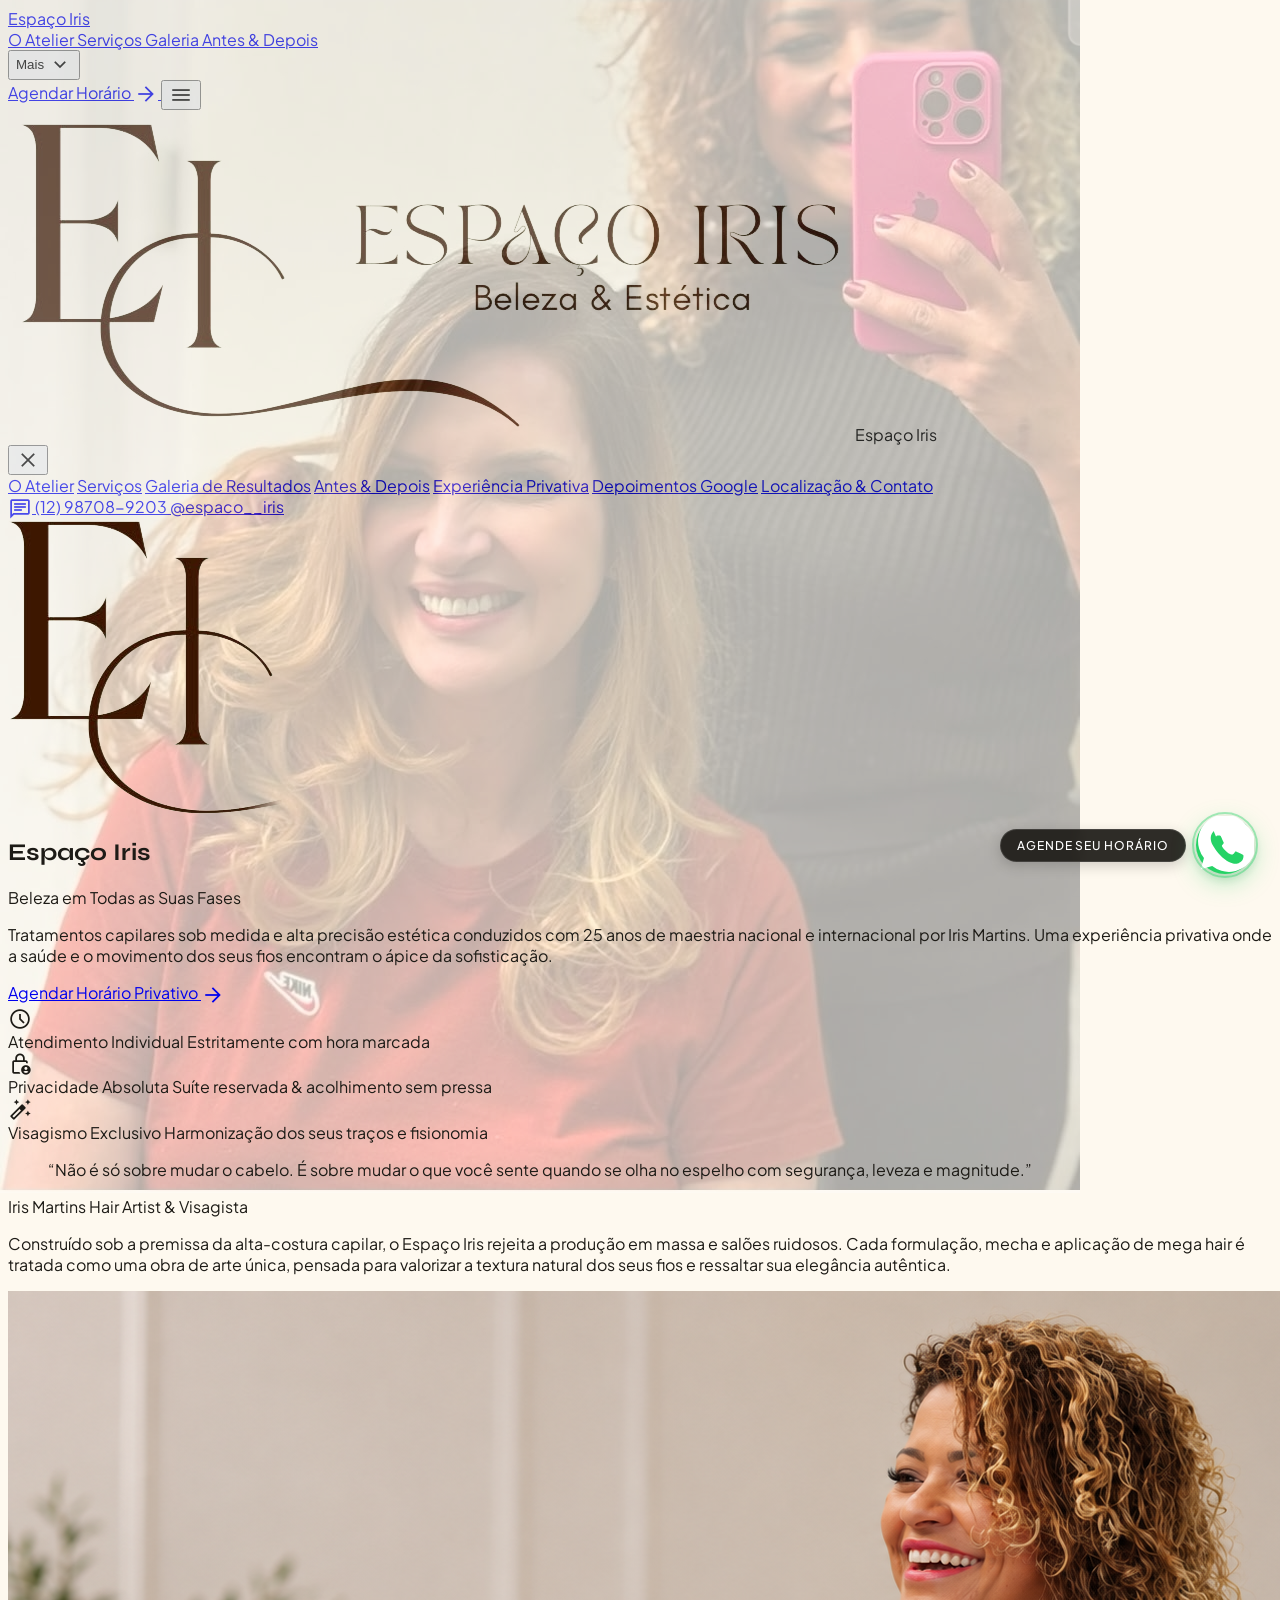
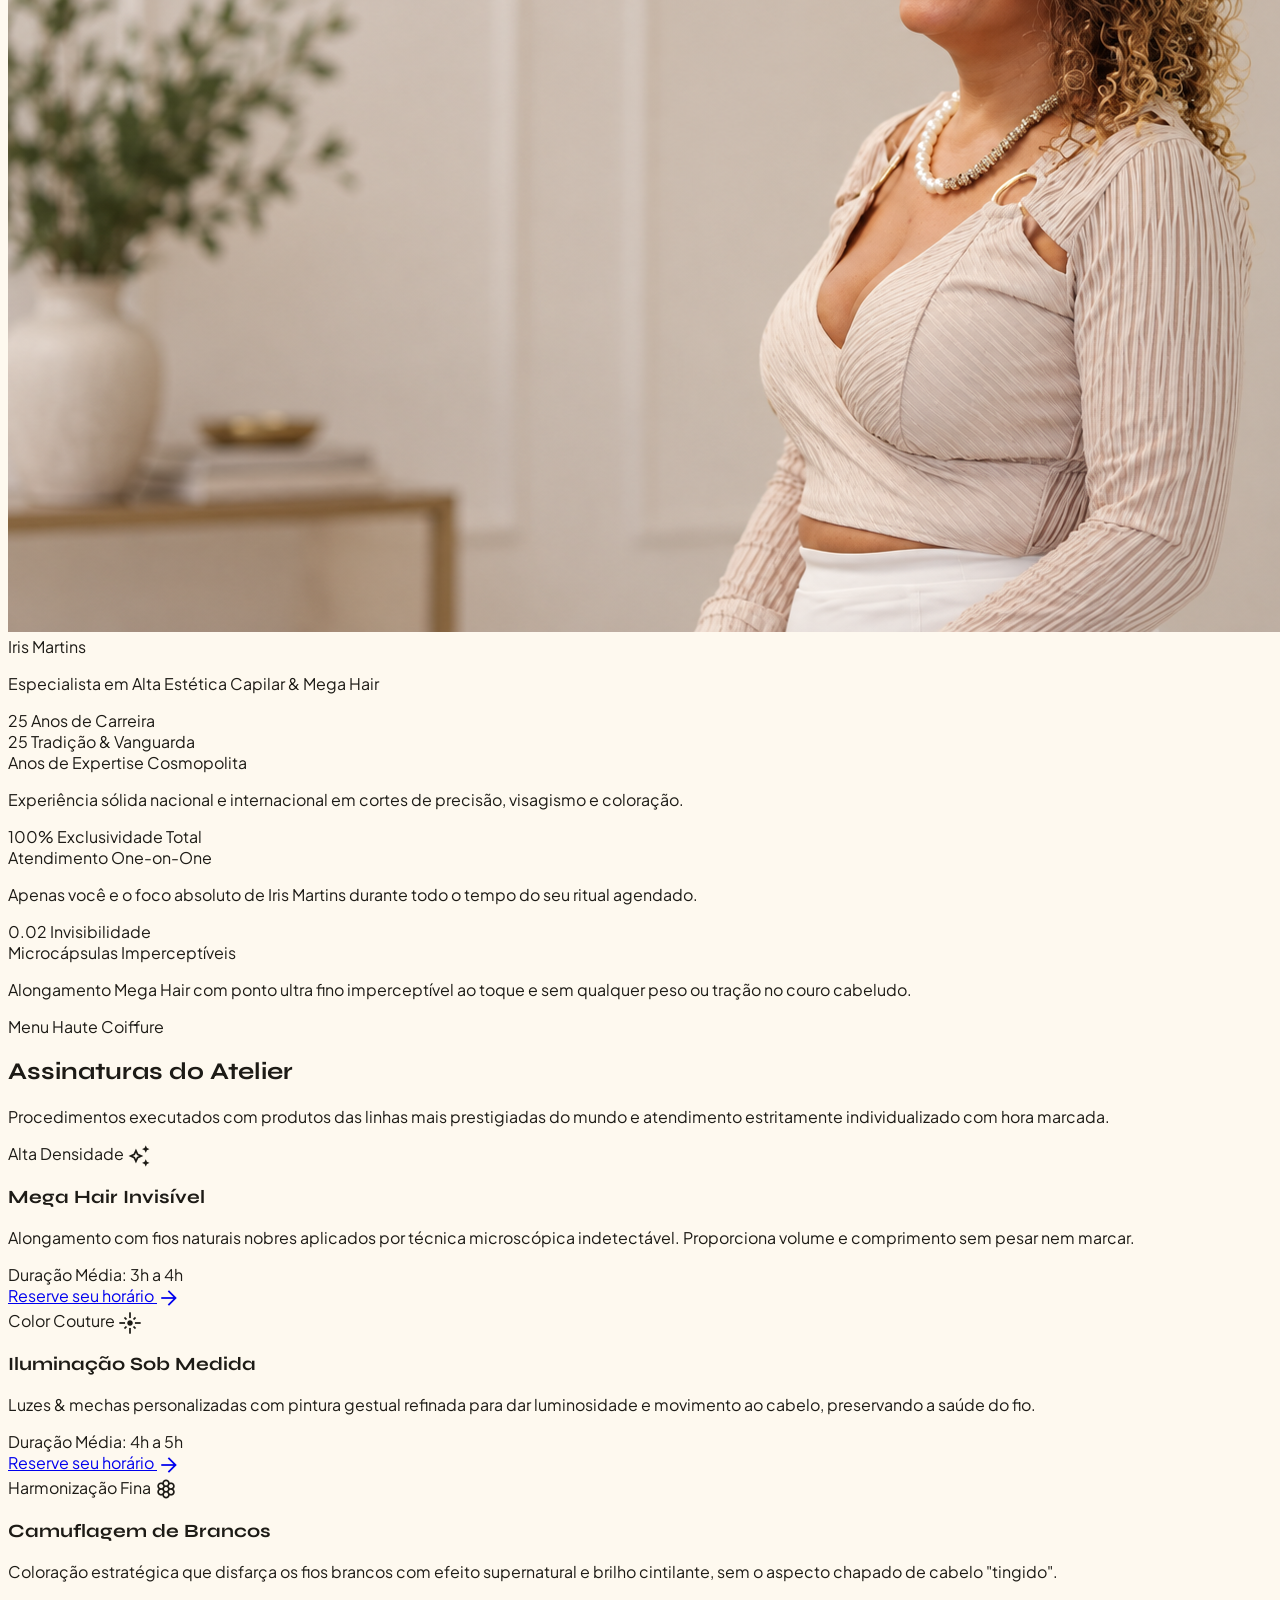
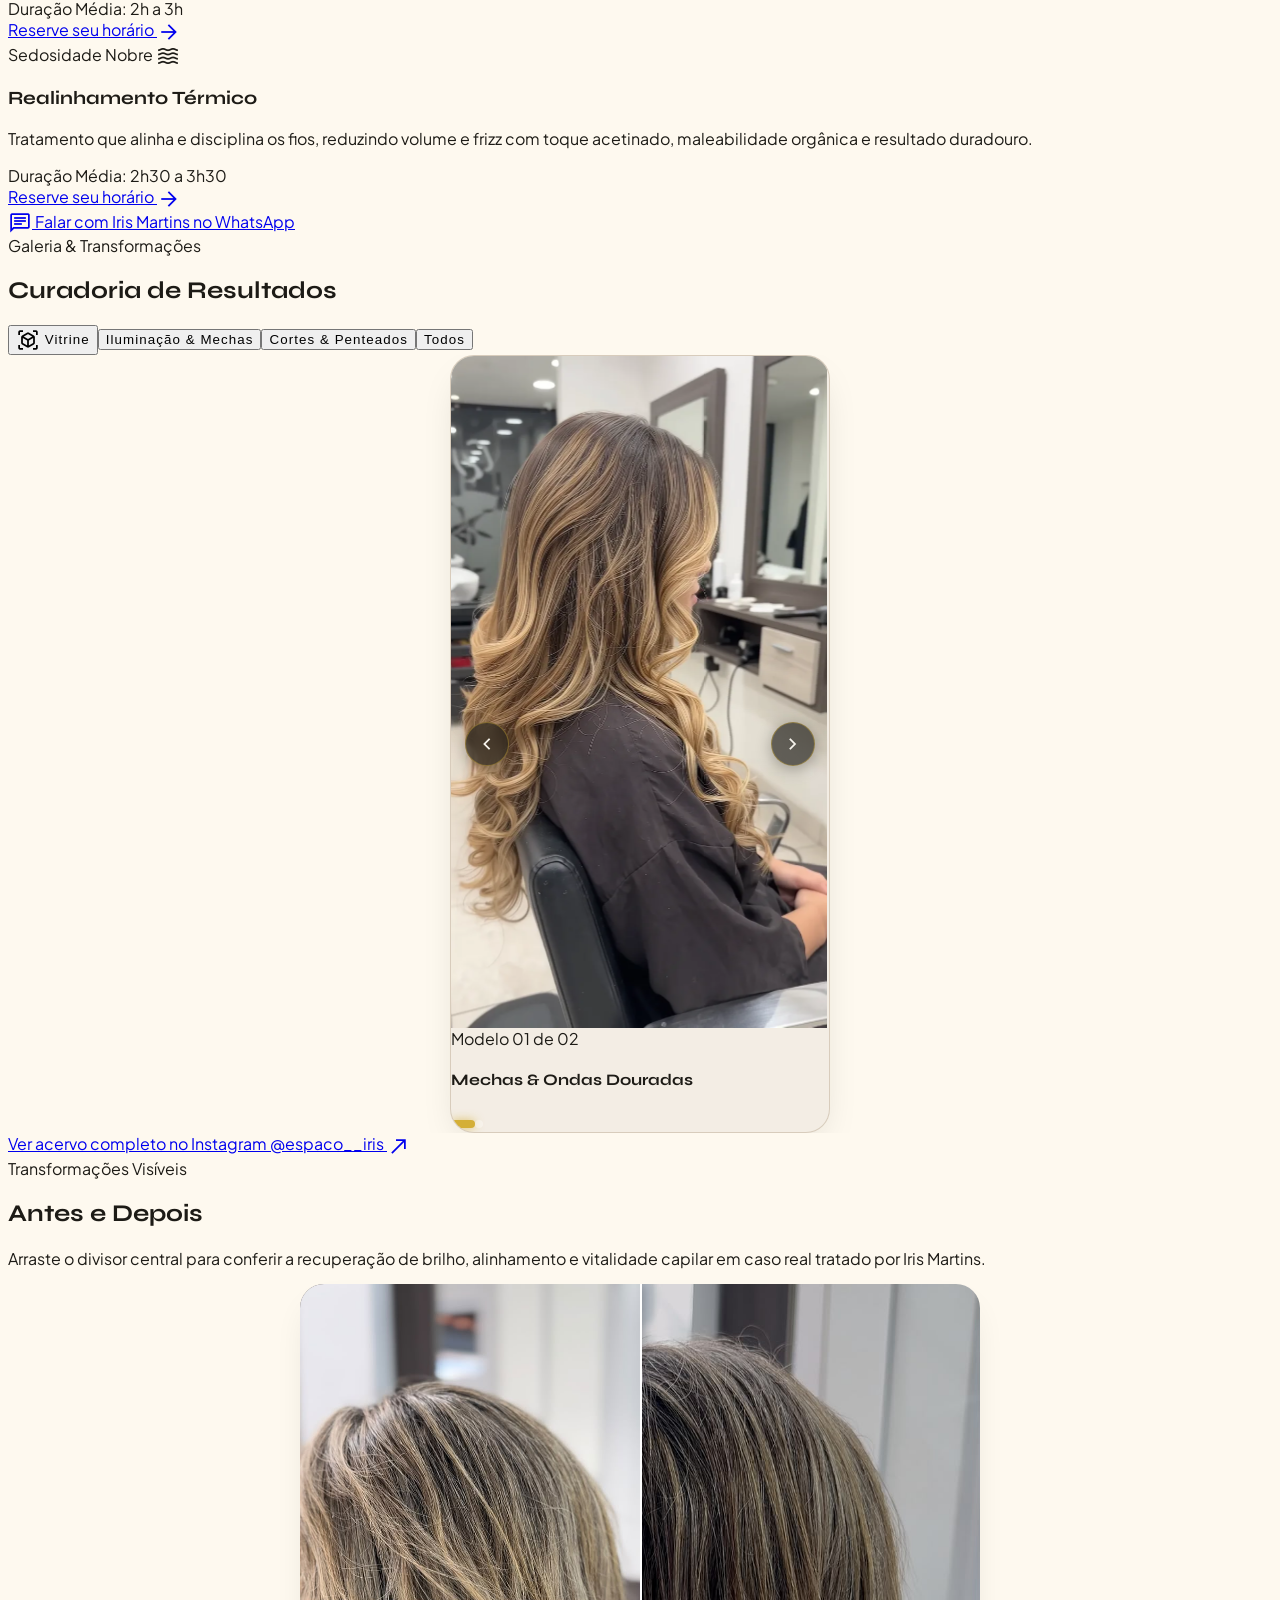
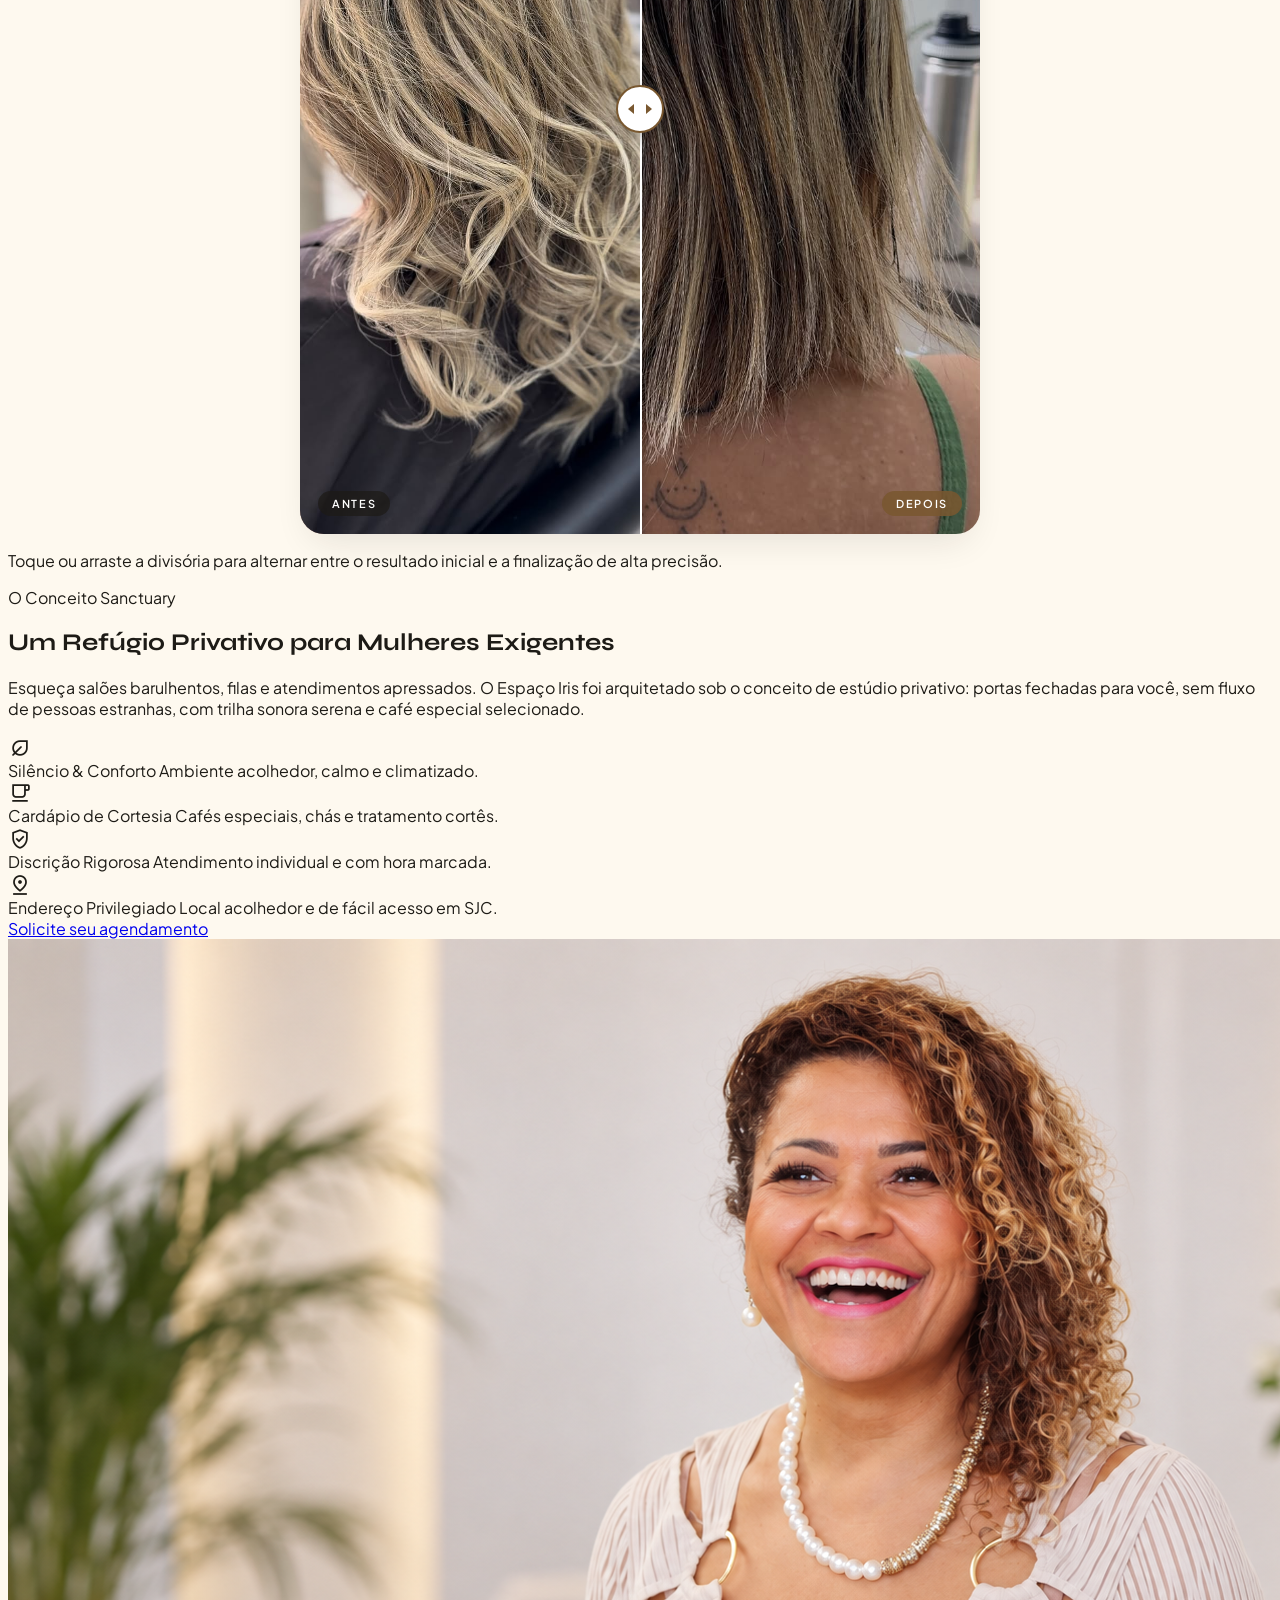
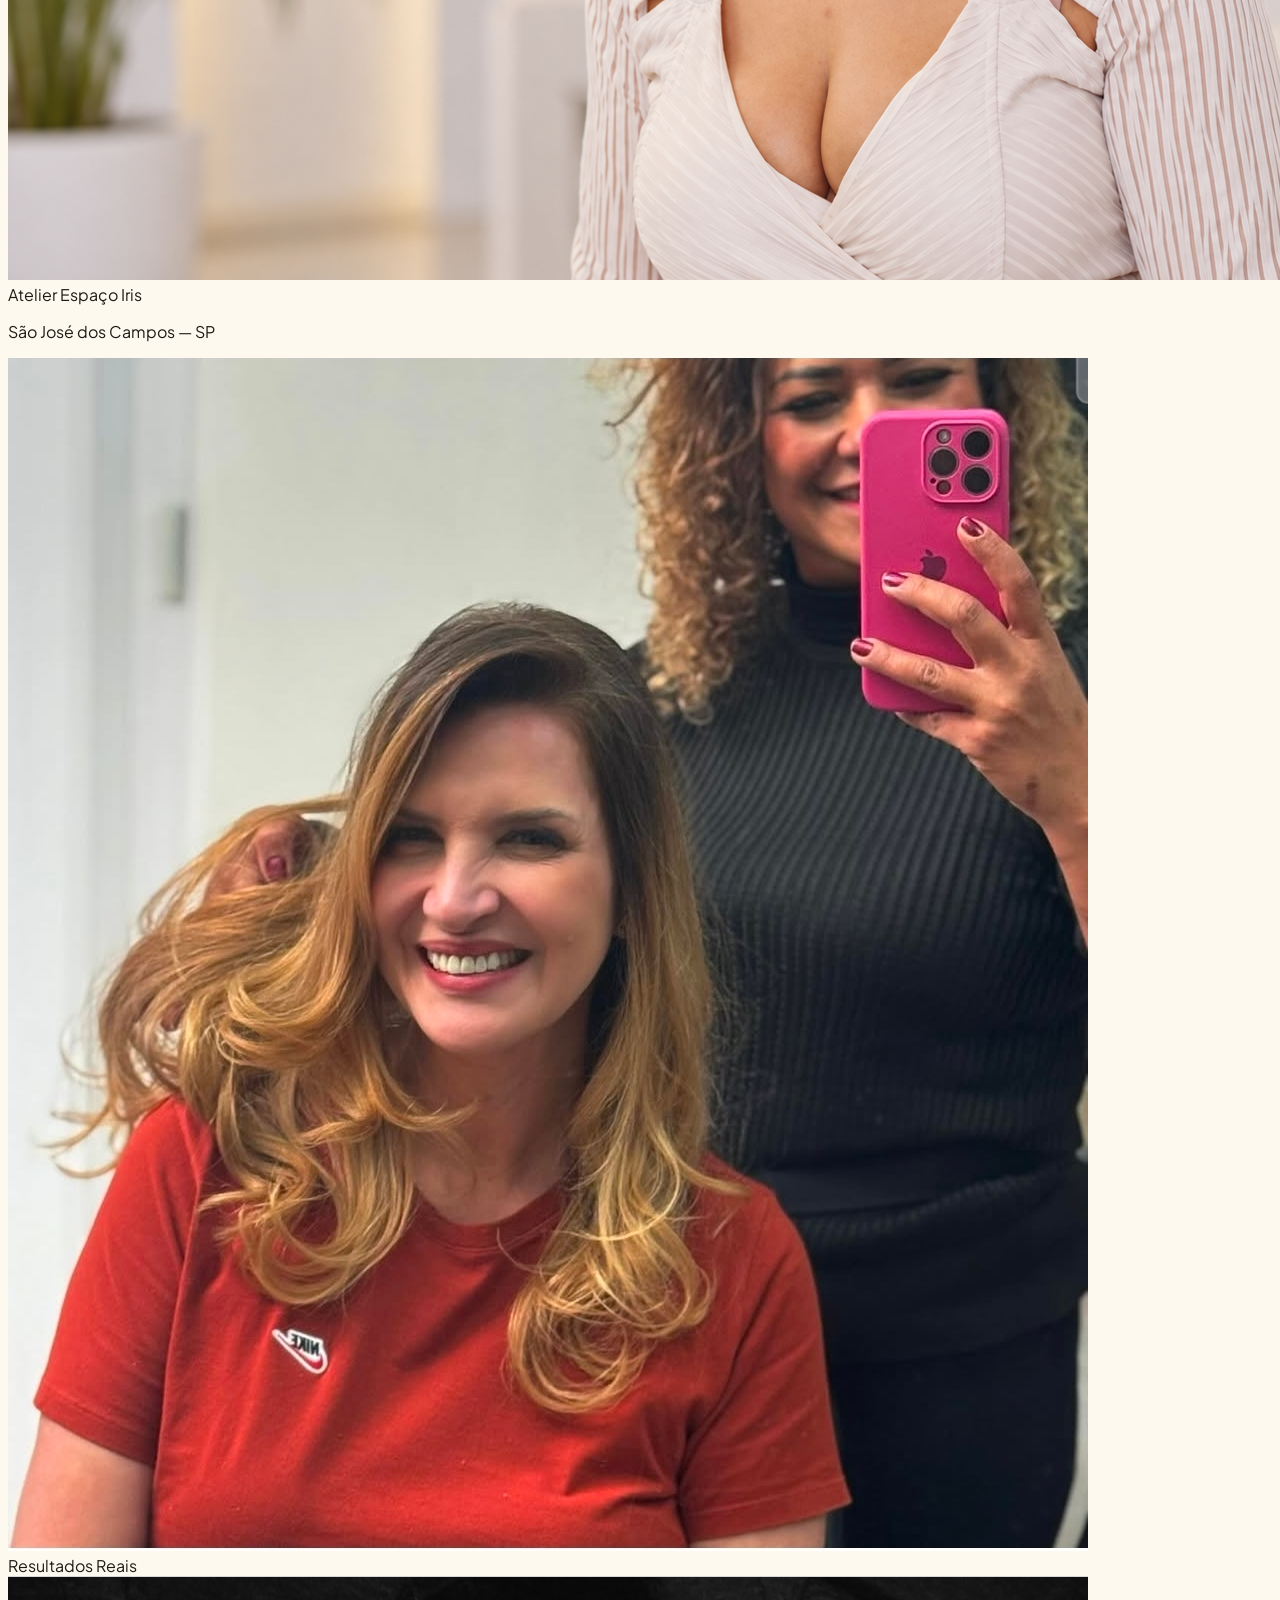
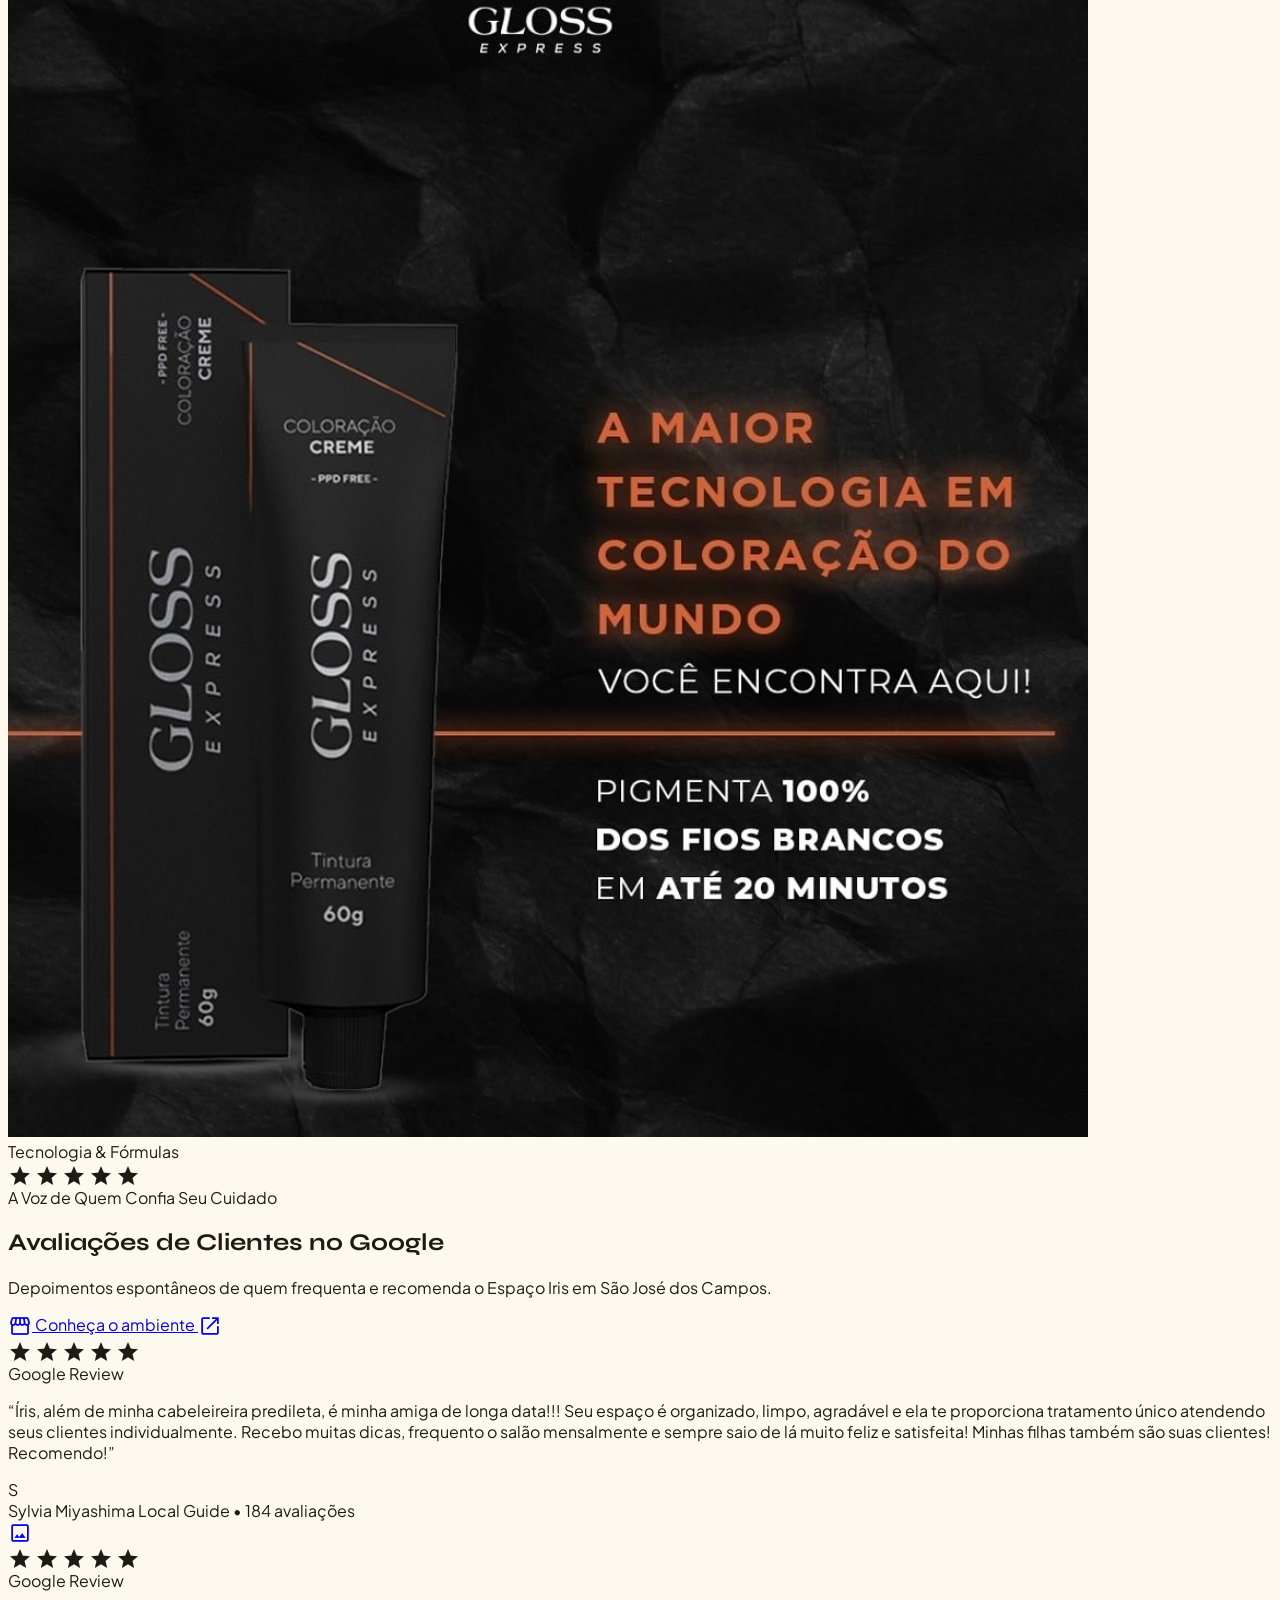
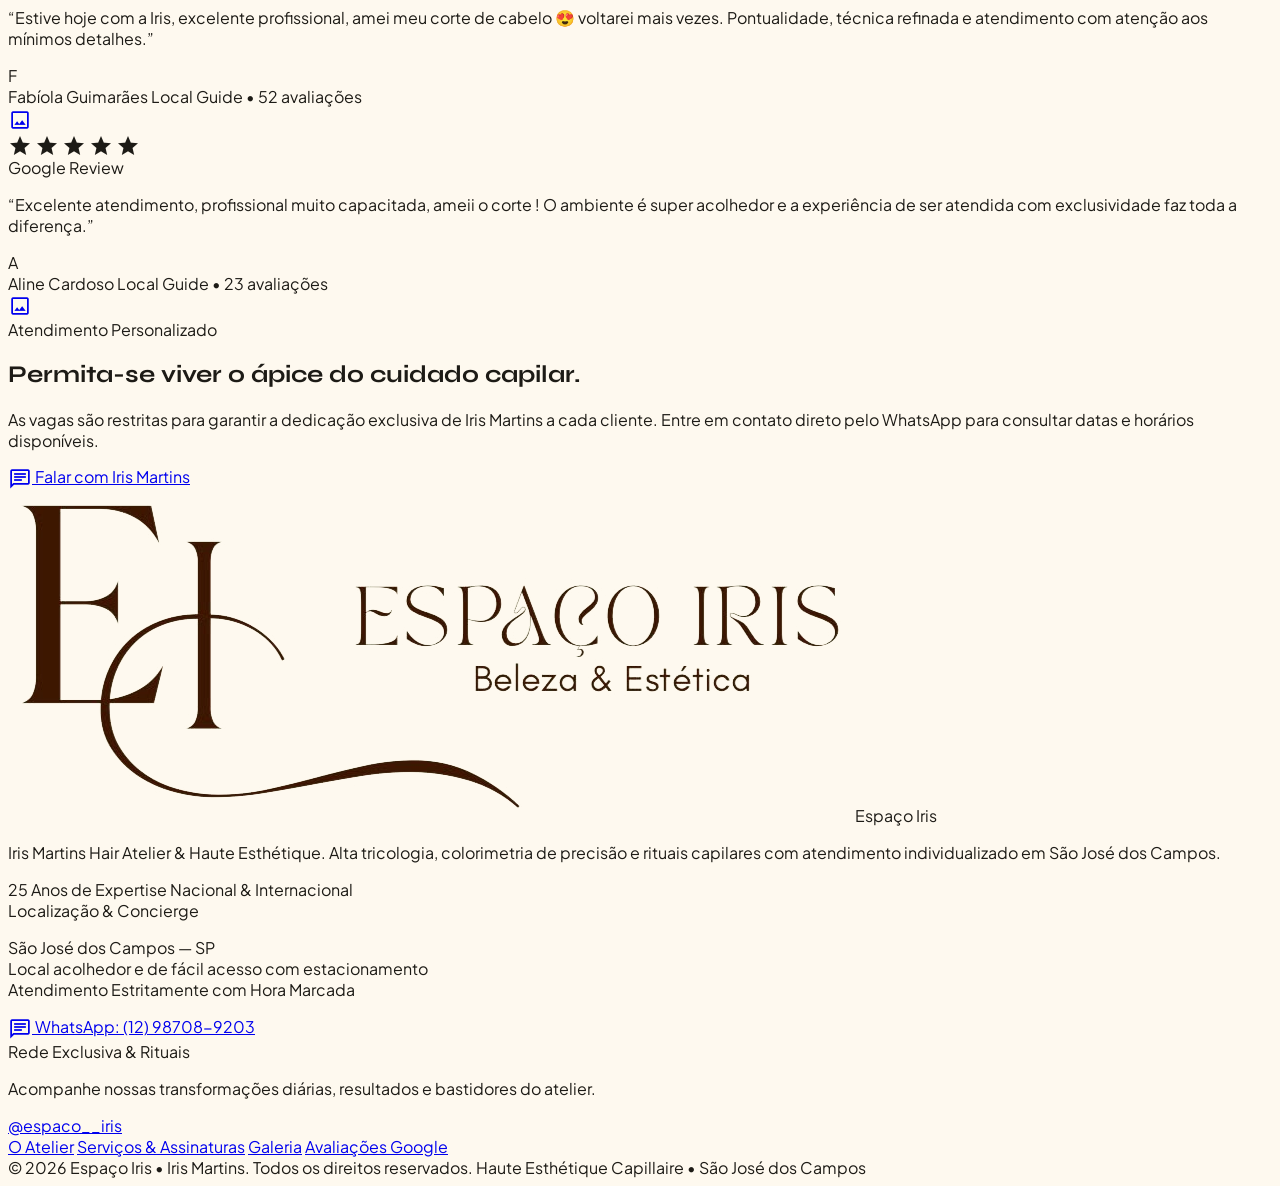
==== index.html @ 2d9bd8cb "fix: ajustar espacamento e padding das abas da galeria para acomodar todos perfeitamente" ====
<!DOCTYPE html>
<html lang="pt-BR" class="scroll-smooth">
<head>
  <meta charset="utf-8"/>
  <meta name="viewport" content="width=device-width, initial-scale=1.0"/>
  <title>Espaço Iris | Haute Coiffure & Atelier de Beleza • Iris Martins</title>
  <meta name="description" content="Espaço Iris por Iris Martins em São José dos Campos. Tratamentos de beleza profissionais, Mega Hair Invisível, Iluminação e Camuflagem com 25 anos de experiência nacional e internacional."/>
  <meta name="keywords" content="Espaço Iris, Iris Martins, cabeleireira em São José dos Campos, Mega Hair Invisível, Mechas, Luzes, Camuflagem de Cabelos Brancos, Realinhamento Térmico"/>
  <meta name="author" content="Iris Martins • Espaço Iris"/>
  <meta name="theme-color" content="#fef9ef"/>

  <!-- Open Graph / Redes Sociais -->
  <meta property="og:type" content="website"/>
  <meta property="og:title" content="Espaço Iris | Haute Coiffure & Atelier de Beleza • Iris Martins"/>
  <meta property="og:description" content="Tratamentos capilares sob medida, Mega Hair Invisível e colorimetria com atendimento privativo e individual em São José dos Campos."/>
  <meta property="og:image" content="img/hero-iris.png"/>

  <!-- Favicon -->
  <link rel="icon" type="image/png" href="img/logo.png"/>

  <!-- Google Fonts: Plus Jakarta Sans & Syne -->
  <link rel="preconnect" href="https://fonts.googleapis.com"/>
  <link rel="preconnect" href="https://fonts.gstatic.com" crossorigin=""/>
  <link href="https://fonts.googleapis.com/css2?family=Plus+Jakarta+Sans:wght@300;400;500;600;700&family=Syne:wght@400;500;600;700;800&display=swap" rel="stylesheet"/>
  
  <!-- Material Symbols Outlined -->
  <link href="https://fonts.googleapis.com/css2?family=Material+Symbols+Outlined:wght,FILL@100..700,0..1&display=swap" rel="stylesheet"/>

  <!-- Tailwind CSS via CDN -->
  <script src="https://cdn.tailwindcss.com"></script>
  <script>
    tailwind.config = {
      darkMode: "class",
      theme: {
        extend: {
          colors: {
            "background": "#fef9ef",
            "surface": "#fef9ef",
            "surface-container-lowest": "#ffffff",
            "surface-container-low": "#f8f3ea",
            "surface-container": "#f3ede4",
            "surface-container-high": "#ede7df",
            "surface-container-highest": "#e7e2d9",
            "primary": "#1d1b16",
            "on-primary": "#ffffff",
            "primary-container": "#2c2824",
            "secondary": "#795830",
            "secondary-container": "#fdcf9d",
            "on-secondary-container": "#78572f",
            "secondary-fixed": "#ffddb9",
            "on-secondary-fixed": "#2b1700",
            "on-surface": "#1d1b16",
            "on-surface-variant": "#444748",
            "gold-accent": "#C9A25E",
            "gold-dark": "#9E7B36",
            "outline": "#747878",
            "outline-variant": "#c4c7c7"
          },
          fontFamily: {
            "display-hero": ["Syne", "serif"],
            "headline-lg": ["Syne", "serif"],
            "headline-md": ["Syne", "serif"],
            "headline-sm": ["Syne", "serif"],
            "body-lg": ["Plus Jakarta Sans", "sans-serif"],
            "body-md": ["Plus Jakarta Sans", "sans-serif"],
            "body-sm": ["Plus Jakarta Sans", "sans-serif"],
            "label-caps": ["Plus Jakarta Sans", "sans-serif"],
            "label-pill": ["Plus Jakarta Sans", "sans-serif"]
          },
          spacing: {
            "margin": "1.5rem",
            "margin-md": "3rem",
            "margin-lg": "5rem",
            "gutter": "1.5rem",
            "gutter-lg": "2.5rem",
            "space-xs": "0.375rem",
            "space-sm": "0.75rem",
            "space-md": "1.25rem",
            "space-lg": "2rem",
            "space-xl": "3.5rem"
          }
        }
      }
    };
  </script>

  <!-- Custom Styles -->
  <link rel="stylesheet" href="css/style.css"/>
</head>
<body class="bg-background font-body-md text-on-surface antialiased selection:bg-secondary-fixed selection:text-on-secondary-fixed">

  <!-- ======================= 1. CABEÇALHO / HEADER ======================= -->
  <header class="fixed top-0 left-0 right-0 w-full z-50 bg-surface/90 backdrop-blur-xl border-b border-surface-container-high/60 transition-all duration-300">
    <div class="h-20 w-full max-w-7xl mx-auto px-6 sm:px-10 flex items-center justify-between gap-6">
      
      <!-- Logo: Espaço Iris (apenas texto minimalista de alto luxo) -->
      <a href="#inicio" class="flex items-center group flex-shrink-0">
        <span class="font-display-hero text-base sm:text-lg font-bold uppercase tracking-[0.22em] text-on-surface whitespace-nowrap leading-none">
          Espaço Iris
        </span>
      </a>

      <!-- Desktop Navigation Menu (Alinhamento harmonioso, espaçamentos iguais e sem quebras) -->
      <nav class="hidden lg:flex items-center gap-8">
        <a href="#sobre" data-section="sobre" class="font-label-caps text-xs uppercase tracking-[0.18em] text-on-surface-variant hover:text-on-surface transition-colors py-2 whitespace-nowrap">
          O Atelier
        </a>
        <a href="#servicos" data-section="servicos" class="font-label-caps text-xs uppercase tracking-[0.18em] text-on-surface-variant hover:text-on-surface transition-colors py-2 whitespace-nowrap">
          Serviços
        </a>
        <a href="#galeria" data-section="galeria" class="font-label-caps text-xs uppercase tracking-[0.18em] text-on-surface-variant hover:text-on-surface transition-colors py-2 whitespace-nowrap">
          Galeria
        </a>
        <a href="#antes-depois" data-section="antes-depois" class="font-label-caps text-xs uppercase tracking-[0.18em] text-on-surface-variant hover:text-on-surface transition-colors py-2 whitespace-nowrap">
          Antes &amp; Depois
        </a>

        <!-- Botão com Dropdown para Subpáginas / Mais Opções -->
        <div class="relative dropdown-menu-wrapper" id="nav-dropdown-wrapper">
          <button type="button" id="nav-dropdown-btn" class="flex items-center gap-1.5 font-label-caps text-xs uppercase tracking-[0.18em] text-on-surface-variant hover:text-on-surface transition-colors py-2 whitespace-nowrap focus:outline-none" aria-expanded="false" aria-haspopup="true">
            <span>Mais</span>
            <span class="material-symbols-outlined text-[18px] transition-transform duration-300 dropdown-chevron">expand_more</span>
          </button>
          
          <!-- Dropdown Luxury Panel -->
          <div class="dropdown-menu-panel" id="nav-dropdown-panel">
            <a href="#experiencia" class="dropdown-item flex items-center gap-3 px-3.5 py-2.5 rounded-xl hover:bg-surface-container transition-colors group/item">
              <div class="w-8 h-8 rounded-lg bg-surface-container flex items-center justify-center text-secondary group-hover/item:bg-secondary group-hover/item:text-on-primary transition-colors flex-shrink-0">
                <span class="material-symbols-outlined text-[18px]">nest_eco_leaf</span>
              </div>
              <div class="flex flex-col">
                <span class="font-label-caps text-[11px] uppercase tracking-[0.14em] text-on-surface font-semibold whitespace-nowrap">Experiência Privativa</span>
                <span class="font-body-sm text-[11px] text-on-surface-variant leading-tight">Atelier calmo e acolhedor</span>
              </div>
            </a>
            
            <a href="#avaliacoes" class="dropdown-item flex items-center gap-3 px-3.5 py-2.5 rounded-xl hover:bg-surface-container transition-colors group/item">
              <div class="w-8 h-8 rounded-lg bg-surface-container flex items-center justify-center text-secondary group-hover/item:bg-secondary group-hover/item:text-on-primary transition-colors flex-shrink-0">
                <span class="material-symbols-outlined text-[18px]">star</span>
              </div>
              <div class="flex flex-col">
                <span class="font-label-caps text-[11px] uppercase tracking-[0.14em] text-on-surface font-semibold whitespace-nowrap">Depoimentos</span>
                <span class="font-body-sm text-[11px] text-on-surface-variant leading-tight">Avaliações 5.0 no Google</span>
              </div>
            </a>

            <a href="#contato" class="dropdown-item flex items-center gap-3 px-3.5 py-2.5 rounded-xl hover:bg-surface-container transition-colors group/item">
              <div class="w-8 h-8 rounded-lg bg-surface-container flex items-center justify-center text-secondary group-hover/item:bg-secondary group-hover/item:text-on-primary transition-colors flex-shrink-0">
                <span class="material-symbols-outlined text-[18px]">pin_drop</span>
              </div>
              <div class="flex flex-col">
                <span class="font-label-caps text-[11px] uppercase tracking-[0.14em] text-on-surface font-semibold whitespace-nowrap">Localização &amp; Contato</span>
                <span class="font-body-sm text-[11px] text-on-surface-variant leading-tight">São José dos Campos — SP</span>
              </div>
            </a>
          </div>
        </div>
      </nav>

      <!-- CTA Button & Actions -->
      <div class="flex items-center gap-4 flex-shrink-0">
        <a href="https://wa.me/5512987089203?text=Ol%C3%A1%21%20Vim%20pelo%20site%20do%20Espa%C3%A7o%20Iris%20e%20gostaria%20de%20agendar%20um%20hor%C3%A1rio." 
           target="_blank" rel="noopener"
           class="hidden sm:inline-flex items-center justify-center bg-primary text-on-primary hover:bg-secondary px-6 py-2.5 rounded-full font-label-caps text-[11px] tracking-[0.2em] transition-all duration-300 uppercase shadow-sm hover:shadow-md whitespace-nowrap flex-shrink-0">
          <span>Agendar Horário</span>
          <span class="material-symbols-outlined ml-1.5 text-[16px]">arrow_forward</span>
        </a>

        <!-- Mobile Menu Hamburger Button -->
        <button id="mobile-menu-btn" class="lg:hidden p-2 rounded-lg text-on-surface hover:bg-surface-container transition-colors" aria-label="Abrir Menu">
          <span class="material-symbols-outlined text-[28px]">menu</span>
        </button>
      </div>

    </div>
  </header>

  <!-- Mobile Menu Drawer Backdrop -->
  <div id="mobile-menu-backdrop" class="fixed inset-0 z-50 bg-primary/40 backdrop-blur-sm opacity-0 pointer-events-none transition-opacity duration-300 lg:hidden"></div>

  <!-- Mobile Menu Drawer -->
  <div id="mobile-menu" class="fixed top-0 right-0 bottom-0 w-80 max-w-[85vw] z-50 bg-surface shadow-2xl p-6 flex flex-col justify-between transform translate-x-full transition-transform duration-300 ease-out lg:hidden">
    <div class="flex flex-col gap-6">
      <div class="flex items-center justify-between pb-4 border-b border-surface-container-high">
        <div class="flex items-center gap-3">
          <img src="img/logo.png" alt="Espaço Iris Logo" class="h-8 w-auto object-contain"/>
          <span class="font-display-hero text-sm font-bold uppercase tracking-[0.2em] whitespace-nowrap">Espaço Iris</span>
        </div>
        <button id="mobile-menu-close" class="p-1 rounded-full text-on-surface-variant hover:text-on-surface" aria-label="Fechar Menu">
          <span class="material-symbols-outlined text-[24px]">close</span>
        </button>
      </div>

      <nav class="flex flex-col gap-2.5">
        <a href="#sobre" class="mobile-nav-link font-label-caps text-xs uppercase tracking-[0.16em] text-on-surface py-2 hover:text-secondary transition-colors">O Atelier</a>
        <a href="#servicos" class="mobile-nav-link font-label-caps text-xs uppercase tracking-[0.16em] text-on-surface py-2 hover:text-secondary transition-colors">Serviços</a>
        <a href="#galeria" class="mobile-nav-link font-label-caps text-xs uppercase tracking-[0.16em] text-on-surface py-2 hover:text-secondary transition-colors">Galeria de Resultados</a>
        <a href="#antes-depois" class="mobile-nav-link font-label-caps text-xs uppercase tracking-[0.16em] text-on-surface py-2 hover:text-secondary transition-colors">Antes &amp; Depois</a>
        <a href="#experiencia" class="mobile-nav-link font-label-caps text-xs uppercase tracking-[0.16em] text-on-surface py-2 hover:text-secondary transition-colors">Experiência Privativa</a>
        <a href="#avaliacoes" class="mobile-nav-link font-label-caps text-xs uppercase tracking-[0.16em] text-on-surface py-2 hover:text-secondary transition-colors">Depoimentos Google</a>
        <a href="#contato" class="mobile-nav-link font-label-caps text-xs uppercase tracking-[0.16em] text-on-surface py-2 hover:text-secondary transition-colors">Localização &amp; Contato</a>
      </nav>
    </div>

    <div class="flex flex-col gap-3 pt-6 border-t border-surface-container-high">
      <a href="https://wa.me/5512987089203?text=Ol%C3%A1%21%20Vim%20pelo%20site%20do%20Espa%C3%A7o%20Iris%20e%20gostaria%20de%20agendar%20um%20hor%C3%A1rio." 
         target="_blank" rel="noopener"
         class="flex items-center justify-center gap-2 bg-primary text-on-primary py-3 rounded-full font-label-caps text-xs tracking-[0.18em] uppercase shadow-md">
        <span class="material-symbols-outlined text-[18px]">chat</span>
        <span>(12) 98708-9203</span>
      </a>
      <a href="https://www.instagram.com/espaco__iris/" target="_blank" rel="noopener"
         class="flex items-center justify-center gap-2 bg-surface-container text-on-surface py-3 rounded-full font-label-caps text-xs tracking-[0.18em] uppercase hover:bg-surface-container-highest transition-colors">
        <span>@espaco__iris</span>
      </a>
    </div>
  </div>

  <main class="w-full pt-20">

    <!-- ======================= 2. HERO SECTION ======================= -->
    <section id="inicio" class="relative w-full overflow-hidden bg-surface-container-low min-h-[92vh] flex flex-col justify-between -mt-20 pt-32 pb-14">
      
      <!-- Background Image Layer with Crossfade -->
      <div class="absolute inset-0 z-0 overflow-hidden pointer-events-none">
        <img src="img/hero-iris.png" alt="Iris Martins Atendimento" class="hero-bg-slide active object-cover object-[center_25%] w-full h-full"/>
        <img src="img/hero2-iris.png" alt="Resultado e Atendimento" class="hero-bg-slide object-cover object-[center_30%] w-full h-full"/>
        <img src="img/iris-cliente.png" alt="Cliente Feliz Espaço Iris" class="hero-bg-slide object-cover object-[center_20%] w-full h-full"/>
        
        <!-- Gradient atmospheric overlays -->
        <div class="absolute inset-0 bg-gradient-to-t from-background via-background/85 to-background/30"></div>
        <div class="absolute inset-0 bg-gradient-to-r from-background via-background/70 to-transparent"></div>
      </div>

      <!-- Main Content Container -->
      <div class="relative z-10 w-full max-w-7xl mx-auto px-6 sm:px-10 flex flex-col justify-center flex-grow py-12">
        <div class="max-w-4xl flex flex-col gap-6">
          
          <!-- Hero Titles com Logo Oficial ao lado -->
          <div class="flex flex-col gap-2.5">
            <div class="flex items-center gap-2 sm:gap-3.5 animate-dissolve animate-delay-1">
              <img src="img/logo-monograma.png" alt="Espaço Iris Logo" class="h-12 sm:h-16 md:h-20 w-auto object-contain flex-shrink-0 drop-shadow-sm"/>
              <h1 class="font-display-hero text-4xl sm:text-6xl md:text-7xl font-light uppercase tracking-[0.16em] text-on-surface leading-none text-balance">
                Espaço Iris
              </h1>
            </div>
            <p class="font-display-hero text-lg sm:text-2xl tracking-[0.28em] uppercase text-secondary font-normal animate-dissolve animate-delay-2">
              Beleza em Todas as Suas Fases
            </p>
          </div>

          <!-- Editorial Lead Copy -->
          <p class="font-body-lg text-base sm:text-lg text-on-surface-variant max-w-2xl leading-relaxed animate-dissolve animate-delay-3">
            Tratamentos capilares sob medida e alta precisão estética conduzidos com 25 anos de maestria nacional e internacional por Iris Martins. Uma experiência privativa onde a saúde e o movimento dos seus fios encontram o ápice da sofisticação.
          </p>

          <!-- CTAs -->
          <div class="flex flex-wrap items-center gap-4 pt-3 animate-dissolve animate-delay-4">
            <a href="https://wa.me/5512987089203?text=Ol%C3%A1%21%20Vim%20pelo%20site%20do%20Espa%C3%A7o%20Iris%20e%20gostaria%20de%20agendar%20um%20hor%C3%A1rio." 
               target="_blank" rel="noopener"
               class="inline-flex items-center justify-center bg-primary text-on-primary hover:bg-secondary px-8 py-4 rounded-full font-label-caps text-xs tracking-[0.22em] uppercase transition-all duration-300 shadow-md hover:shadow-xl hover:-translate-y-0.5">
              <span>Agendar Horário Privativo</span>
              <span class="material-symbols-outlined ml-2 text-[18px]">arrow_forward</span>
            </a>
          </div>

        </div>
      </div>

      <!-- Feature Bar (Atendimento Individual, Privacidade, Visagismo) -->
      <div class="relative z-10 w-full max-w-7xl mx-auto px-6 sm:px-10 mt-auto animate-dissolve animate-delay-5">
        <div class="grid grid-cols-1 md:grid-cols-3 gap-5 bg-surface/90 backdrop-blur-xl rounded-2xl p-6 border border-surface-container-high/80 shadow-sm">
          
          <div class="flex items-center gap-4">
            <div class="w-12 h-12 rounded-full bg-surface-container flex items-center justify-center flex-shrink-0 text-secondary">
              <span class="material-symbols-outlined text-[24px]">schedule</span>
            </div>
            <div class="flex flex-col">
              <span class="font-label-caps text-xs uppercase text-on-surface font-semibold tracking-[0.16em]">Atendimento Individual</span>
              <span class="font-body-sm text-xs text-on-surface-variant mt-0.5">Estritamente com hora marcada</span>
            </div>
          </div>

          <div class="flex items-center gap-4">
            <div class="w-12 h-12 rounded-full bg-surface-container flex items-center justify-center flex-shrink-0 text-secondary">
              <span class="material-symbols-outlined text-[24px]">lock_person</span>
            </div>
            <div class="flex flex-col">
              <span class="font-label-caps text-xs uppercase text-on-surface font-semibold tracking-[0.16em]">Privacidade Absoluta</span>
              <span class="font-body-sm text-xs text-on-surface-variant mt-0.5">Suíte reservada &amp; acolhimento sem pressa</span>
            </div>
          </div>

          <div class="flex items-center gap-4">
            <div class="w-12 h-12 rounded-full bg-surface-container flex items-center justify-center flex-shrink-0 text-secondary">
              <span class="material-symbols-outlined text-[24px]">auto_fix_high</span>
            </div>
            <div class="flex flex-col">
              <span class="font-label-caps text-xs uppercase text-on-surface font-semibold tracking-[0.16em]">Visagismo Exclusivo</span>
              <span class="font-body-sm text-xs text-on-surface-variant mt-0.5">Harmonização dos seus traços e fisionomia</span>
            </div>
          </div>

        </div>
      </div>

    </section>

    <!-- ======================= 3. MANIFESTO & SOBRE IRIS MARTINS ======================= -->
    <section id="sobre" class="w-full max-w-7xl mx-auto px-6 sm:px-10 py-24 bg-background flex flex-col gap-16">
      
      <div class="grid grid-cols-1 lg:grid-cols-12 gap-12 lg:gap-16 items-center">
        
        <!-- Left: Statement & Portrait -->
        <div class="lg:col-span-7 flex flex-col gap-6 reveal-on-scroll">
          <blockquote class="font-headline-lg text-2xl sm:text-3xl lg:text-4xl tracking-[0.03em] text-on-surface leading-snug font-normal">
            “Não é só sobre mudar o cabelo. É sobre mudar o que você sente quando se olha no espelho com segurança, leveza e magnitude.”
          </blockquote>

          <div class="flex items-center gap-3 pt-1">
            <div class="w-10 h-0.5 bg-secondary"></div>
            <span class="font-headline-sm text-sm uppercase tracking-[0.2em] font-semibold text-on-surface">Iris Martins</span>
            <span class="font-label-pill text-[10px] uppercase text-on-surface-variant tracking-[0.2em] bg-surface-container px-2.5 py-1 rounded-full">Hair Artist &amp; Visagista</span>
          </div>

          <p class="font-body-md text-sm sm:text-base text-on-surface-variant leading-relaxed">
            Construído sob a premissa da alta-costura capilar, o Espaço Iris rejeita a produção em massa e salões ruidosos. Cada formulação, mecha e aplicação de mega hair é tratada como uma obra de arte única, pensada para valorizar a textura natural dos seus fios e ressaltar sua elegância autêntica.
          </p>

          <!-- Iris Martins Photo Card -->
          <div class="relative rounded-2xl overflow-hidden aspect-[16/10] bg-surface-container shadow-md group mt-2">
            <img src="img/sobre-iris.png" alt="Iris Martins Hair Specialist" class="w-full h-full object-cover object-[center_28%] transition-transform duration-700 group-hover:scale-105"/>
            <div class="absolute inset-0 bg-gradient-to-t from-primary/80 via-transparent to-transparent"></div>
            <div class="absolute bottom-4 left-6 right-6 flex items-center justify-between text-on-primary">
              <div>
                <span class="font-display-hero text-sm uppercase tracking-[0.16em] font-semibold">Iris Martins</span>
                <p class="font-body-sm text-xs text-primary-fixed-dim">Especialista em Alta Estética Capilar &amp; Mega Hair</p>
              </div>
              <span class="font-label-caps text-[10px] uppercase tracking-[0.2em] bg-secondary/80 backdrop-blur-md px-3 py-1 rounded-full">25 Anos de Carreira</span>
            </div>
          </div>
        </div>

        <!-- Right: Metrics Grid -->
        <div class="lg:col-span-5 flex flex-col gap-6 reveal-on-scroll">
          <div class="bg-surface-container rounded-2xl p-8 sm:p-10 flex flex-col gap-8 shadow-sm border border-surface-container-high/80">
            
            <!-- Metric 1 -->
            <div class="flex flex-col gap-2 pb-6 border-b border-surface-container-highest">
              <div class="flex items-baseline justify-between">
                <span class="font-display-hero text-5xl sm:text-6xl text-on-surface font-light leading-none">25</span>
                <span class="font-label-pill text-[10px] uppercase text-secondary font-semibold tracking-[0.2em] bg-surface-container-high px-3 py-1 rounded-full">Tradição &amp; Vanguarda</span>
              </div>
              <span class="font-label-caps text-xs uppercase tracking-[0.16em] text-on-surface font-semibold mt-1">Anos de Expertise Cosmopolita</span>
              <p class="font-body-sm text-xs text-on-surface-variant leading-relaxed">Experiência sólida nacional e internacional em cortes de precisão, visagismo e coloração.</p>
            </div>

            <!-- Metric 2 -->
            <div class="flex flex-col gap-2 pb-6 border-b border-surface-container-highest">
              <div class="flex items-baseline justify-between">
                <span class="font-display-hero text-5xl sm:text-6xl text-on-surface font-light leading-none">100%</span>
                <span class="font-label-pill text-[10px] uppercase text-secondary font-semibold tracking-[0.2em] bg-surface-container-high px-3 py-1 rounded-full">Exclusividade Total</span>
              </div>
              <span class="font-label-caps text-xs uppercase tracking-[0.16em] text-on-surface font-semibold mt-1">Atendimento One-on-One</span>
              <p class="font-body-sm text-xs text-on-surface-variant leading-relaxed">Apenas você e o foco absoluto de Iris Martins durante todo o tempo do seu ritual agendado.</p>
            </div>

            <!-- Metric 3 -->
            <div class="flex flex-col gap-2">
              <div class="flex items-baseline justify-between">
                <span class="font-display-hero text-5xl sm:text-6xl text-on-surface font-light leading-none">0.02</span>
                <span class="font-label-pill text-[10px] uppercase text-secondary font-semibold tracking-[0.2em] bg-surface-container-high px-3 py-1 rounded-full">Invisibilidade</span>
              </div>
              <span class="font-label-caps text-xs uppercase tracking-[0.16em] text-on-surface font-semibold mt-1">Microcápsulas Imperceptíveis</span>
              <p class="font-body-sm text-xs text-on-surface-variant leading-relaxed">Alongamento Mega Hair com ponto ultra fino imperceptível ao toque e sem qualquer peso ou tração no couro cabeludo.</p>
            </div>

          </div>
        </div>

      </div>

    </section>

    <!-- ======================= 4. PROTOCOLOS DE ASSINATURA (SERVIÇOS) ======================= -->
    <section id="servicos" class="w-full py-24 bg-surface-container-low border-y border-surface-container-high/60">
      <div class="max-w-7xl mx-auto px-6 sm:px-10 flex flex-col gap-12">
        
        <div class="flex flex-col md:flex-row md:items-end justify-between gap-6 reveal-on-scroll">
          <div class="flex flex-col gap-2">
            <span class="font-label-caps text-xs uppercase text-secondary font-semibold tracking-[0.25em]">Menu Haute Coiffure</span>
            <h2 class="font-headline-lg text-3xl sm:text-4xl uppercase tracking-[0.12em] text-on-surface font-normal">Assinaturas do Atelier</h2>
          </div>
          <p class="font-body-md text-sm text-on-surface-variant max-w-md leading-relaxed">
            Procedimentos executados com produtos das linhas mais prestigiadas do mundo e atendimento estritamente individualizado com hora marcada.
          </p>
        </div>

        <!-- 4 Services Cards Grid -->
        <div class="grid grid-cols-1 md:grid-cols-2 lg:grid-cols-4 gap-6 reveal-on-scroll">
          
          <!-- Card 1: Mega Hair Invisível -->
          <article class="luxury-card bg-surface rounded-2xl p-7 flex flex-col justify-between shadow-sm border border-surface-container-high/80 group">
            <div class="flex flex-col gap-4">
              <div class="flex items-center justify-between">
                <span class="font-label-pill text-[10px] uppercase text-secondary font-semibold bg-surface-container px-3 py-1 rounded-full tracking-[0.15em]">Alta Densidade</span>
                <span class="material-symbols-outlined text-secondary text-[22px]">auto_awesome</span>
              </div>
              <h3 class="font-headline-md text-xl uppercase tracking-[0.08em] text-on-surface font-medium">Mega Hair Invisível</h3>
              <p class="font-body-sm text-xs text-on-surface-variant leading-relaxed">
                Alongamento com fios naturais nobres aplicados por técnica microscópica indetectável. Proporciona volume e comprimento sem pesar nem marcar.
              </p>
            </div>

            <div class="flex flex-col gap-3 pt-6 mt-6 border-t border-surface-container-high">
              <div class="flex justify-between items-center text-on-surface-variant font-label-caps text-[11px]">
                <span>Duração Média:</span>
                <span class="text-on-surface font-semibold">3h a 4h</span>
              </div>
              <a href="https://wa.me/5512987089203?text=Ol%C3%A1%21%20Gostaria%20de%20reservar%20uma%20avalia%C3%A7%C3%A3o%20para%20Mega%20Hair%20Invis%C3%ADvel%20no%20Espa%C3%A7o%20Iris." 
                 target="_blank" rel="noopener"
                 class="inline-flex items-center justify-between text-on-surface group-hover:text-secondary font-label-caps text-xs uppercase tracking-[0.18em] transition-colors pt-2 font-semibold">
                <span>Reserve seu horário</span>
                <span class="material-symbols-outlined text-[16px] transition-transform group-hover:translate-x-1">arrow_forward</span>
              </a>
            </div>
          </article>

          <!-- Card 2: Luzes & Iluminação Sob Medida -->
          <article class="luxury-card bg-surface rounded-2xl p-7 flex flex-col justify-between shadow-sm border border-surface-container-high/80 group">
            <div class="flex flex-col gap-4">
              <div class="flex items-center justify-between">
                <span class="font-label-pill text-[10px] uppercase text-secondary font-semibold bg-surface-container px-3 py-1 rounded-full tracking-[0.15em]">Color Couture</span>
                <span class="material-symbols-outlined text-secondary text-[22px]">flare</span>
              </div>
              <h3 class="font-headline-md text-xl uppercase tracking-[0.08em] text-on-surface font-medium">Iluminação Sob Medida</h3>
              <p class="font-body-sm text-xs text-on-surface-variant leading-relaxed">
                Luzes &amp; mechas personalizadas com pintura gestual refinada para dar luminosidade e movimento ao cabelo, preservando a saúde do fio.
              </p>
            </div>

            <div class="flex flex-col gap-3 pt-6 mt-6 border-t border-surface-container-high">
              <div class="flex justify-between items-center text-on-surface-variant font-label-caps text-[11px]">
                <span>Duração Média:</span>
                <span class="text-on-surface font-semibold">4h a 5h</span>
              </div>
              <a href="https://wa.me/5512987089203?text=Ol%C3%A1%21%20Gostaria%20de%20consultar%20agenda%20para%20Luzes%20%2F%20Ilumina%C3%A7%C3%A3o%20Sob%20Medida%20no%20Espa%C3%A7o%20Iris." 
                 target="_blank" rel="noopener"
                 class="inline-flex items-center justify-between text-on-surface group-hover:text-secondary font-label-caps text-xs uppercase tracking-[0.18em] transition-colors pt-2 font-semibold">
                <span>Reserve seu horário</span>
                <span class="material-symbols-outlined text-[16px] transition-transform group-hover:translate-x-1">arrow_forward</span>
              </a>
            </div>
          </article>

          <!-- Card 3: Camuflagem de Fios Brancos -->
          <article class="luxury-card bg-surface rounded-2xl p-7 flex flex-col justify-between shadow-sm border border-surface-container-high/80 group">
            <div class="flex flex-col gap-4">
              <div class="flex items-center justify-between">
                <span class="font-label-pill text-[10px] uppercase text-secondary font-semibold bg-surface-container px-3 py-1 rounded-full tracking-[0.15em]">Harmonização Fina</span>
                <span class="material-symbols-outlined text-secondary text-[22px]">filter_vintage</span>
              </div>
              <h3 class="font-headline-md text-xl uppercase tracking-[0.08em] text-on-surface font-medium">Camuflagem de Brancos</h3>
              <p class="font-body-sm text-xs text-on-surface-variant leading-relaxed">
                Coloração estratégica que disfarça os fios brancos com efeito supernatural e brilho cintilante, sem o aspecto chapado de cabelo "tingido".
              </p>
            </div>

            <div class="flex flex-col gap-3 pt-6 mt-6 border-t border-surface-container-high">
              <div class="flex justify-between items-center text-on-surface-variant font-label-caps text-[11px]">
                <span>Duração Média:</span>
                <span class="text-on-surface font-semibold">2h a 3h</span>
              </div>
              <a href="https://wa.me/5512987089203?text=Ol%C3%A1%21%20Tenho%20interesse%20no%20protocolo%20de%20Camuflagem%20Estrat%C3%A9gica%20de%20Fios%20Brancos%20no%20Espa%C3%A7o%20Iris." 
                 target="_blank" rel="noopener"
                 class="inline-flex items-center justify-between text-on-surface group-hover:text-secondary font-label-caps text-xs uppercase tracking-[0.18em] transition-colors pt-2 font-semibold">
                <span>Reserve seu horário</span>
                <span class="material-symbols-outlined text-[16px] transition-transform group-hover:translate-x-1">arrow_forward</span>
              </a>
            </div>
          </article>

          <!-- Card 4: Realinhamento Térmico -->
          <article class="luxury-card bg-surface rounded-2xl p-7 flex flex-col justify-between shadow-sm border border-surface-container-high/80 group">
            <div class="flex flex-col gap-4">
              <div class="flex items-center justify-between">
                <span class="font-label-pill text-[10px] uppercase text-secondary font-semibold bg-surface-container px-3 py-1 rounded-full tracking-[0.15em]">Sedosidade Nobre</span>
                <span class="material-symbols-outlined text-secondary text-[22px]">waves</span>
              </div>
              <h3 class="font-headline-md text-xl uppercase tracking-[0.08em] text-on-surface font-medium">Realinhamento Térmico</h3>
              <p class="font-body-sm text-xs text-on-surface-variant leading-relaxed">
                Tratamento que alinha e disciplina os fios, reduzindo volume e frizz com toque acetinado, maleabilidade orgânica e resultado duradouro.
              </p>
            </div>

            <div class="flex flex-col gap-3 pt-6 mt-6 border-t border-surface-container-high">
              <div class="flex justify-between items-center text-on-surface-variant font-label-caps text-[11px]">
                <span>Duração Média:</span>
                <span class="text-on-surface font-semibold">2h30 a 3h30</span>
              </div>
              <a href="https://wa.me/5512987089203?text=Ol%C3%A1%21%20Gostaria%20de%20agendar%20um%20Realinhamento%20T%C3%A9rmico%20de%20Luxo%20no%20Espa%C3%A7o%20Iris." 
                 target="_blank" rel="noopener"
                 class="inline-flex items-center justify-between text-on-surface group-hover:text-secondary font-label-caps text-xs uppercase tracking-[0.18em] transition-colors pt-2 font-semibold">
                <span>Reserve seu horário</span>
                <span class="material-symbols-outlined text-[16px] transition-transform group-hover:translate-x-1">arrow_forward</span>
              </a>
            </div>
          </article>

        </div>

        <div class="flex justify-center pt-4">
          <a href="https://wa.me/5512987089203?text=Ol%C3%A1%21%20Gostaria%20de%20saber%20mais%20sobre%20os%20servi%C3%A7os%20do%20Espa%C3%A7o%20Iris." 
             target="_blank" rel="noopener"
             class="inline-flex items-center justify-center bg-secondary text-on-primary hover:bg-gold-dark px-8 py-3.5 rounded-full font-label-caps text-xs tracking-[0.2em] uppercase transition-all duration-300 shadow-md">
            <span class="material-symbols-outlined mr-2 text-[18px]">chat</span>
            <span>Falar com Iris Martins no WhatsApp</span>
          </a>
        </div>

      </div>
    </section>

    <!-- ======================= 5. CURADORIA DE RESULTADOS (GALERIA) ======================= -->
    <section id="galeria" class="w-full max-w-7xl mx-auto px-6 sm:px-10 py-24 bg-background flex flex-col gap-12">
      
      <div class="flex flex-col md:flex-row md:items-end justify-between gap-6 reveal-on-scroll">
        <div class="flex flex-col gap-2">
          <span class="font-label-caps text-xs uppercase text-secondary font-semibold tracking-[0.25em]">Galeria &amp; Transformações</span>
          <h2 class="font-headline-lg text-3xl sm:text-4xl uppercase tracking-[0.12em] text-on-surface font-normal">Curadoria de Resultados</h2>
        </div>

        <!-- Filter Tabs (Alinhado estritamente em linha horizontal única sem quebras e com espaçamento refinado) -->
        <div class="gallery-tabs-bar flex flex-nowrap items-center gap-1 bg-surface-container p-1 sm:p-1.5 px-2 rounded-full border border-surface-container-high/80 overflow-x-auto no-scrollbar max-w-full">
          <!-- 1. Vitrine como primeiro -->
          <button data-filter="vitrine" class="whitespace-nowrap shrink-0 px-3 sm:px-3.5 py-1.5 rounded-full bg-primary text-on-primary font-label-pill text-[11px] uppercase tracking-[0.09em] transition-all flex items-center gap-1.5">
            <span class="material-symbols-outlined text-[15px]">view_in_ar</span>
            <span>Vitrine</span>
          </button>
          <!-- 2. Iluminação & Mechas -->
          <button data-filter="iluminacao" class="whitespace-nowrap shrink-0 px-3 sm:px-3.5 py-1.5 rounded-full text-on-surface-variant hover:text-on-surface font-label-pill text-[11px] uppercase tracking-[0.09em] transition-all">Iluminação &amp; Mechas</button>
          <!-- 3. Cortes & Penteados -->
          <button data-filter="cortes" class="whitespace-nowrap shrink-0 px-3 sm:px-3.5 py-1.5 rounded-full text-on-surface-variant hover:text-on-surface font-label-pill text-[11px] uppercase tracking-[0.09em] transition-all">Cortes &amp; Penteados</button>
          <!-- 4. Todos por último -->
          <button data-filter="all" class="whitespace-nowrap shrink-0 px-3 sm:px-3.5 py-1.5 rounded-full text-on-surface-variant hover:text-on-surface font-label-pill text-[11px] uppercase tracking-[0.09em] transition-all">Todos</button>
        </div>
      </div>

      <!-- Gallery Carousel Wrapper com Navegação Horizontal por Setas -->
      <div class="relative w-full group/gallery">
        <!-- Seta de Navegação: Fotos Anteriores -->
        <button id="gallery-carousel-prev" 
                class="gallery-arrow-btn gallery-arrow-left" 
                aria-label="Fotos anteriores da galeria" 
                title="Anterior">
          <span class="material-symbols-outlined text-[24px]">chevron_left</span>
        </button>

        <!-- Trilha Horizontal (Todas as fotos na horizontal sem quebra) -->
        <div id="gallery-grid" class="gallery-grid gallery-carousel-track flex flex-nowrap items-stretch gap-6 overflow-x-auto scroll-smooth no-scrollbar py-3 px-1 reveal-on-scroll">
        
        <!-- Item 0: Vitrine 3D VR (Showroom Interativo de Modelos 3D com Navegação por Setas) -->
        <div class="gallery-card vitrine-card flex flex-col group select-none" data-category="vitrine">
          <div class="relative overflow-hidden rounded-2xl aspect-[4/5] bg-surface-container shadow-xl border border-secondary/25 vitrine-vr-container" id="vitrine-vr-container">
            <!-- Canvas 3D que renderiza os quadros do modelo ativo -->
            <canvas id="vitrine-vr-canvas" class="w-full h-full object-cover block pointer-events-none" width="720" height="1280"></canvas>

            <!-- Seta de Navegação: Modelo Anterior -->
            <button id="vitrine-prev-btn" class="vitrine-nav-btn vitrine-nav-prev" aria-label="Modelo anterior" title="Modelo anterior">
              <span class="material-symbols-outlined text-[22px]">chevron_left</span>
            </button>

            <!-- Seta de Navegação: Próximo Modelo -->
            <button id="vitrine-next-btn" class="vitrine-nav-btn vitrine-nav-next" aria-label="Próximo modelo" title="Próximo modelo">
              <span class="material-symbols-outlined text-[22px]">chevron_right</span>
            </button>

            <!-- Barra Inferior de Identificação do Modelo e Dots Seletores -->
            <div class="vitrine-bottom-bar absolute bottom-0 inset-x-0 p-4 pt-10 bg-gradient-to-t from-primary/85 via-primary/40 to-transparent flex flex-col items-center gap-1.5 pointer-events-none">
              <div class="flex items-center gap-2 pointer-events-auto">
                <span id="vitrine-model-badge" class="font-label-pill text-[10px] uppercase tracking-[0.2em] text-secondary font-semibold bg-surface-container-high/90 px-3 py-0.5 rounded-full border border-secondary/30 backdrop-blur-sm shadow-sm">Modelo 01 de 02</span>
              </div>
              <h4 id="vitrine-model-title" class="font-headline-sm text-sm uppercase tracking-[0.14em] text-on-primary font-medium text-center drop-shadow-sm">Mechas &amp; Ondas Douradas</h4>
              
              <!-- Dots Seletores de Modelos -->
              <div id="vitrine-dots" class="flex items-center gap-2 pt-1 pointer-events-auto"></div>
            </div>
          </div>
        </div>
        
        <!-- Item 1: Trabalho 1 -->
        <div class="gallery-card flex flex-col gap-3 group" data-category="iluminacao">
          <a href="#" data-lightbox-src="img/galeria/trabalho-1.png" data-lightbox-caption="Mechas iluminadas com penteado semipreso elegante • Espaço Iris" class="relative overflow-hidden rounded-2xl aspect-[4/5] bg-surface-container block shadow-sm">
            <img src="img/galeria/trabalho-1.png" alt="Cabelo com mechas e penteado semipreso" class="w-full h-full object-cover transition-transform duration-700 group-hover:scale-105"/>
            <div class="absolute inset-0 bg-gradient-to-t from-primary/80 via-transparent to-transparent opacity-70 group-hover:opacity-90 transition-opacity"></div>
            <div class="absolute bottom-0 left-0 right-0 p-5 text-on-primary flex flex-col gap-1">
              <span class="font-label-pill text-[10px] uppercase tracking-[0.2em] text-secondary-fixed">Caso #01 • Mechas &amp; Penteado</span>
              <span class="font-headline-sm text-sm uppercase tracking-[0.1em] font-medium">Semipreso com Nuance Dourada</span>
              <span class="font-body-sm text-xs text-primary-fixed-dim">Saúde preservada com reposição lipídica e definição.</span>
            </div>
          </a>
        </div>

        <!-- Item 2: Trabalho 2 -->
        <div class="gallery-card flex flex-col gap-3 group" data-category="iluminacao">
          <a href="#" data-lightbox-src="img/galeria/trabalho-2.jpeg" data-lightbox-caption="Cabelo longo ondulado com morena iluminada • Espaço Iris" class="relative overflow-hidden rounded-2xl aspect-[4/5] bg-surface-container block shadow-sm">
            <img src="img/galeria/trabalho-2.jpeg" alt="Cabelo longo ondulado com iluminado" class="w-full h-full object-cover transition-transform duration-700 group-hover:scale-105"/>
            <div class="absolute inset-0 bg-gradient-to-t from-primary/80 via-transparent to-transparent opacity-70 group-hover:opacity-90 transition-opacity"></div>
            <div class="absolute bottom-0 left-0 right-0 p-5 text-on-primary flex flex-col gap-1">
              <span class="font-label-pill text-[10px] uppercase tracking-[0.2em] text-secondary-fixed">Caso #02 • Morena Iluminada</span>
              <span class="font-headline-sm text-sm uppercase tracking-[0.1em] font-medium">Ondas Longas em Tons Quentes</span>
              <span class="font-body-sm text-xs text-primary-fixed-dim">Transição suave sem marcação de raiz.</span>
            </div>
          </a>
        </div>

        <!-- Item 3: Trabalho 3 -->
        <div class="gallery-card flex flex-col gap-3 group" data-category="cortes">
          <a href="#" data-lightbox-src="img/galeria/trabalho-3.jpeg" data-lightbox-caption="Corte bob loiro moderno com leveza e movimento • Espaço Iris" class="relative overflow-hidden rounded-2xl aspect-[4/5] bg-surface-container block shadow-sm">
            <img src="img/galeria/trabalho-3.jpeg" alt="Corte bob loiro com movimento" class="w-full h-full object-cover transition-transform duration-700 group-hover:scale-105"/>
            <div class="absolute inset-0 bg-gradient-to-t from-primary/80 via-transparent to-transparent opacity-70 group-hover:opacity-90 transition-opacity"></div>
            <div class="absolute bottom-0 left-0 right-0 p-5 text-on-primary flex flex-col gap-1">
              <span class="font-label-pill text-[10px] uppercase tracking-[0.2em] text-secondary-fixed">Caso #03 • Visagismo &amp; Corte</span>
              <span class="font-headline-sm text-sm uppercase tracking-[0.1em] font-medium">Bob Loiro com Movimento</span>
              <span class="font-body-sm text-xs text-primary-fixed-dim">Harmonização dos traços com pontas afiladas.</span>
            </div>
          </a>
        </div>

        <!-- Item 4: Trabalho 4 -->
        <div class="gallery-card flex flex-col gap-3 group" data-category="iluminacao">
          <a href="#" data-lightbox-src="img/galeria/trabalho-4.jpg" data-lightbox-caption="Cabelo castanho com mechas mel e cachos esculpidos • Espaço Iris" class="relative overflow-hidden rounded-2xl aspect-[4/5] bg-surface-container block shadow-sm">
            <img src="img/galeria/trabalho-4.jpg" alt="Cabelo castanho com mechas e cachos" class="w-full h-full object-cover transition-transform duration-700 group-hover:scale-105"/>
            <div class="absolute inset-0 bg-gradient-to-t from-primary/80 via-transparent to-transparent opacity-70 group-hover:opacity-90 transition-opacity"></div>
            <div class="absolute bottom-0 left-0 right-0 p-5 text-on-primary flex flex-col gap-1">
              <span class="font-label-pill text-[10px] uppercase tracking-[0.2em] text-secondary-fixed">Caso #04 • Nuance Mel</span>
              <span class="font-headline-sm text-sm uppercase tracking-[0.1em] font-medium">Cachos Esculpidos &amp; Brilho</span>
              <span class="font-body-sm text-xs text-primary-fixed-dim">Alta definição e maciez prolongada.</span>
            </div>
          </a>
        </div>

        <!-- Item 5: Trabalho 5 -->
        <div class="gallery-card flex flex-col gap-3 group" data-category="iluminacao">
          <a href="#" data-lightbox-src="img/galeria/trabalho-5.jpg" data-lightbox-caption="Corte em camadas com luzes de contorno facial • Espaço Iris" class="relative overflow-hidden rounded-2xl aspect-[4/5] bg-surface-container block shadow-sm">
            <img src="img/galeria/trabalho-5.jpg" alt="Corte em camadas com luzes" class="w-full h-full object-cover transition-transform duration-700 group-hover:scale-105"/>
            <div class="absolute inset-0 bg-gradient-to-t from-primary/80 via-transparent to-transparent opacity-70 group-hover:opacity-90 transition-opacity"></div>
            <div class="absolute bottom-0 left-0 right-0 p-5 text-on-primary flex flex-col gap-1">
              <span class="font-label-pill text-[10px] uppercase tracking-[0.2em] text-secondary-fixed">Caso #05 • Balayage Contour</span>
              <span class="font-headline-sm text-sm uppercase tracking-[0.1em] font-medium">Camadas Fluidas com Luzes</span>
              <span class="font-body-sm text-xs text-primary-fixed-dim">Luminosidade estratégica para emoldurar o rosto.</span>
            </div>
          </a>
        </div>

        <!-- Item 6: Trabalho 6 -->
        <div class="gallery-card flex flex-col gap-3 group" data-category="cortes">
          <a href="#" data-lightbox-src="img/galeria/trabalho-6.jpg" data-lightbox-caption="Cabelo loiro com cachos luxuosos e pontos de luz • Espaço Iris" class="relative overflow-hidden rounded-2xl aspect-[4/5] bg-surface-container block shadow-sm">
            <img src="img/galeria/trabalho-6.jpg" alt="Cabelo loiro com cachos e luzes" class="w-full h-full object-cover transition-transform duration-700 group-hover:scale-105"/>
            <div class="absolute inset-0 bg-gradient-to-t from-primary/80 via-transparent to-transparent opacity-70 group-hover:opacity-90 transition-opacity"></div>
            <div class="absolute bottom-0 left-0 right-0 p-5 text-on-primary flex flex-col gap-1">
              <span class="font-label-pill text-[10px] uppercase tracking-[0.2em] text-secondary-fixed">Caso #06 • Cachos Couture</span>
              <span class="font-headline-sm text-sm uppercase tracking-[0.1em] font-medium">Loiro Perolado &amp; Ondulação</span>
              <span class="font-body-sm text-xs text-primary-fixed-dim">Tratamento reconstrutor intensivo pós-mecha.</span>
            </div>
          </a>
        </div>

        </div>

        <!-- Seta de Navegação: Próximas Fotos -->
        <button id="gallery-carousel-next" 
                class="gallery-arrow-btn gallery-arrow-right" 
                aria-label="Próximas fotos da galeria" 
                title="Próximo">
          <span class="material-symbols-outlined text-[24px]">chevron_right</span>
        </button>
      </div>

      <div class="flex justify-center mt-2">
        <a href="https://www.instagram.com/espaco__iris/" target="_blank" rel="noopener"
           class="inline-flex items-center gap-2 font-label-caps text-xs uppercase tracking-[0.2em] text-on-surface hover:text-secondary transition-colors group">
          <span>Ver acervo completo no Instagram @espaco__iris</span>
          <span class="material-symbols-outlined text-[18px] transition-transform group-hover:translate-x-1 group-hover:-translate-y-1">north_east</span>
        </a>
      </div>

    </section>

    <!-- ======================= 6. ANTES & DEPOIS (SLIDER INTERATIVO) ======================= -->
    <section id="antes-depois" class="w-full py-24 bg-surface-container-high/40 border-y border-surface-container-high/80">
      <div class="max-w-7xl mx-auto px-6 sm:px-10 flex flex-col gap-12">
        
        <div class="flex flex-col items-center text-center max-w-2xl mx-auto gap-2 reveal-on-scroll">
          <span class="font-label-caps text-xs uppercase text-secondary font-semibold tracking-[0.25em]">Transformações Visíveis</span>
          <h2 class="font-headline-lg text-3xl sm:text-4xl uppercase tracking-[0.12em] text-on-surface font-normal">Antes e Depois</h2>
          <p class="font-body-md text-sm text-on-surface-variant leading-relaxed">
            Arraste o divisor central para conferir a recuperação de brilho, alinhamento e vitalidade capilar em caso real tratado por Iris Martins.
          </p>
        </div>

        <!-- Interactive Comparison Slider Container -->
        <div class="ba-slider-container reveal-on-scroll">
          <!-- Before image (base) -->
          <img src="img/antes-depois/antes-1.jpeg" alt="Cabelo Antes do Atendimento" class="ba-slider-image"/>
          <span class="ba-badge ba-badge-before">Antes</span>

          <!-- After image (clipped overlay) -->
          <div class="ba-after-wrapper" style="width: 50%;">
            <img src="img/antes-depois/depois-1.jpeg" alt="Cabelo Depois do Atendimento" class="ba-slider-image"/>
          </div>
          <span class="ba-badge ba-badge-after">Depois</span>

          <!-- Draggable handle -->
          <div class="ba-handle" style="left: 50%;" aria-label="Arraste para comparar Antes e Depois"></div>
        </div>

        <div class="text-center">
          <p class="font-body-sm text-xs text-on-surface-variant">
            Toque ou arraste a divisória para alternar entre o resultado inicial e a finalização de alta precisão.
          </p>
        </div>

      </div>
    </section>

    <!-- ======================= 7. EXPERIÊNCIA PRIVATIVA (O ATELIER SANCTUARY) ======================= -->
    <section id="experiencia" class="w-full max-w-7xl mx-auto px-6 sm:px-10 py-24 bg-background">
      <div class="grid grid-cols-1 lg:grid-cols-12 gap-12 lg:gap-16 items-center">
        
        <div class="lg:col-span-6 flex flex-col gap-6 reveal-on-scroll">
          <span class="font-label-caps text-xs uppercase text-secondary font-semibold tracking-[0.25em]">O Conceito Sanctuary</span>
          <h2 class="font-headline-lg text-3xl sm:text-4xl uppercase tracking-[0.12em] text-on-surface font-normal leading-snug">
            Um Refúgio Privativo para Mulheres Exigentes
          </h2>
          <p class="font-body-lg text-sm sm:text-base text-on-surface-variant leading-relaxed">
            Esqueça salões barulhentos, filas e atendimentos apressados. O Espaço Iris foi arquitetado sob o conceito de estúdio privativo: portas fechadas para você, sem fluxo de pessoas estranhas, com trilha sonora serena e café especial selecionado.
          </p>

          <div class="grid grid-cols-1 sm:grid-cols-2 gap-6 pt-2">
            
            <div class="flex items-start gap-3">
              <span class="material-symbols-outlined text-secondary text-[24px] mt-0.5">nest_eco_leaf</span>
              <div class="flex flex-col">
                <span class="font-label-caps text-xs uppercase tracking-[0.14em] text-on-surface font-semibold">Silêncio &amp; Conforto</span>
                <span class="font-body-sm text-xs text-on-surface-variant mt-0.5">Ambiente acolhedor, calmo e climatizado.</span>
              </div>
            </div>

            <div class="flex items-start gap-3">
              <span class="material-symbols-outlined text-secondary text-[24px] mt-0.5">local_cafe</span>
              <div class="flex flex-col">
                <span class="font-label-caps text-xs uppercase tracking-[0.14em] text-on-surface font-semibold">Cardápio de Cortesia</span>
                <span class="font-body-sm text-xs text-on-surface-variant mt-0.5">Cafés especiais, chás e tratamento cortês.</span>
              </div>
            </div>

            <div class="flex items-start gap-3">
              <span class="material-symbols-outlined text-secondary text-[24px] mt-0.5">verified_user</span>
              <div class="flex flex-col">
                <span class="font-label-caps text-xs uppercase tracking-[0.14em] text-on-surface font-semibold">Discrição Rigorosa</span>
                <span class="font-body-sm text-xs text-on-surface-variant mt-0.5">Atendimento individual e com hora marcada.</span>
              </div>
            </div>

            <div class="flex items-start gap-3">
              <span class="material-symbols-outlined text-secondary text-[24px] mt-0.5">pin_drop</span>
              <div class="flex flex-col">
                <span class="font-label-caps text-xs uppercase tracking-[0.14em] text-on-surface font-semibold">Endereço Privilegiado</span>
                <span class="font-body-sm text-xs text-on-surface-variant mt-0.5">Local acolhedor e de fácil acesso em SJC.</span>
              </div>
            </div>

          </div>

          <div class="pt-2">
            <a href="https://wa.me/5512987089203?text=Ol%C3%A1%21%20Gostaria%20de%20solicitar%20meu%20agendamento%20no%20Espa%C3%A7o%20Iris." 
               target="_blank" rel="noopener"
               class="inline-flex items-center justify-center bg-primary text-on-primary hover:bg-secondary px-8 py-4 rounded-full font-label-caps text-xs tracking-[0.2em] uppercase transition-all duration-300 shadow-md hover:shadow-lg">
              <span>Solicite seu agendamento</span>
            </a>
          </div>
        </div>

        <!-- Right Side: Gallery Collage with Authentic Salon Photos -->
        <div class="lg:col-span-6 flex flex-col gap-5 reveal-on-scroll">
          <div class="relative rounded-2xl overflow-hidden aspect-[16/10] bg-surface-container shadow-md group">
            <img src="img/hero-iris.png" alt="Espaço Iris Atelier Ambiente" class="w-full h-full object-cover object-[center_24%] transition-transform duration-700 group-hover:scale-105"/>
            <div class="absolute inset-0 bg-gradient-to-t from-primary/70 via-transparent to-transparent"></div>
            <div class="absolute bottom-4 left-6 text-on-primary">
              <span class="font-display-hero text-sm uppercase tracking-[0.14em] font-semibold">Atelier Espaço Iris</span>
              <p class="font-body-sm text-xs text-primary-fixed-dim">São José dos Campos — SP</p>
            </div>
          </div>

          <div class="grid grid-cols-2 gap-5">
            <div class="relative rounded-2xl overflow-hidden aspect-[4/3] bg-surface-container shadow-sm group">
              <img src="img/iris-cliente.png" alt="Atendimento com Sorriso Espaço Iris" class="w-full h-full object-cover object-[center_15%] transition-transform duration-700 group-hover:scale-105"/>
              <div class="absolute inset-0 bg-gradient-to-t from-primary/70 via-transparent to-transparent"></div>
              <div class="absolute bottom-3 left-4 text-on-primary">
                <span class="font-label-caps text-[10px] uppercase tracking-[0.16em]">Resultados Reais</span>
              </div>
            </div>

            <div class="relative rounded-2xl overflow-hidden aspect-[4/3] bg-surface-container shadow-sm group">
              <img src="img/hero3-iris.jpg" alt="Produtos de Alta Tecnologia Capilar" class="w-full h-full object-cover transition-transform duration-700 group-hover:scale-105"/>
              <div class="absolute inset-0 bg-gradient-to-t from-primary/70 via-transparent to-transparent"></div>
              <div class="absolute bottom-3 left-4 text-on-primary">
                <span class="font-label-caps text-[10px] uppercase tracking-[0.16em]">Tecnologia &amp; Fórmulas</span>
              </div>
            </div>
          </div>
        </div>

      </div>
    </section>

    <!-- ======================= 8. AVALIAÇÕES DE CLIENTES (GOOGLE REVIEWS) ======================= -->
    <section id="avaliacoes" class="w-full py-24 bg-surface-container-low border-y border-surface-container-high/60">
      <div class="max-w-7xl mx-auto px-6 sm:px-10 flex flex-col gap-12">
        
        <div class="flex flex-col items-center text-center max-w-2xl mx-auto gap-2 reveal-on-scroll">
          <div class="inline-flex items-center gap-1 text-gold-accent">
            <span class="material-symbols-outlined text-[20px] fill-1">star</span>
            <span class="material-symbols-outlined text-[20px] fill-1">star</span>
            <span class="material-symbols-outlined text-[20px] fill-1">star</span>
            <span class="material-symbols-outlined text-[20px] fill-1">star</span>
            <span class="material-symbols-outlined text-[20px] fill-1">star</span>
          </div>
          <span class="font-label-caps text-xs uppercase text-secondary font-semibold tracking-[0.25em]">A Voz de Quem Confia Seu Cuidado</span>
          <h2 class="font-headline-lg text-3xl sm:text-4xl uppercase tracking-[0.12em] text-on-surface font-normal">
            Avaliações de Clientes no Google
          </h2>
          <p class="font-body-md text-sm text-on-surface-variant leading-relaxed">
            Depoimentos espontâneos de quem frequenta e recomenda o Espaço Iris em São José dos Campos.
          </p>
          <div class="pt-3">
            <a href="https://share.google/YxoVn04T85xMuBZd0" 
               target="_blank" rel="noopener"
               class="inline-flex items-center justify-center gap-2.5 bg-primary text-on-primary hover:bg-secondary px-7 py-3.5 rounded-full font-label-caps text-xs tracking-[0.18em] uppercase transition-all duration-300 shadow-md hover:shadow-xl hover:-translate-y-0.5">
              <span class="material-symbols-outlined text-[18px] text-secondary-fixed">storefront</span>
              <span>Conheça o ambiente</span>
              <span class="material-symbols-outlined text-[15px] opacity-75">open_in_new</span>
            </a>
          </div>
        </div>

        <!-- 3 Google Reviews Cards -->
        <div class="grid grid-cols-1 md:grid-cols-3 gap-7 reveal-on-scroll">
          
          <!-- Review 1: Sylvia Miyashima -->
          <div class="client-review-card bg-surface rounded-2xl p-7 flex flex-col justify-between shadow-sm border border-surface-container-high/80 transition-all duration-300">
            <div class="flex flex-col gap-4">
              <div class="flex items-center justify-between">
                <div class="flex items-center gap-1 text-gold-accent">
                  <span class="material-symbols-outlined text-[16px] fill-1">star</span>
                  <span class="material-symbols-outlined text-[16px] fill-1">star</span>
                  <span class="material-symbols-outlined text-[16px] fill-1">star</span>
                  <span class="material-symbols-outlined text-[16px] fill-1">star</span>
                  <span class="material-symbols-outlined text-[16px] fill-1">star</span>
                </div>
                <span class="font-label-pill text-[10px] uppercase text-secondary tracking-[0.15em] bg-surface-container px-2.5 py-0.5 rounded-full">Google Review</span>
              </div>
              <p class="font-body-md text-xs sm:text-sm text-on-surface italic leading-relaxed">
                “Íris, além de minha cabeleireira predileta, é minha amiga de longa data!!! Seu espaço é organizado, limpo, agradável e ela te proporciona tratamento único atendendo seus clientes individualmente. Recebo muitas dicas, frequento o salão mensalmente e sempre saio de lá muito feliz e satisfeita! Minhas filhas também são suas clientes! Recomendo!”
              </p>
            </div>

            <!-- Author & Screenshot Trigger -->
            <div class="flex items-center justify-between pt-5 mt-5 border-t border-surface-container-high">
              <div class="flex items-center gap-3">
                <div class="w-10 h-10 rounded-full bg-secondary text-on-primary flex items-center justify-center font-headline-sm text-sm font-semibold">
                  S
                </div>
                <div class="flex flex-col">
                  <span class="font-label-caps text-xs uppercase text-on-surface font-semibold tracking-[0.1em]">Sylvia Miyashima</span>
                  <span class="font-body-sm text-[11px] text-on-surface-variant">Local Guide • 184 avaliações</span>
                </div>
              </div>
              <a href="#" data-lightbox-src="img/avaliacoes/sylvia.png" data-lightbox-caption="Avaliação de Sylvia Miyashima no Google • Espaço Iris" class="text-secondary hover:text-primary transition-colors p-1" title="Ver print da avaliação">
                <span class="material-symbols-outlined text-[20px]">image</span>
              </a>
            </div>
          </div>

          <!-- Review 2: Fabíola Guimarães -->
          <div class="client-review-card bg-surface rounded-2xl p-7 flex flex-col justify-between shadow-sm border border-surface-container-high/80 transition-all duration-300">
            <div class="flex flex-col gap-4">
              <div class="flex items-center justify-between">
                <div class="flex items-center gap-1 text-gold-accent">
                  <span class="material-symbols-outlined text-[16px] fill-1">star</span>
                  <span class="material-symbols-outlined text-[16px] fill-1">star</span>
                  <span class="material-symbols-outlined text-[16px] fill-1">star</span>
                  <span class="material-symbols-outlined text-[16px] fill-1">star</span>
                  <span class="material-symbols-outlined text-[16px] fill-1">star</span>
                </div>
                <span class="font-label-pill text-[10px] uppercase text-secondary tracking-[0.15em] bg-surface-container px-2.5 py-0.5 rounded-full">Google Review</span>
              </div>
              <p class="font-body-md text-xs sm:text-sm text-on-surface italic leading-relaxed">
                “Estive hoje com a Iris, excelente profissional, amei meu corte de cabelo 😍 voltarei mais vezes. Pontualidade, técnica refinada e atendimento com atenção aos mínimos detalhes.”
              </p>
            </div>

            <!-- Author & Screenshot Trigger -->
            <div class="flex items-center justify-between pt-5 mt-5 border-t border-surface-container-high">
              <div class="flex items-center gap-3">
                <div class="w-10 h-10 rounded-full bg-secondary text-on-primary flex items-center justify-center font-headline-sm text-sm font-semibold">
                  F
                </div>
                <div class="flex flex-col">
                  <span class="font-label-caps text-xs uppercase text-on-surface font-semibold tracking-[0.1em]">Fabíola Guimarães</span>
                  <span class="font-body-sm text-[11px] text-on-surface-variant">Local Guide • 52 avaliações</span>
                </div>
              </div>
              <a href="#" data-lightbox-src="img/avaliacoes/fabiola.png" data-lightbox-caption="Avaliação de Fabíola no Google • Espaço Iris" class="text-secondary hover:text-primary transition-colors p-1" title="Ver print da avaliação">
                <span class="material-symbols-outlined text-[20px]">image</span>
              </a>
            </div>
          </div>

          <!-- Review 3: Aline Cardoso -->
          <div class="client-review-card bg-surface rounded-2xl p-7 flex flex-col justify-between shadow-sm border border-surface-container-high/80 transition-all duration-300">
            <div class="flex flex-col gap-4">
              <div class="flex items-center justify-between">
                <div class="flex items-center gap-1 text-gold-accent">
                  <span class="material-symbols-outlined text-[16px] fill-1">star</span>
                  <span class="material-symbols-outlined text-[16px] fill-1">star</span>
                  <span class="material-symbols-outlined text-[16px] fill-1">star</span>
                  <span class="material-symbols-outlined text-[16px] fill-1">star</span>
                  <span class="material-symbols-outlined text-[16px] fill-1">star</span>
                </div>
                <span class="font-label-pill text-[10px] uppercase text-secondary tracking-[0.15em] bg-surface-container px-2.5 py-0.5 rounded-full">Google Review</span>
              </div>
              <p class="font-body-md text-xs sm:text-sm text-on-surface italic leading-relaxed">
                “Excelente atendimento, profissional muito capacitada, ameii o corte ! O ambiente é super acolhedor e a experiência de ser atendida com exclusividade faz toda a diferença.”
              </p>
            </div>

            <!-- Author & Screenshot Trigger -->
            <div class="flex items-center justify-between pt-5 mt-5 border-t border-surface-container-high">
              <div class="flex items-center gap-3">
                <div class="w-10 h-10 rounded-full bg-secondary text-on-primary flex items-center justify-center font-headline-sm text-sm font-semibold">
                  A
                </div>
                <div class="flex flex-col">
                  <span class="font-label-caps text-xs uppercase text-on-surface font-semibold tracking-[0.1em]">Aline Cardoso</span>
                  <span class="font-body-sm text-[11px] text-on-surface-variant">Local Guide • 23 avaliações</span>
                </div>
              </div>
              <a href="#" data-lightbox-src="img/avaliacoes/aline.png" data-lightbox-caption="Avaliação de Aline Cardoso no Google • Espaço Iris" class="text-secondary hover:text-primary transition-colors p-1" title="Ver print da avaliação">
                <span class="material-symbols-outlined text-[20px]">image</span>
              </a>
            </div>
          </div>

        </div>

      </div>
    </section>

    <!-- ======================= 9. BANNER FINAL DE AGENDAMENTO (CONCIERGE CTA) ======================= -->
    <section class="w-full max-w-7xl mx-auto px-6 sm:px-10 py-20">
      <div class="relative w-full rounded-3xl bg-primary text-on-primary overflow-hidden p-8 sm:p-12 md:p-16 flex flex-col md:flex-row items-center justify-between gap-10 shadow-2xl">
        
        <!-- Glowing ambient accent -->
        <div class="absolute -right-20 -bottom-20 w-80 h-80 rounded-full bg-gold-accent/20 blur-3xl pointer-events-none"></div>
        <div class="absolute -left-20 -top-20 w-80 h-80 rounded-full bg-secondary/20 blur-3xl pointer-events-none"></div>

        <div class="relative z-10 flex flex-col gap-3 max-w-xl text-center md:text-left reveal-on-scroll">
          <span class="font-label-caps text-xs uppercase tracking-[0.25em] text-secondary-fixed font-semibold">Atendimento Personalizado</span>
          <h2 class="font-headline-lg text-2xl sm:text-4xl uppercase tracking-[0.12em] text-on-primary font-normal leading-snug">
            Permita-se viver o ápice do cuidado capilar.
          </h2>
          <p class="font-body-md text-sm text-surface-container-high leading-relaxed mt-1">
            As vagas são restritas para garantir a dedicação exclusiva de Iris Martins a cada cliente. Entre em contato direto pelo WhatsApp para consultar datas e horários disponíveis.
          </p>
        </div>

        <div class="relative z-10 flex flex-col sm:flex-row items-center gap-4 w-full md:w-auto">
          <a href="https://wa.me/5512987089203?text=Ol%C3%A1%21%20Vim%20pelo%20site%20do%20Espa%C3%A7o%20Iris%20e%20gostaria%20de%20agendar%20um%20hor%C3%A1rio%20com%20a%20Iris%20Martins." 
             target="_blank" rel="noopener"
             class="w-full sm:w-auto inline-flex items-center justify-center bg-on-primary text-primary hover:bg-secondary-fixed hover:text-on-secondary-fixed px-8 py-4 rounded-full font-label-caps text-xs tracking-[0.22em] uppercase transition-all duration-300 shadow-lg hover:-translate-y-0.5">
            <span class="material-symbols-outlined mr-2 text-[18px]">chat</span>
            <span>Falar com Iris Martins</span>
          </a>
        </div>

      </div>
    </section>

  </main>

  <!-- ======================= 10. RODAPÉ / FOOTER ======================= -->
  <footer id="contato" class="w-full bg-surface-container-low text-on-surface border-t border-surface-container-high">
    <div class="w-full max-w-7xl mx-auto px-6 sm:px-10 py-16 flex flex-col gap-12">
      
      <div class="grid grid-cols-1 md:grid-cols-12 gap-10">
        
        <!-- Brand & Description -->
        <div class="md:col-span-5 flex flex-col gap-4">
          <div class="flex items-center gap-3">
            <img src="img/logo.png" alt="Espaço Iris Logo" class="h-10 w-auto object-contain"/>
            <span class="font-display-hero text-lg font-bold tracking-[0.2em] uppercase text-on-surface">Espaço Iris</span>
          </div>
          <p class="font-body-md text-xs sm:text-sm text-on-surface-variant max-w-md leading-relaxed">
            Iris Martins Hair Atelier &amp; Haute Esthétique. Alta tricologia, colorimetria de precisão e rituais capilares com atendimento individualizado em São José dos Campos.
          </p>
          <div class="inline-flex items-center gap-2 mt-1">
            <span class="px-3 py-1 bg-surface-container rounded-full font-label-pill text-[10px] uppercase text-secondary font-semibold tracking-[0.16em]">25 Anos de Expertise</span>
            <span class="font-body-sm text-xs text-on-surface-variant">Nacional &amp; Internacional</span>
          </div>
        </div>

        <!-- Location & Contact -->
        <div class="md:col-span-4 flex flex-col gap-3">
          <span class="font-label-caps text-xs uppercase text-secondary font-semibold tracking-[0.2em]">Localização &amp; Concierge</span>
          <p class="font-body-sm text-xs text-on-surface-variant leading-relaxed">
            São José dos Campos — SP<br/>
            Local acolhedor e de fácil acesso com estacionamento<br/>
            Atendimento Estritamente com Hora Marcada
          </p>
          <a href="https://wa.me/5512987089203?text=Ol%C3%A1%21%20Vim%20pelo%20site%20do%20Espa%C3%A7o%20Iris." 
             target="_blank" rel="noopener"
             class="inline-flex items-center gap-2 text-on-surface hover:text-secondary transition-colors font-body-sm text-xs mt-1 font-semibold">
            <span class="material-symbols-outlined text-[18px] text-secondary">chat</span>
            <span>WhatsApp: (12) 98708-9203</span>
          </a>
        </div>

        <!-- Social Media & Links -->
        <div class="md:col-span-3 flex flex-col gap-3">
          <span class="font-label-caps text-xs uppercase text-secondary font-semibold tracking-[0.2em]">Rede Exclusiva &amp; Rituais</span>
          <p class="font-body-sm text-xs text-on-surface-variant">
            Acompanhe nossas transformações diárias, resultados e bastidores do atelier.
          </p>
          <div class="flex items-center gap-3 mt-1">
            <a href="https://www.instagram.com/espaco__iris/" target="_blank" rel="noopener"
               class="font-label-caps text-xs uppercase tracking-[0.15em] text-on-surface hover:text-secondary transition-colors font-semibold">
              @espaco__iris
            </a>
          </div>
          <div class="flex flex-col gap-1.5 mt-2">
            <a href="#sobre" class="text-xs text-on-surface-variant hover:text-on-surface transition-colors">O Atelier</a>
            <a href="#servicos" class="text-xs text-on-surface-variant hover:text-on-surface transition-colors">Serviços &amp; Assinaturas</a>
            <a href="#galeria" class="text-xs text-on-surface-variant hover:text-on-surface transition-colors">Galeria</a>
            <a href="#avaliacoes" class="text-xs text-on-surface-variant hover:text-on-surface transition-colors">Avaliações Google</a>
          </div>
        </div>

      </div>

      <!-- Copyright Bottom Bar -->
      <div class="flex flex-col sm:flex-row items-center justify-between gap-4 pt-6 border-t border-surface-container-high/80 text-on-surface-variant">
        <span class="font-body-sm text-xs">© 2026 Espaço Iris • Iris Martins. Todos os direitos reservados.</span>
        <span class="font-label-pill text-[10px] uppercase tracking-[0.2em]">Haute Esthétique Capillaire • São José dos Campos</span>
      </div>

    </div>
  </footer>

  <!-- ======================= 11. BOTÃO FLUTUANTE DE WHATSAPP ======================= -->
  <a href="https://wa.me/5512987089203?text=Ol%C3%A1%21%20Vim%20pelo%20site%20do%20Espa%C3%A7o%20Iris%20e%20gostaria%20de%20agendar%20um%20hor%C3%A1rio." 
     target="_blank" rel="noopener" 
     class="whatsapp-floating" 
     aria-label="Falar no WhatsApp com Iris Martins">
    <span class="whatsapp-tooltip">Agende seu Horário</span>
    <div class="whatsapp-floating-bubble">
      <svg class="w-7 h-7 fill-current" viewBox="0 0 24 24">
        <path d="M20.5 3.5A11 11 0 0 0 3.3 17.4L2 22l4.7-1.3A11 11 0 1 0 20.5 3.5Z" fill="#FFFFFF"/>
        <path d="M8.3 8.6c.2-.5.5-.5.8-.5h.6c.2 0 .5 0 .7.6.3.6.9 2 1 2.1.1.2.1.4 0 .6-.1.2-.2.3-.4.5-.2.2-.4.4-.2.7.2.4 1 1.5 2.1 2.4 1.4 1.1 1.9 1 2.3.9.3-.1.7-.7.9-1 .2-.3.4-.2.7-.1.3.1 1.9.9 2.2 1 .3.2.5.2.6.4.1.2.1 1-.3 1.9-.4.9-2 1.7-2.8 1.7-.7 0-2.4-.2-4.6-1.9-2.6-2-4.1-4.5-4.3-4.8-.2-.3-1.5-2-1.5-3.8 0-1.8 1-2.7 1.2-3.1Z" fill="#25D366"/>
      </svg>
    </div>
  </a>

  <!-- ======================= 12. LIGHTBOX MODAL ======================= -->
  <div id="lightbox-modal" class="lightbox-modal" role="dialog" aria-modal="true" aria-hidden="true">
    <div class="lightbox-content">
      <button id="lightbox-close" class="lightbox-close" aria-label="Fechar visualização">&times;</button>
      <img id="lightbox-img" src="" alt="Visualização de Imagem" class="lightbox-img"/>
      <p id="lightbox-caption" class="lightbox-caption"></p>
    </div>
  </div>

  <!-- Scripts -->
  <script src="js/script.js"></script>
</body>
</html>
---- css/style.css ----
/* ==========================================================================
   ESPAÇO IRIS — HAUTE COIFFURE & ATELIER DE BELEZA
   Estilo Luxury Editorial inspirado no design Stitch
   ========================================================================== */

@import url('https://fonts.googleapis.com/css2?family=Plus+Jakarta+Sans:ital,wght@0,300;0,400;0,500;0,600;0,700;1,400&family=Syne:wght@400;500;600;700;800&display=swap');
@import url('https://fonts.googleapis.com/css2?family=Material+Symbols+Outlined:opsz,wght,FILL,GRAD@20..48,100..700,0..1,-50..200');

:root {
  --bg: #fef9ef;
  --surface: #fef9ef;
  --surface-container: #f3ede4;
  --surface-container-high: #ede7df;
  --surface-container-highest: #e7e2d9;
  --surface-container-low: #f8f3ea;
  --surface-container-lowest: #ffffff;
  --secondary: #795830;
  --secondary-fixed: #ffddb9;
  --on-secondary-fixed: #2b1700;
  --gold: #C9A25E;
  --gold-dark: #9E7B36;
  --primary: #1d1b16;
  --on-surface: #1d1b16;
  --on-surface-variant: #444748;
  --border-subtle: rgba(29, 27, 22, 0.08);

  --font-display: 'Syne', serif;
  --font-body: 'Plus Jakarta Sans', sans-serif;
}

/* Base resets & smooth transitions */
html {
  scroll-behavior: smooth;
  font-family: var(--font-body);
}

body {
  background-color: var(--bg);
  color: var(--on-surface);
  -webkit-font-smoothing: antialiased;
  -moz-osx-font-smoothing: grayscale;
  overflow-x: hidden;
}

/* Headings font inheritance */
h1, h2, h3, h4, .font-syne {
  font-family: var(--font-display);
}

/* Material Symbols sizing helper */
.material-symbols-outlined {
  font-variation-settings: 'FILL' 0, 'wght' 350, 'GRAD' 0, 'opsz' 24;
  vertical-align: middle;
}
.material-symbols-outlined.fill-1 {
  font-variation-settings: 'FILL' 1, 'wght' 400, 'GRAD' 0, 'opsz' 24;
}

/* Custom scrollbar */
::-webkit-scrollbar {
  width: 7px;
}
::-webkit-scrollbar-track {
  background: var(--surface-container-low);
}
::-webkit-scrollbar-thumb {
  background: var(--secondary);
  border-radius: 9999px;
}
::-webkit-scrollbar-thumb:hover {
  background: var(--gold-dark);
}

/* Luxury card hover effects */
.luxury-card {
  transition: transform 0.35s cubic-bezier(0.16, 1, 0.3, 1), box-shadow 0.35s cubic-bezier(0.16, 1, 0.3, 1), border-color 0.35s ease;
}
.luxury-card:hover {
  transform: translateY(-4px);
  box-shadow: 0 20px 40px -15px rgba(29, 27, 22, 0.10);
  border-color: rgba(121, 88, 48, 0.3);
}

/* Hero background slides */
.hero-bg-slide {
  position: absolute;
  inset: 0;
  opacity: 0;
  transition: opacity 1.4s ease-in-out, transform 8s ease-out;
  transform: scale(1.04);
}
.hero-bg-slide.active {
  opacity: 0.32;
  transform: scale(1);
}

/* Before & After Interactive Slider */
.ba-slider-container {
  position: relative;
  width: 100%;
  max-width: 680px;
  margin: 0 auto;
  aspect-ratio: 4/5;
  border-radius: 1.5rem;
  overflow: hidden;
  box-shadow: 0 16px 36px -12px rgba(29, 27, 22, 0.12);
  user-select: none;
  touch-action: pan-y;
}
.ba-slider-image {
  position: absolute;
  inset: 0;
  width: 100%;
  height: 100%;
  object-fit: cover;
  pointer-events: none;
}
.ba-after-wrapper {
  position: absolute;
  top: 0;
  left: 0;
  bottom: 0;
  width: 50%;
  overflow: hidden;
  pointer-events: none;
  border-right: 2px solid #ffffff;
  box-shadow: 2px 0 12px rgba(0, 0, 0, 0.25);
}
.ba-after-wrapper .ba-slider-image {
  position: absolute;
  top: 0;
  left: 0;
  width: 100%;
  height: 100%;
  max-width: none;
}
.ba-handle {
  position: absolute;
  top: 50%;
  left: 50%;
  transform: translate(-50%, -50%);
  width: 44px;
  height: 44px;
  border-radius: 50%;
  background-color: #ffffff;
  box-shadow: 0 4px 16px rgba(0, 0, 0, 0.3);
  display: flex;
  align-items: center;
  justify-content: center;
  cursor: ew-resize;
  z-index: 20;
  border: 2px solid var(--secondary);
}
.ba-handle::before, .ba-handle::after {
  content: '';
  position: absolute;
  width: 0;
  height: 0;
  border-style: solid;
}
.ba-handle::before {
  left: 10px;
  border-width: 5px 6px 5px 0;
  border-color: transparent var(--secondary) transparent transparent;
}
.ba-handle::after {
  right: 10px;
  border-width: 5px 0 5px 6px;
  border-color: transparent transparent transparent var(--secondary);
}
.ba-badge {
  position: absolute;
  bottom: 18px;
  padding: 6px 14px;
  border-radius: 9999px;
  font-family: var(--font-body);
  font-size: 11px;
  font-weight: 600;
  letter-spacing: 0.15em;
  text-transform: uppercase;
  backdrop-blur: 10px;
  z-index: 10;
}
.ba-badge-before {
  left: 18px;
  background: rgba(29, 27, 22, 0.7);
  color: #ffffff;
}
.ba-badge-after {
  right: 18px;
  background: rgba(121, 88, 48, 0.85);
  color: #ffffff;
}

/* Lightbox Modal */
.lightbox-modal {
  position: fixed;
  inset: 0;
  z-index: 999;
  background: rgba(17, 15, 12, 0.92);
  backdrop-filter: blur(8px);
  display: none;
  align-items: center;
  justify-content: center;
  padding: 24px;
  opacity: 0;
  transition: opacity 0.3s ease;
}
.lightbox-modal.active {
  display: flex;
  opacity: 1;
}
.lightbox-content {
  max-width: 90vw;
  max-height: 88vh;
  position: relative;
  display: flex;
  flex-direction: column;
  align-items: center;
}
.lightbox-img {
  max-width: 100%;
  max-height: 76vh;
  border-radius: 12px;
  box-shadow: 0 10px 40px rgba(0,0,0,0.4);
  object-fit: contain;
}
.lightbox-caption {
  color: #ffffff;
  margin-top: 14px;
  font-size: 14px;
  letter-spacing: 0.08em;
  text-transform: uppercase;
  text-align: center;
}
.lightbox-close {
  position: absolute;
  top: -46px;
  right: 0;
  background: transparent;
  border: none;
  color: #ffffff;
  font-size: 32px;
  cursor: pointer;
  line-height: 1;
  transition: transform 0.2s ease, color 0.2s ease;
}
.lightbox-close:hover {
  transform: scale(1.15);
  color: var(--secondary-fixed);
}

/* Floating WhatsApp Button */
.whatsapp-floating {
  position: fixed;
  bottom: 26px;
  right: 26px;
  z-index: 100;
  display: flex;
  align-items: center;
  gap: 10px;
  text-decoration: none;
  group: 1;
}
.whatsapp-floating-bubble {
  width: 58px;
  height: 58px;
  border-radius: 50%;
  background: #25D366;
  color: #ffffff;
  display: flex;
  align-items: center;
  justify-content: center;
  box-shadow: 0 8px 24px rgba(37, 211, 102, 0.35), 0 4px 12px rgba(0, 0, 0, 0.15);
  position: relative;
  transition: transform 0.3s cubic-bezier(0.16, 1, 0.3, 1), box-shadow 0.3s ease;
}
.whatsapp-floating-bubble:hover {
  transform: scale(1.08) translateY(-2px);
  box-shadow: 0 12px 30px rgba(37, 211, 102, 0.45), 0 6px 16px rgba(0, 0, 0, 0.2);
}
.whatsapp-floating-bubble::before {
  content: '';
  position: absolute;
  inset: -4px;
  border-radius: 50%;
  border: 2px solid rgba(37, 211, 102, 0.4);
  animation: ping 2.4s cubic-bezier(0, 0, 0.2, 1) infinite;
}
.whatsapp-tooltip {
  background: rgba(29, 27, 22, 0.92);
  color: #ffffff;
  padding: 8px 16px;
  border-radius: 9999px;
  font-size: 12px;
  letter-spacing: 0.08em;
  text-transform: uppercase;
  font-weight: 500;
  box-shadow: 0 4px 14px rgba(0,0,0,0.18);
  white-space: nowrap;
  backdrop-filter: blur(6px);
  border: 1px solid rgba(255,255,255,0.12);
  transition: opacity 0.25s ease, transform 0.25s ease;
}
@media (max-width: 640px) {
  .whatsapp-tooltip {
    display: none;
  }
}

@keyframes ping {
  75%, 100% {
    transform: scale(1.4);
    opacity: 0;
  }
}

/* ==========================================================================
   ANIMAÇÕES DE DISSOLUÇÃO DE TEXTO (EDITORIAL LUXURY DISSOLVE)
   ========================================================================== */

@keyframes textDissolve {
  0% {
    opacity: 0;
    transform: translateY(22px);
    filter: blur(4px);
  }
  100% {
    opacity: 1;
    transform: translateY(0);
    filter: blur(0);
  }
}

@keyframes fadeIn {
  from { opacity: 0; transform: translateY(12px); }
  to { opacity: 1; transform: translateY(0); }
}

.animate-fade-in {
  animation: fadeIn 0.6s cubic-bezier(0.16, 1, 0.3, 1) forwards;
}

/* Animação de dissolução executada na abertura da página */
.animate-dissolve {
  opacity: 0;
  animation: textDissolve 1.2s cubic-bezier(0.16, 1, 0.3, 1) forwards;
  will-change: opacity, transform, filter;
}

/* Delays escalonados para entrada harmoniosa dos textos */
.animate-delay-1 {
  animation-delay: 0.15s;
}
.animate-delay-2 {
  animation-delay: 0.38s;
}
.animate-delay-3 {
  animation-delay: 0.6s;
}
.animate-delay-4 {
  animation-delay: 0.82s;
}
.animate-delay-5 {
  animation-delay: 1.05s;
}

/* Dissolução fluida ao rolar a página (Scroll Reveal) */
.reveal-on-scroll {
  opacity: 0;
  transform: translateY(24px);
  filter: blur(3px);
  transition: opacity 1s cubic-bezier(0.16, 1, 0.3, 1),
              transform 1s cubic-bezier(0.16, 1, 0.3, 1),
              filter 1s cubic-bezier(0.16, 1, 0.3, 1);
  will-change: opacity, transform, filter;
}

.reveal-on-scroll.is-revealed {
  opacity: 1;
  transform: translateY(0);
  filter: blur(0);
}

@media (prefers-reduced-motion: reduce) {
  .animate-dissolve,
  .reveal-on-scroll {
    animation: none !important;
    transition: none !important;
    opacity: 1 !important;
    transform: none !important;
    filter: none !important;
  }
}

/* Touch & focus styles */
a:focus-visible, button:focus-visible {
  outline: 2px solid var(--secondary);
  outline-offset: 3px;
}

/* Luxury Dropdown Menu for Subpages */
.dropdown-menu-wrapper {
  position: relative;
}
.dropdown-menu-panel {
  position: absolute;
  top: 100%;
  left: 50%;
  transform: translateX(-50%) translateY(8px);
  min-width: 260px;
  background: rgba(254, 249, 239, 0.98);
  backdrop-filter: blur(16px);
  border: 1px solid rgba(231, 226, 217, 0.95);
  border-radius: 1.25rem;
  box-shadow: 0 18px 40px -10px rgba(29, 27, 22, 0.14), 0 4px 12px rgba(29, 27, 22, 0.04);
  padding: 8px;
  opacity: 0;
  visibility: hidden;
  pointer-events: none;
  transition: opacity 0.25s cubic-bezier(0.16, 1, 0.3, 1), transform 0.25s cubic-bezier(0.16, 1, 0.3, 1), visibility 0.25s;
  z-index: 60;
}
.dropdown-menu-wrapper:hover .dropdown-menu-panel,
.dropdown-menu-wrapper.open .dropdown-menu-panel {
  opacity: 1;
  visibility: visible;
  pointer-events: auto;
  transform: translateX(-50%) translateY(0);
}
.dropdown-menu-wrapper:hover .dropdown-chevron,
.dropdown-menu-wrapper.open .dropdown-chevron {
  transform: rotate(180deg);
}

/* ==========================================================================
   VITRINE 3D VR (CANVAS INTERATIVO COM SCROLL DO MOUSE)
   ========================================================================== */
.vitrine-vr-container {
  overflow: hidden;
  position: relative;
  border-radius: 1.5rem;
  box-shadow: 0 16px 40px -15px rgba(29, 27, 22, 0.18);
  border: 1px solid rgba(121, 88, 48, 0.22);
  user-select: none;
  background-color: var(--surface-container);
  touch-action: pan-y;
  cursor: grab;
}

.vitrine-vr-container:active {
  cursor: grabbing;
}

#vitrine-vr-canvas {
  width: 100%;
  height: 100%;
  object-fit: cover;
  display: block;
  will-change: transform;
  transform-origin: center center;
  transition: opacity 0.3s ease;
}

/* Setas de navegação circulares elegantes (Glassmorphism de Luxo) */
.vitrine-nav-btn {
  position: absolute;
  top: 50%;
  transform: translateY(-50%);
  width: 44px;
  height: 44px;
  border-radius: 9999px;
  background: rgba(29, 27, 22, 0.65);
  backdrop-filter: blur(8px);
  -webkit-backdrop-filter: blur(8px);
  border: 1px solid rgba(212, 175, 55, 0.4);
  color: #F8F5EE;
  display: flex;
  align-items: center;
  justify-content: center;
  cursor: pointer;
  z-index: 25;
  transition: all 0.3s cubic-bezier(0.16, 1, 0.3, 1);
  box-shadow: 0 4px 16px rgba(0, 0, 0, 0.3);
}

.vitrine-nav-btn:hover {
  background: #795830;
  border-color: #D4AF37;
  color: #FFFFFF;
  transform: translateY(-50%) scale(1.10);
  box-shadow: 0 6px 20px rgba(121, 88, 48, 0.5);
}

.vitrine-nav-btn:active {
  transform: translateY(-50%) scale(0.92);
}

.vitrine-nav-prev {
  left: 14px;
}

.vitrine-nav-next {
  right: 14px;
}

/* Dots indicadores de modelo */
.vitrine-dot {
  width: 8px;
  height: 8px;
  border-radius: 9999px;
  background: rgba(255, 255, 255, 0.35);
  border: none;
  padding: 0;
  cursor: pointer;
  transition: all 0.3s cubic-bezier(0.16, 1, 0.3, 1);
}

.vitrine-dot:hover {
  background: rgba(212, 175, 55, 0.85);
}

.vitrine-dot.is-active {
  width: 24px;
  background: #D4AF37;
  box-shadow: 0 0 10px rgba(212, 175, 55, 0.7);
}

/* Centralização harmoniosa quando a aba Vitrine estiver filtrada */
.gallery-grid.is-vitrine-active {
  display: flex !important;
  justify-content: center !important;
}

.gallery-grid.is-vitrine-active .vitrine-card {
  max-width: 480px;
  width: 100%;
  flex: 0 0 480px !important;
}

/* ==========================================================================
   CARROSSEL HORIZONTAL DA GALERIA (TODAS AS FOTOS EM LINHA COM SETAS)
   ========================================================================== */
.gallery-carousel-track {
  display: flex !important;
  flex-direction: row !important;
  flex-wrap: nowrap !important;
  overflow-x: auto !important;
  scroll-behavior: smooth !important;
  scroll-snap-type: x mandatory;
  -webkit-overflow-scrolling: touch;
  gap: 1.5rem !important;
}

.gallery-carousel-track .gallery-card {
  flex: 0 0 350px !important;
  width: 350px !important;
  max-width: 380px !important;
  scroll-snap-align: start;
}

@media (max-width: 768px) {
  .gallery-carousel-track .gallery-card {
    flex: 0 0 85vw !important;
    width: 85vw !important;
    max-width: 320px !important;
  }
}

/* Setas externas de navegação do carrossel da galeria */
.gallery-arrow-btn {
  position: absolute;
  top: 50%;
  transform: translateY(-50%);
  width: 48px;
  height: 48px;
  border-radius: 9999px;
  background: rgba(29, 27, 22, 0.78);
  backdrop-filter: blur(10px);
  -webkit-backdrop-filter: blur(10px);
  border: 1px solid rgba(212, 175, 55, 0.45);
  color: #F8F5EE;
  display: flex;
  align-items: center;
  justify-content: center;
  cursor: pointer;
  z-index: 35;
  transition: all 0.3s cubic-bezier(0.16, 1, 0.3, 1);
  box-shadow: 0 6px 20px rgba(0, 0, 0, 0.35);
}

.gallery-arrow-btn:hover {
  background: #795830;
  border-color: #D4AF37;
  color: #FFFFFF;
  transform: translateY(-50%) scale(1.12);
  box-shadow: 0 8px 24px rgba(121, 88, 48, 0.55);
}

.gallery-arrow-btn:active {
  transform: translateY(-50%) scale(0.94);
}

.gallery-arrow-left {
  left: -22px;
}

.gallery-arrow-right {
  right: -22px;
}

@media (max-width: 1024px) {
  .gallery-arrow-left {
    left: 4px;
  }
  .gallery-arrow-right {
    right: 4px;
  }
}

/* Barra de Abas da Galeria: estritamente em linha horizontal única */
.gallery-tabs-bar {
  display: inline-flex !important;
  flex-direction: row !important;
  flex-wrap: nowrap !important;
  align-items: center !important;
  white-space: nowrap !important;
  width: fit-content !important;
  max-width: 100% !important;
  -webkit-overflow-scrolling: touch;
}

.gallery-tabs-bar button {
  flex-shrink: 0 !important;
  white-space: nowrap !important;
  letter-spacing: 0.08em !important;
}

/* Ocultar barra de rolagem nativa em overflows horizontais */
.no-scrollbar::-webkit-scrollbar {
  display: none;
}
.no-scrollbar {
  -ms-overflow-style: none;
  scrollbar-width: none;
}
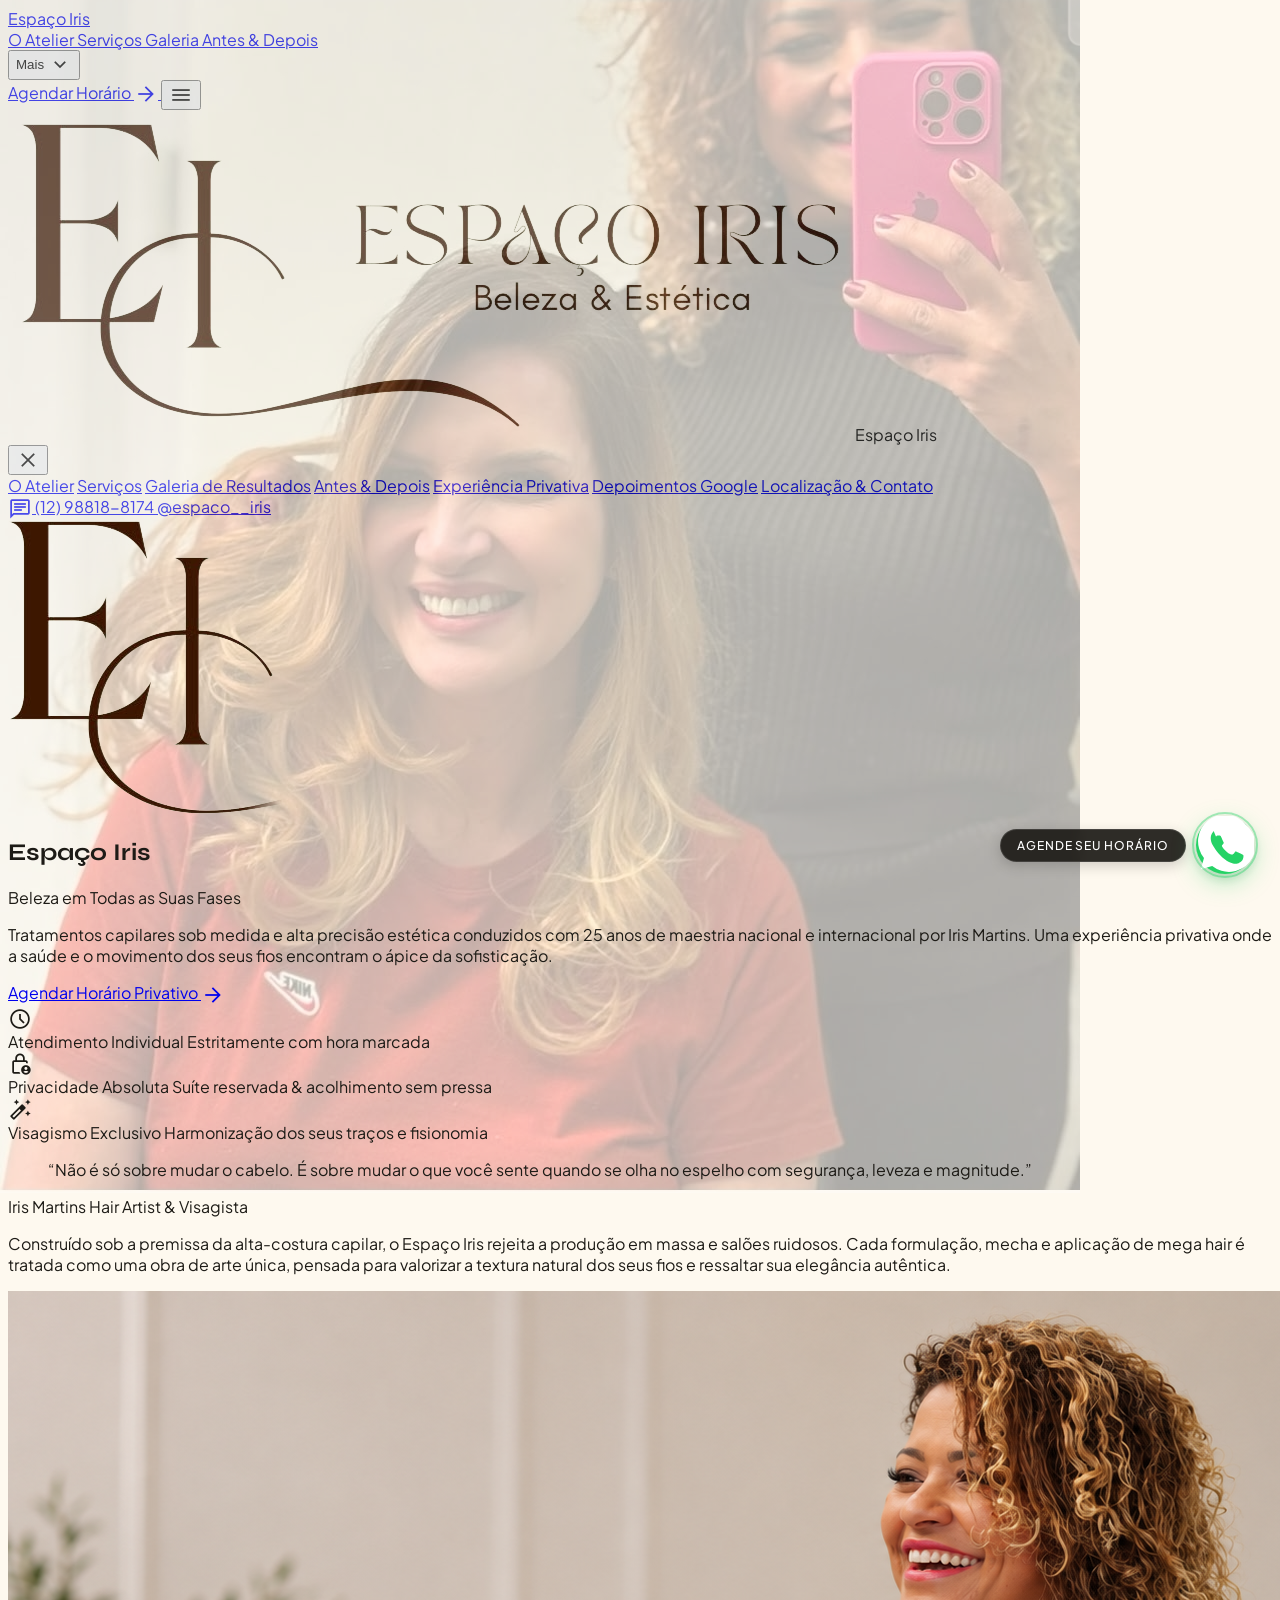
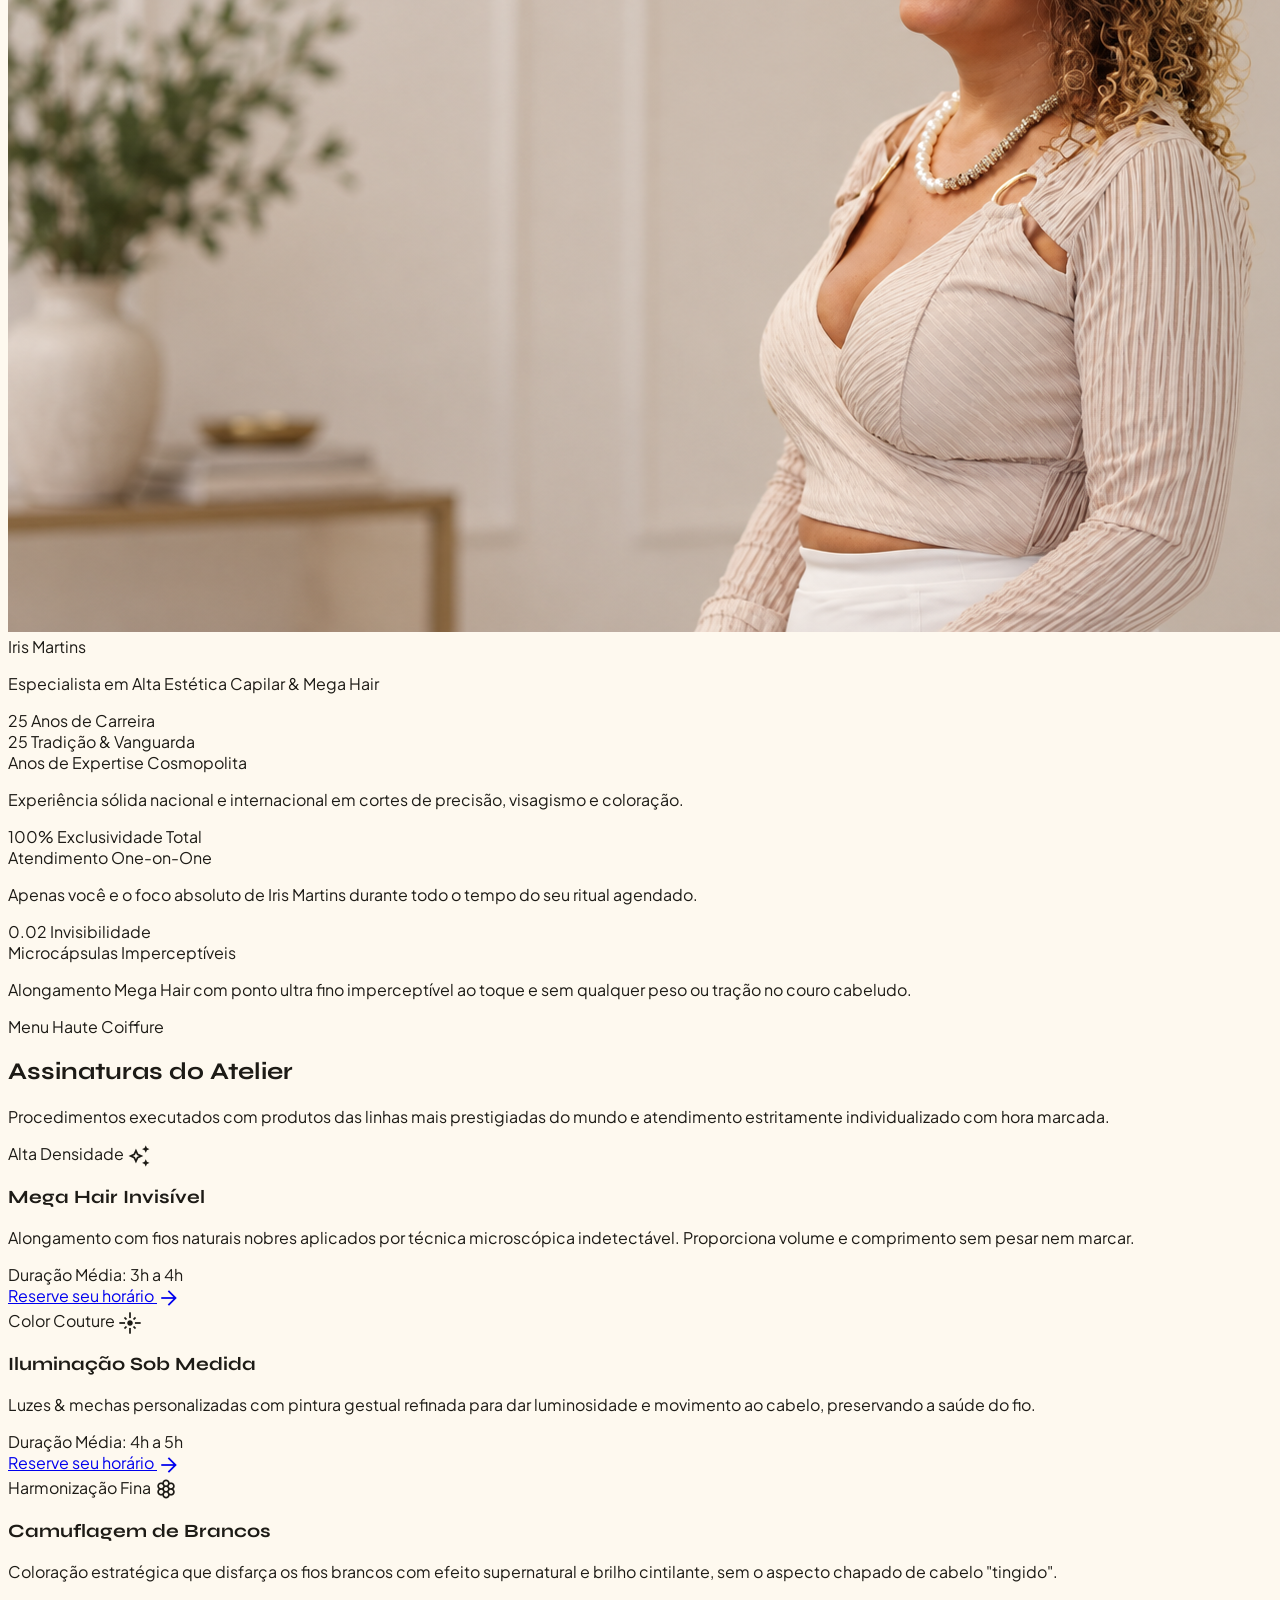
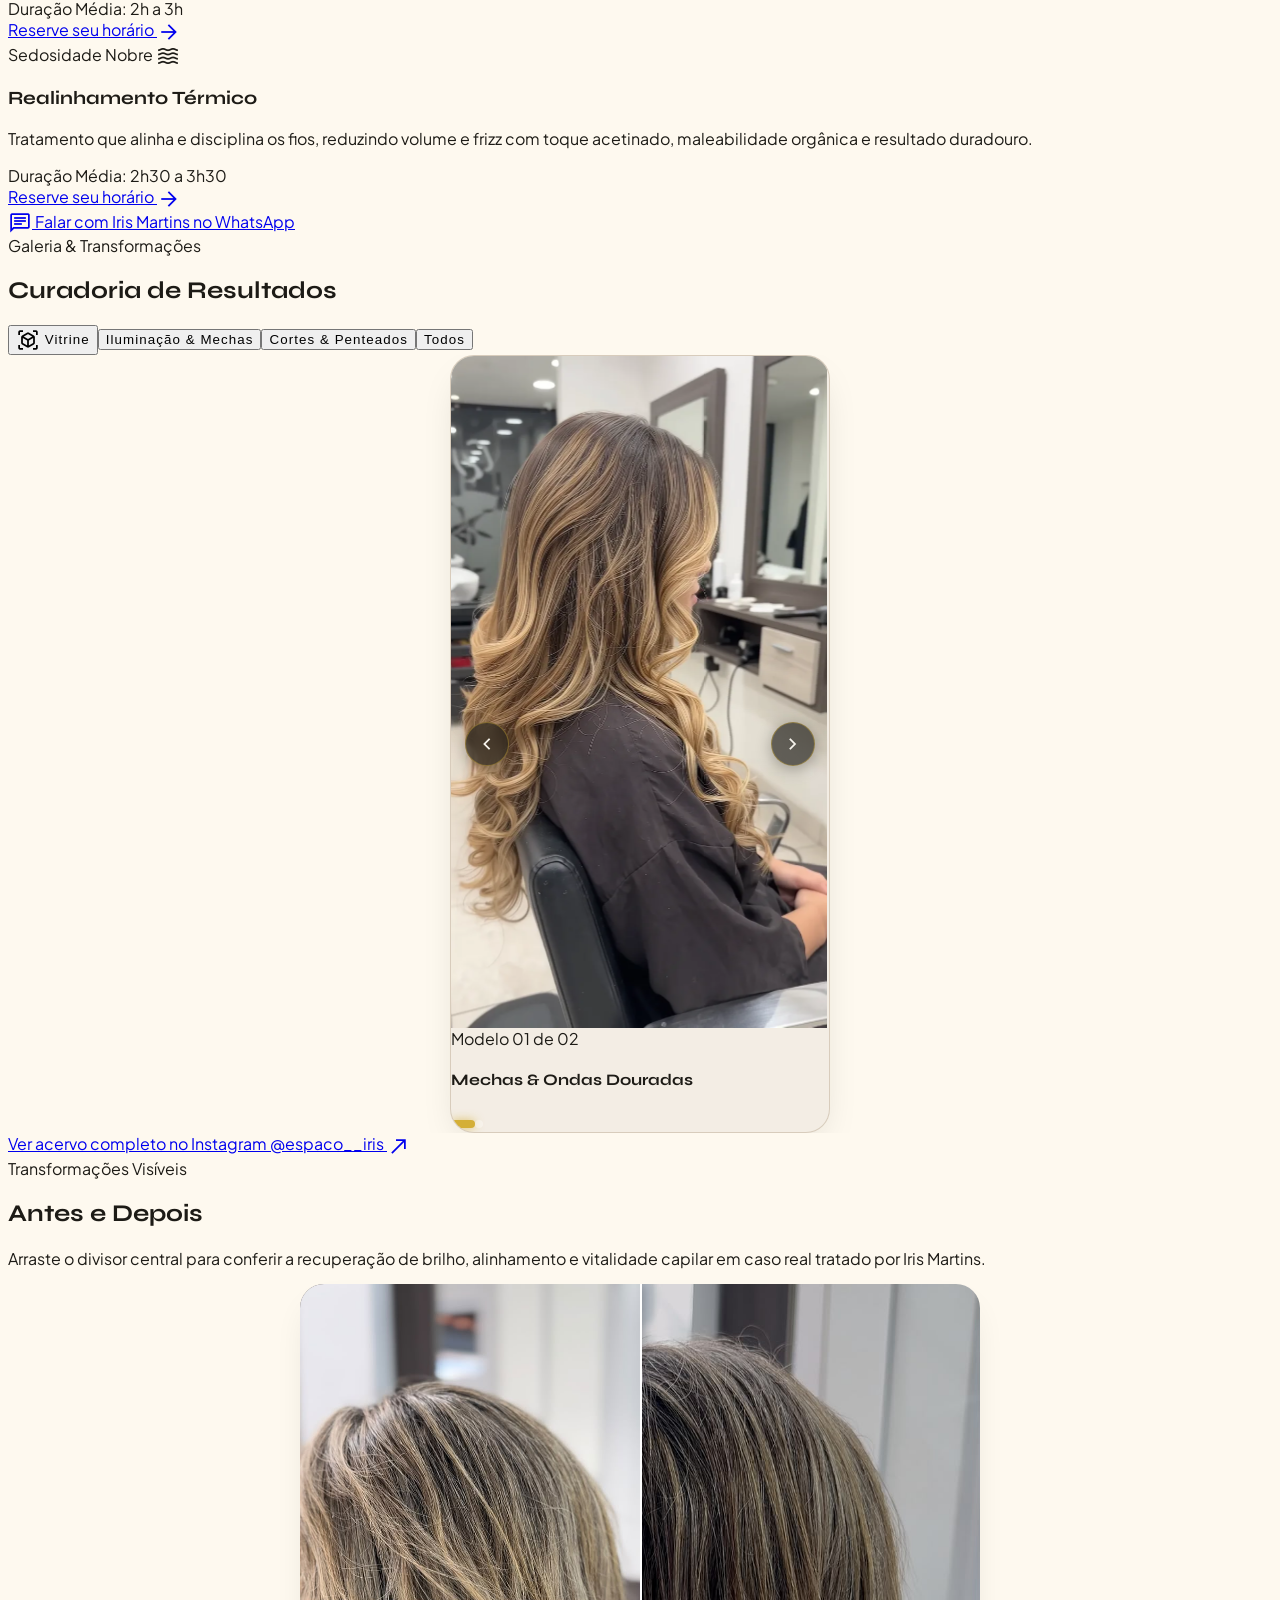
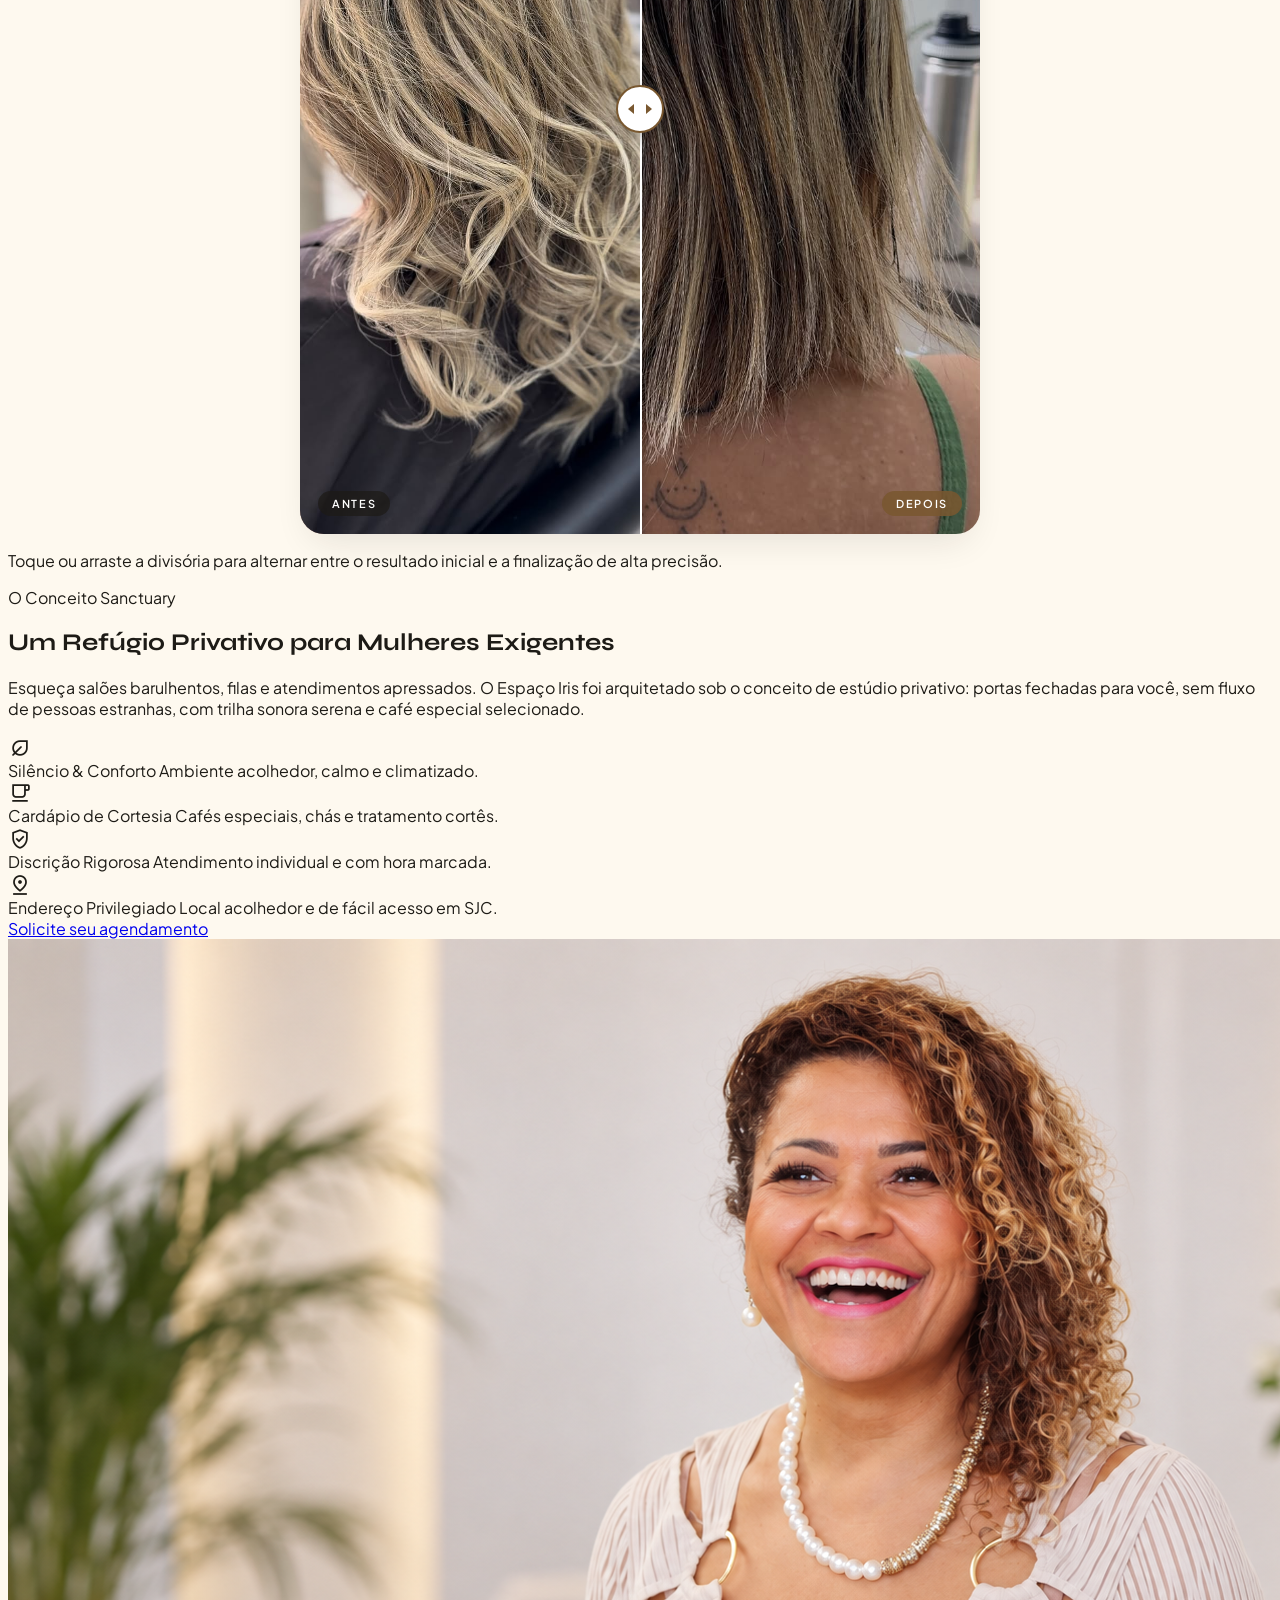
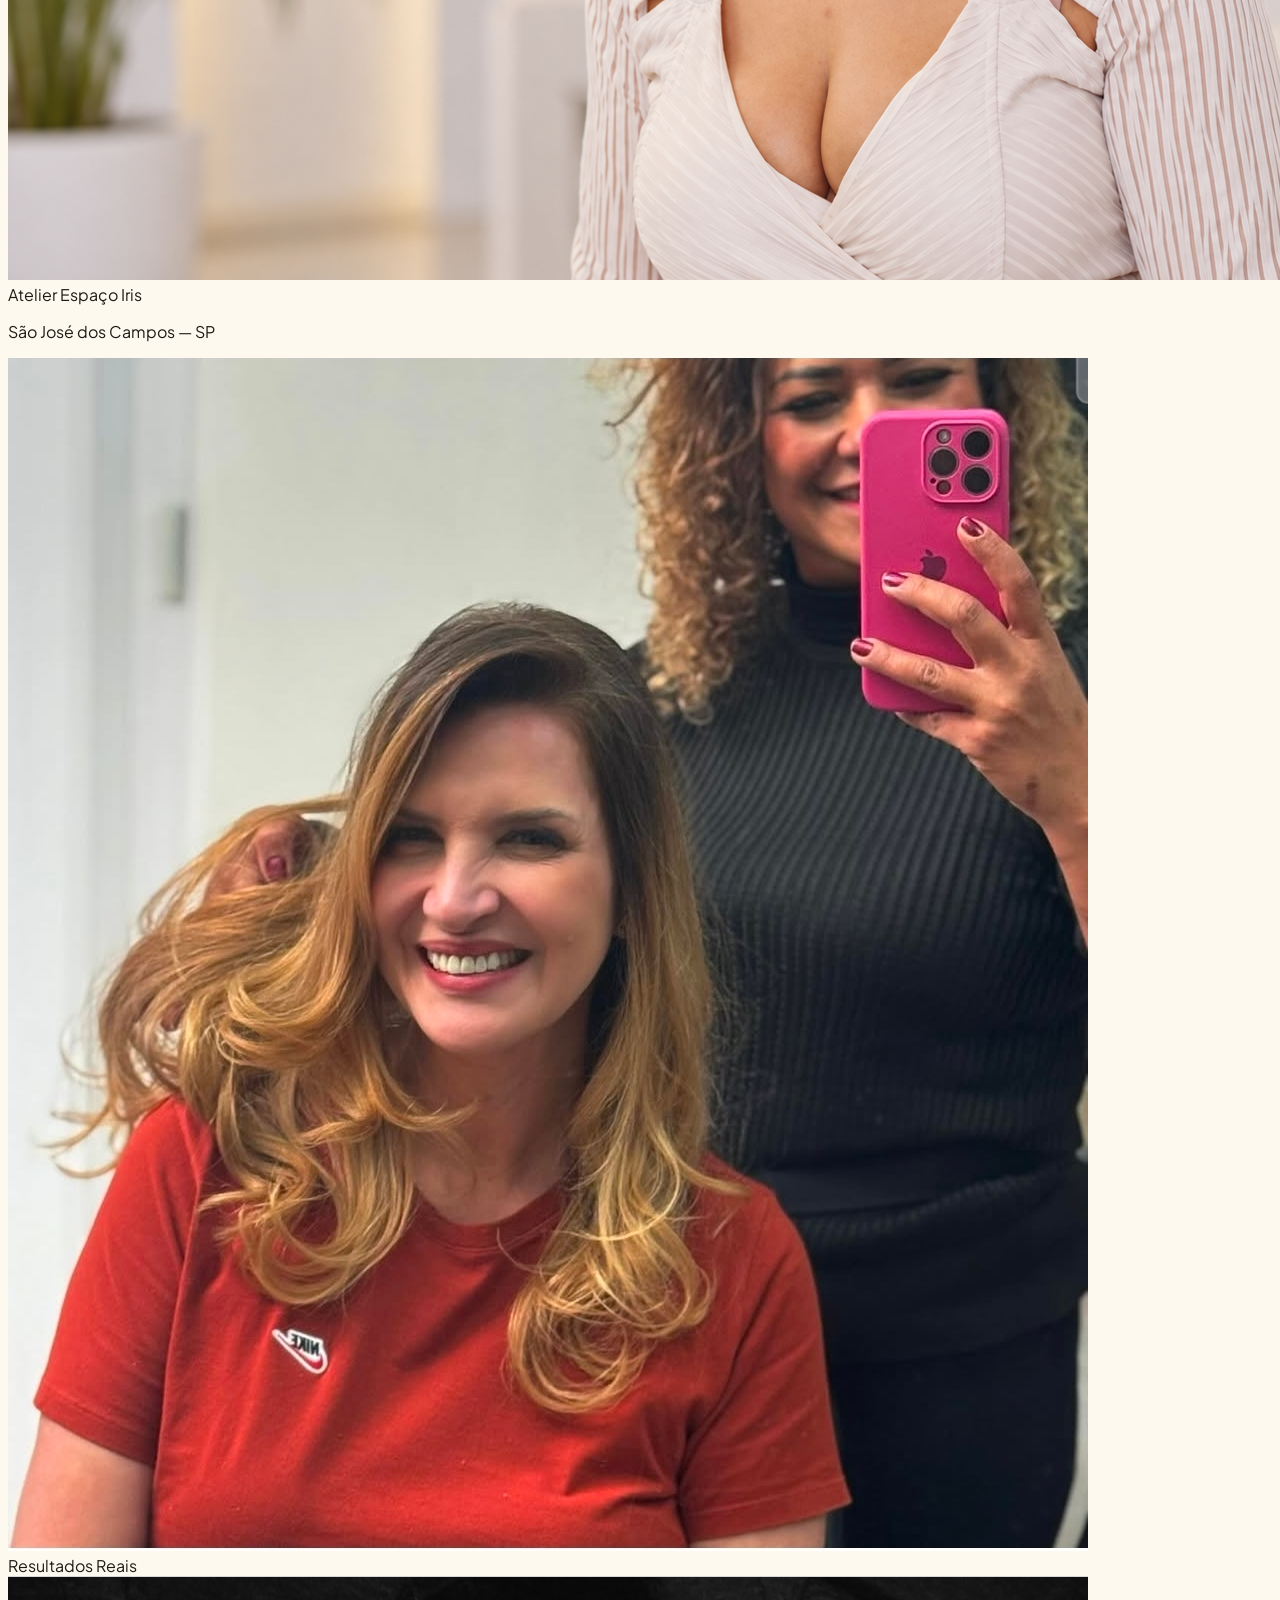
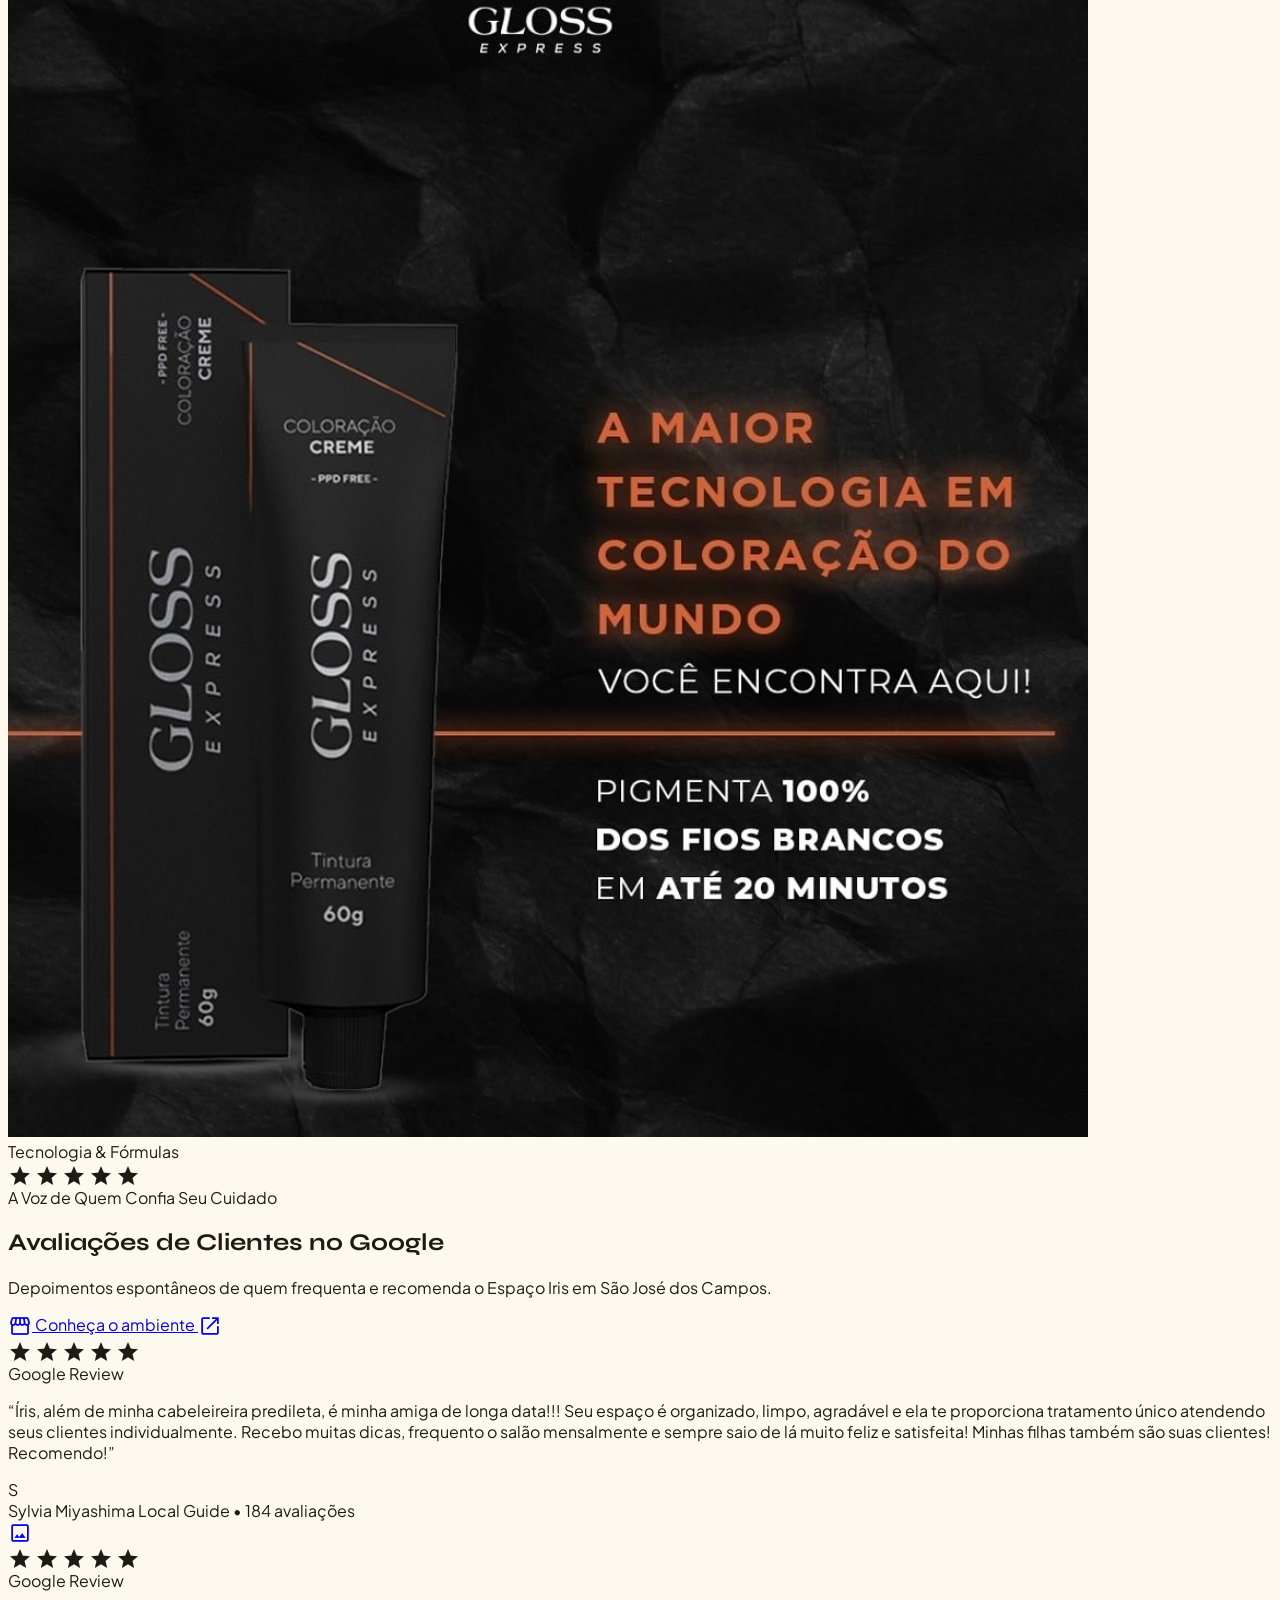
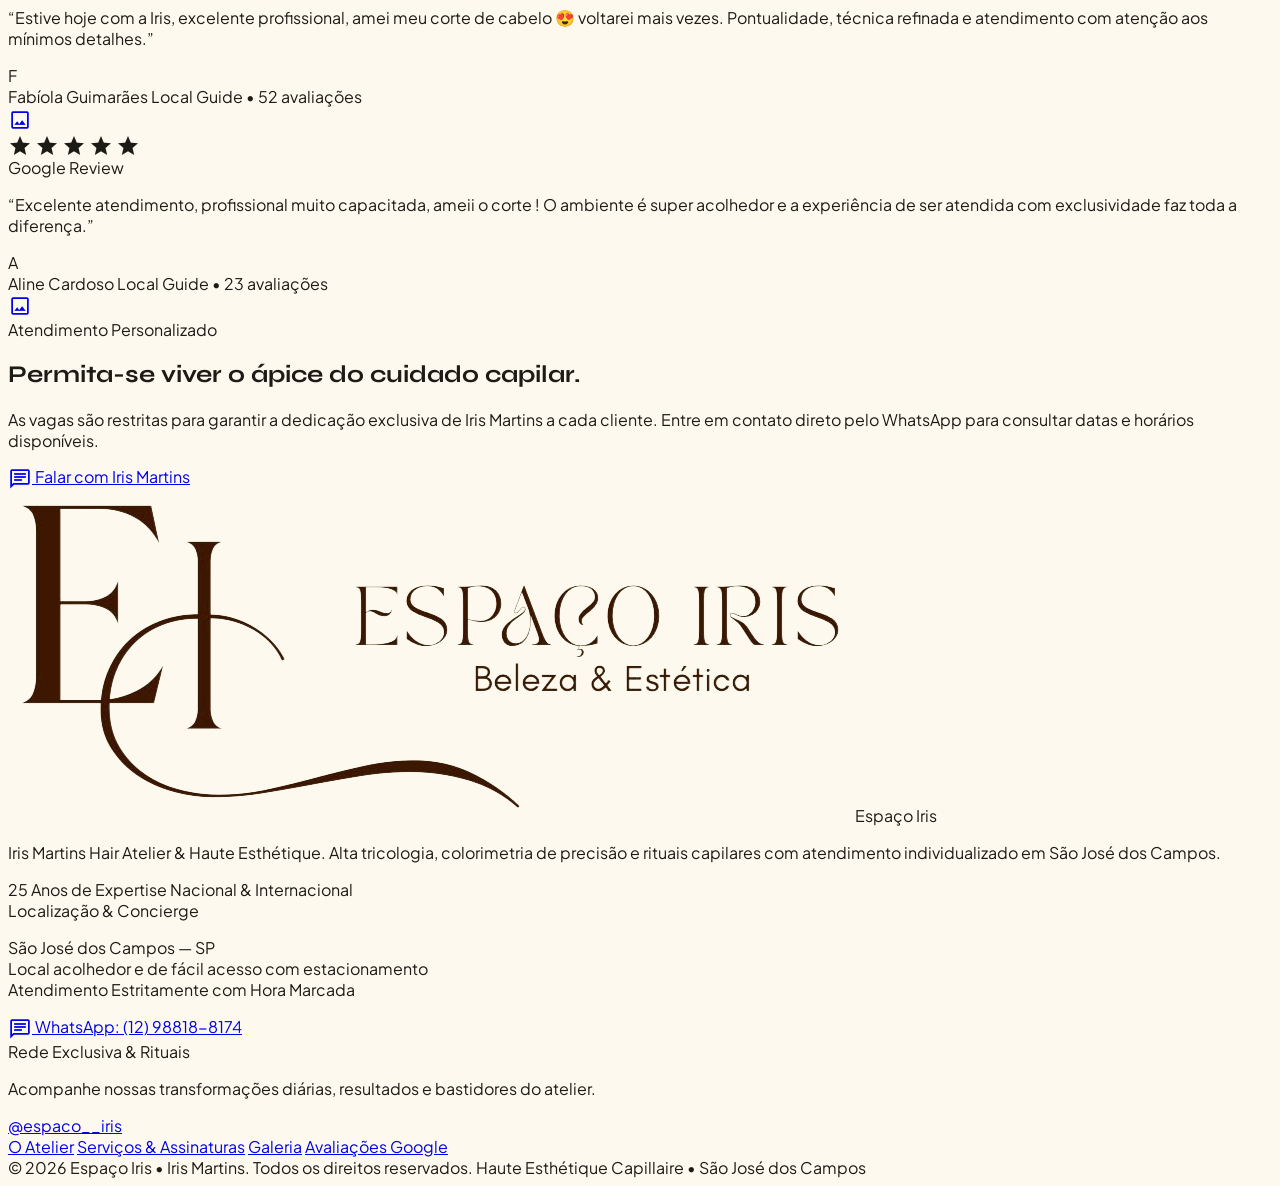
==== commit 6b16973f: "fix: atualizar numero de WhatsApp para +55 12 98818-8174 em todos os botoes" ====
--- a/index.html
+++ b/index.html
@@ -159,7 +159,7 @@
 
       <!-- CTA Button & Actions -->
       <div class="flex items-center gap-4 flex-shrink-0">
-        <a href="https://wa.me/5512987089203?text=Ol%C3%A1%21%20Vim%20pelo%20site%20do%20Espa%C3%A7o%20Iris%20e%20gostaria%20de%20agendar%20um%20hor%C3%A1rio." 
+        <a href="https://wa.me/5512988188174?text=Ol%C3%A1%21%20Vim%20pelo%20site%20do%20Espa%C3%A7o%20Iris%20e%20gostaria%20de%20agendar%20um%20hor%C3%A1rio." 
            target="_blank" rel="noopener"
            class="hidden sm:inline-flex items-center justify-center bg-primary text-on-primary hover:bg-secondary px-6 py-2.5 rounded-full font-label-caps text-[11px] tracking-[0.2em] transition-all duration-300 uppercase shadow-sm hover:shadow-md whitespace-nowrap flex-shrink-0">
           <span>Agendar Horário</span>
@@ -203,11 +203,11 @@
     </div>
 
     <div class="flex flex-col gap-3 pt-6 border-t border-surface-container-high">
-      <a href="https://wa.me/5512987089203?text=Ol%C3%A1%21%20Vim%20pelo%20site%20do%20Espa%C3%A7o%20Iris%20e%20gostaria%20de%20agendar%20um%20hor%C3%A1rio." 
+      <a href="https://wa.me/5512988188174?text=Ol%C3%A1%21%20Vim%20pelo%20site%20do%20Espa%C3%A7o%20Iris%20e%20gostaria%20de%20agendar%20um%20hor%C3%A1rio." 
          target="_blank" rel="noopener"
          class="flex items-center justify-center gap-2 bg-primary text-on-primary py-3 rounded-full font-label-caps text-xs tracking-[0.18em] uppercase shadow-md">
         <span class="material-symbols-outlined text-[18px]">chat</span>
-        <span>(12) 98708-9203</span>
+        <span>(12) 98818-8174</span>
       </a>
       <a href="https://www.instagram.com/espaco__iris/" target="_blank" rel="noopener"
          class="flex items-center justify-center gap-2 bg-surface-container text-on-surface py-3 rounded-full font-label-caps text-xs tracking-[0.18em] uppercase hover:bg-surface-container-highest transition-colors">
@@ -256,7 +256,7 @@
 
           <!-- CTAs -->
           <div class="flex flex-wrap items-center gap-4 pt-3 animate-dissolve animate-delay-4">
-            <a href="https://wa.me/5512987089203?text=Ol%C3%A1%21%20Vim%20pelo%20site%20do%20Espa%C3%A7o%20Iris%20e%20gostaria%20de%20agendar%20um%20hor%C3%A1rio." 
+            <a href="https://wa.me/5512988188174?text=Ol%C3%A1%21%20Vim%20pelo%20site%20do%20Espa%C3%A7o%20Iris%20e%20gostaria%20de%20agendar%20um%20hor%C3%A1rio." 
                target="_blank" rel="noopener"
                class="inline-flex items-center justify-center bg-primary text-on-primary hover:bg-secondary px-8 py-4 rounded-full font-label-caps text-xs tracking-[0.22em] uppercase transition-all duration-300 shadow-md hover:shadow-xl hover:-translate-y-0.5">
               <span>Agendar Horário Privativo</span>
@@ -417,7 +417,7 @@
                 <span>Duração Média:</span>
                 <span class="text-on-surface font-semibold">3h a 4h</span>
               </div>
-              <a href="https://wa.me/5512987089203?text=Ol%C3%A1%21%20Gostaria%20de%20reservar%20uma%20avalia%C3%A7%C3%A3o%20para%20Mega%20Hair%20Invis%C3%ADvel%20no%20Espa%C3%A7o%20Iris." 
+              <a href="https://wa.me/5512988188174?text=Ol%C3%A1%21%20Gostaria%20de%20reservar%20uma%20avalia%C3%A7%C3%A3o%20para%20Mega%20Hair%20Invis%C3%ADvel%20no%20Espa%C3%A7o%20Iris." 
                  target="_blank" rel="noopener"
                  class="inline-flex items-center justify-between text-on-surface group-hover:text-secondary font-label-caps text-xs uppercase tracking-[0.18em] transition-colors pt-2 font-semibold">
                 <span>Reserve seu horário</span>
@@ -444,7 +444,7 @@
                 <span>Duração Média:</span>
                 <span class="text-on-surface font-semibold">4h a 5h</span>
               </div>
-              <a href="https://wa.me/5512987089203?text=Ol%C3%A1%21%20Gostaria%20de%20consultar%20agenda%20para%20Luzes%20%2F%20Ilumina%C3%A7%C3%A3o%20Sob%20Medida%20no%20Espa%C3%A7o%20Iris." 
+              <a href="https://wa.me/5512988188174?text=Ol%C3%A1%21%20Gostaria%20de%20consultar%20agenda%20para%20Luzes%20%2F%20Ilumina%C3%A7%C3%A3o%20Sob%20Medida%20no%20Espa%C3%A7o%20Iris." 
                  target="_blank" rel="noopener"
                  class="inline-flex items-center justify-between text-on-surface group-hover:text-secondary font-label-caps text-xs uppercase tracking-[0.18em] transition-colors pt-2 font-semibold">
                 <span>Reserve seu horário</span>
@@ -471,7 +471,7 @@
                 <span>Duração Média:</span>
                 <span class="text-on-surface font-semibold">2h a 3h</span>
               </div>
-              <a href="https://wa.me/5512987089203?text=Ol%C3%A1%21%20Tenho%20interesse%20no%20protocolo%20de%20Camuflagem%20Estrat%C3%A9gica%20de%20Fios%20Brancos%20no%20Espa%C3%A7o%20Iris." 
+              <a href="https://wa.me/5512988188174?text=Ol%C3%A1%21%20Tenho%20interesse%20no%20protocolo%20de%20Camuflagem%20Estrat%C3%A9gica%20de%20Fios%20Brancos%20no%20Espa%C3%A7o%20Iris." 
                  target="_blank" rel="noopener"
                  class="inline-flex items-center justify-between text-on-surface group-hover:text-secondary font-label-caps text-xs uppercase tracking-[0.18em] transition-colors pt-2 font-semibold">
                 <span>Reserve seu horário</span>
@@ -498,7 +498,7 @@
                 <span>Duração Média:</span>
                 <span class="text-on-surface font-semibold">2h30 a 3h30</span>
               </div>
-              <a href="https://wa.me/5512987089203?text=Ol%C3%A1%21%20Gostaria%20de%20agendar%20um%20Realinhamento%20T%C3%A9rmico%20de%20Luxo%20no%20Espa%C3%A7o%20Iris." 
+              <a href="https://wa.me/5512988188174?text=Ol%C3%A1%21%20Gostaria%20de%20agendar%20um%20Realinhamento%20T%C3%A9rmico%20de%20Luxo%20no%20Espa%C3%A7o%20Iris." 
                  target="_blank" rel="noopener"
                  class="inline-flex items-center justify-between text-on-surface group-hover:text-secondary font-label-caps text-xs uppercase tracking-[0.18em] transition-colors pt-2 font-semibold">
                 <span>Reserve seu horário</span>
@@ -510,7 +510,7 @@
         </div>
 
         <div class="flex justify-center pt-4">
-          <a href="https://wa.me/5512987089203?text=Ol%C3%A1%21%20Gostaria%20de%20saber%20mais%20sobre%20os%20servi%C3%A7os%20do%20Espa%C3%A7o%20Iris." 
+          <a href="https://wa.me/5512988188174?text=Ol%C3%A1%21%20Gostaria%20de%20saber%20mais%20sobre%20os%20servi%C3%A7os%20do%20Espa%C3%A7o%20Iris." 
              target="_blank" rel="noopener"
              class="inline-flex items-center justify-center bg-secondary text-on-primary hover:bg-gold-dark px-8 py-3.5 rounded-full font-label-caps text-xs tracking-[0.2em] uppercase transition-all duration-300 shadow-md">
             <span class="material-symbols-outlined mr-2 text-[18px]">chat</span>
@@ -774,7 +774,7 @@
           </div>
 
           <div class="pt-2">
-            <a href="https://wa.me/5512987089203?text=Ol%C3%A1%21%20Gostaria%20de%20solicitar%20meu%20agendamento%20no%20Espa%C3%A7o%20Iris." 
+            <a href="https://wa.me/5512988188174?text=Ol%C3%A1%21%20Gostaria%20de%20solicitar%20meu%20agendamento%20no%20Espa%C3%A7o%20Iris." 
                target="_blank" rel="noopener"
                class="inline-flex items-center justify-center bg-primary text-on-primary hover:bg-secondary px-8 py-4 rounded-full font-label-caps text-xs tracking-[0.2em] uppercase transition-all duration-300 shadow-md hover:shadow-lg">
               <span>Solicite seu agendamento</span>
@@ -977,7 +977,7 @@
         </div>
 
         <div class="relative z-10 flex flex-col sm:flex-row items-center gap-4 w-full md:w-auto">
-          <a href="https://wa.me/5512987089203?text=Ol%C3%A1%21%20Vim%20pelo%20site%20do%20Espa%C3%A7o%20Iris%20e%20gostaria%20de%20agendar%20um%20hor%C3%A1rio%20com%20a%20Iris%20Martins." 
+          <a href="https://wa.me/5512988188174?text=Ol%C3%A1%21%20Vim%20pelo%20site%20do%20Espa%C3%A7o%20Iris%20e%20gostaria%20de%20agendar%20um%20hor%C3%A1rio%20com%20a%20Iris%20Martins." 
              target="_blank" rel="noopener"
              class="w-full sm:w-auto inline-flex items-center justify-center bg-on-primary text-primary hover:bg-secondary-fixed hover:text-on-secondary-fixed px-8 py-4 rounded-full font-label-caps text-xs tracking-[0.22em] uppercase transition-all duration-300 shadow-lg hover:-translate-y-0.5">
             <span class="material-symbols-outlined mr-2 text-[18px]">chat</span>
@@ -1019,11 +1019,11 @@
             Local acolhedor e de fácil acesso com estacionamento<br/>
             Atendimento Estritamente com Hora Marcada
           </p>
-          <a href="https://wa.me/5512987089203?text=Ol%C3%A1%21%20Vim%20pelo%20site%20do%20Espa%C3%A7o%20Iris." 
+          <a href="https://wa.me/5512988188174?text=Ol%C3%A1%21%20Vim%20pelo%20site%20do%20Espa%C3%A7o%20Iris." 
              target="_blank" rel="noopener"
              class="inline-flex items-center gap-2 text-on-surface hover:text-secondary transition-colors font-body-sm text-xs mt-1 font-semibold">
             <span class="material-symbols-outlined text-[18px] text-secondary">chat</span>
-            <span>WhatsApp: (12) 98708-9203</span>
+            <span>WhatsApp: (12) 98818-8174</span>
           </a>
         </div>
 
@@ -1059,7 +1059,7 @@
   </footer>
 
   <!-- ======================= 11. BOTÃO FLUTUANTE DE WHATSAPP ======================= -->
-  <a href="https://wa.me/5512987089203?text=Ol%C3%A1%21%20Vim%20pelo%20site%20do%20Espa%C3%A7o%20Iris%20e%20gostaria%20de%20agendar%20um%20hor%C3%A1rio." 
+  <a href="https://wa.me/5512988188174?text=Ol%C3%A1%21%20Vim%20pelo%20site%20do%20Espa%C3%A7o%20Iris%20e%20gostaria%20de%20agendar%20um%20hor%C3%A1rio." 
      target="_blank" rel="noopener" 
      class="whatsapp-floating" 
      aria-label="Falar no WhatsApp com Iris Martins">
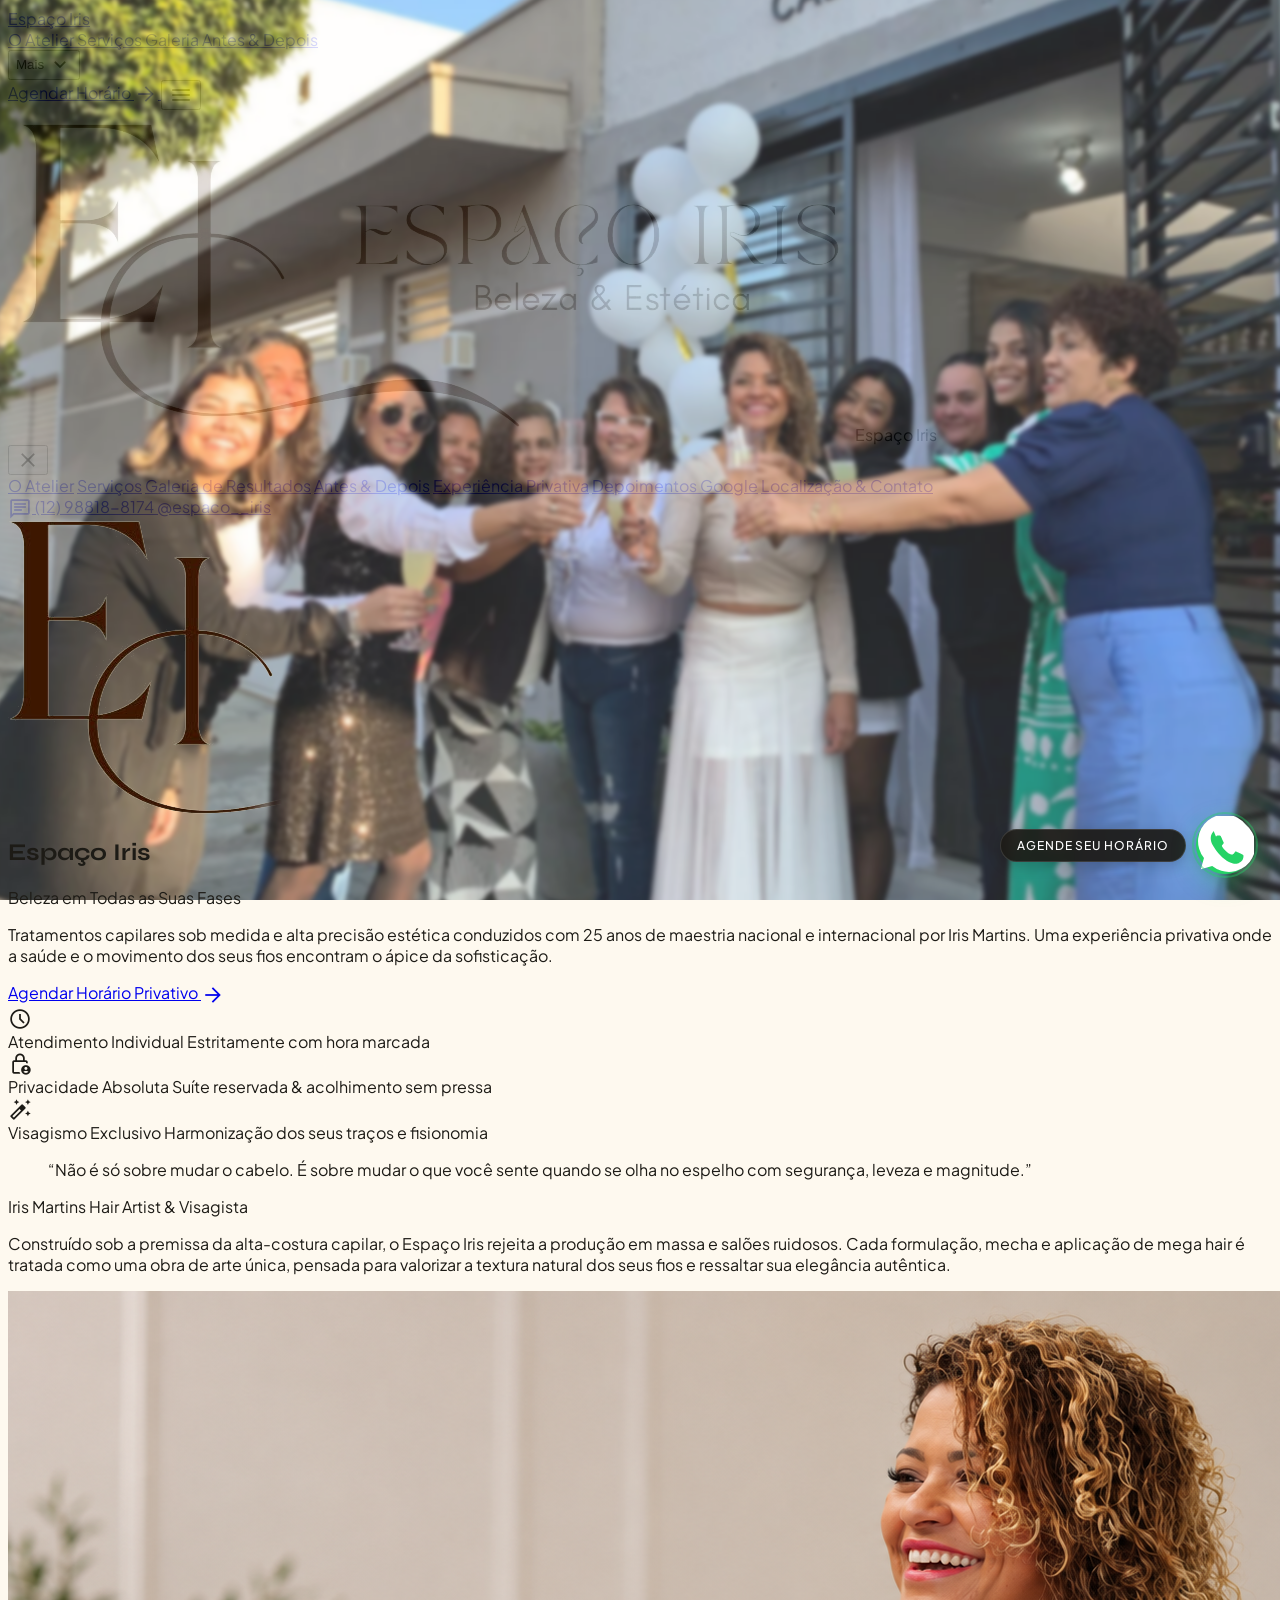
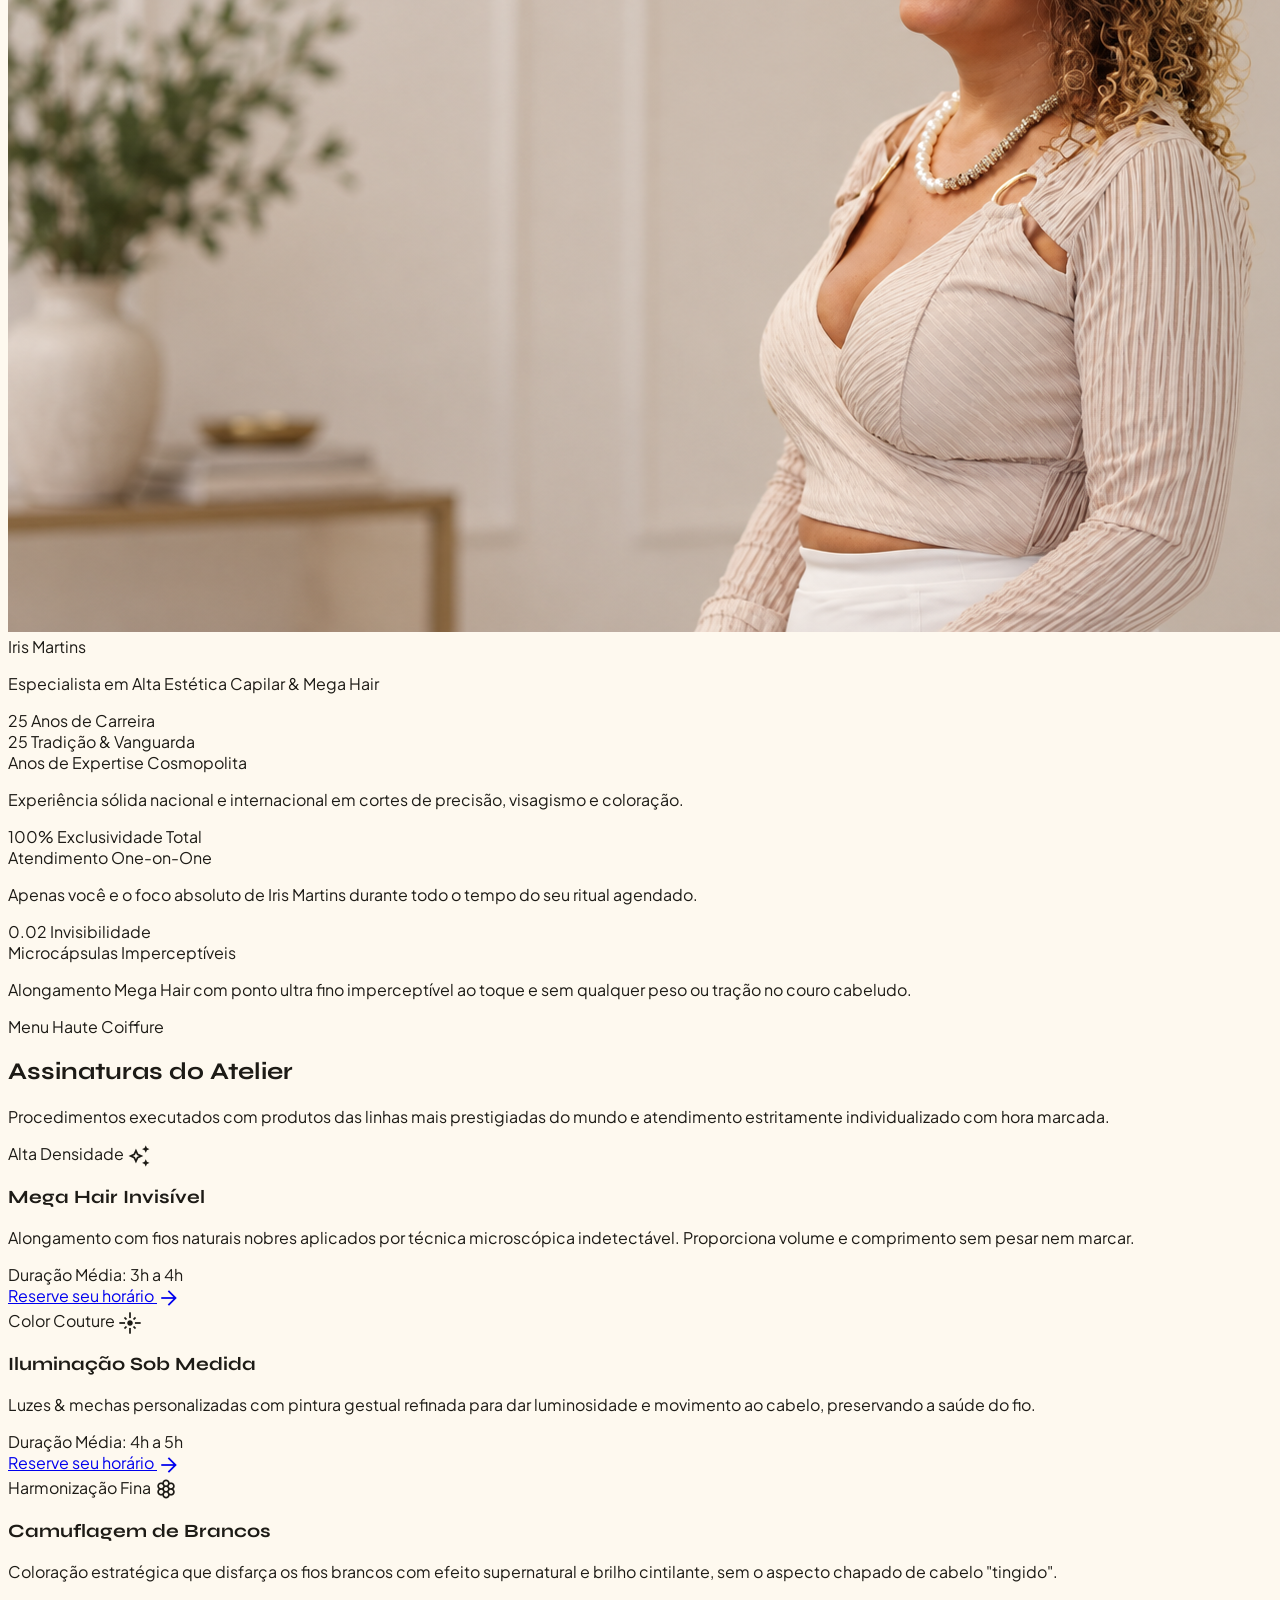
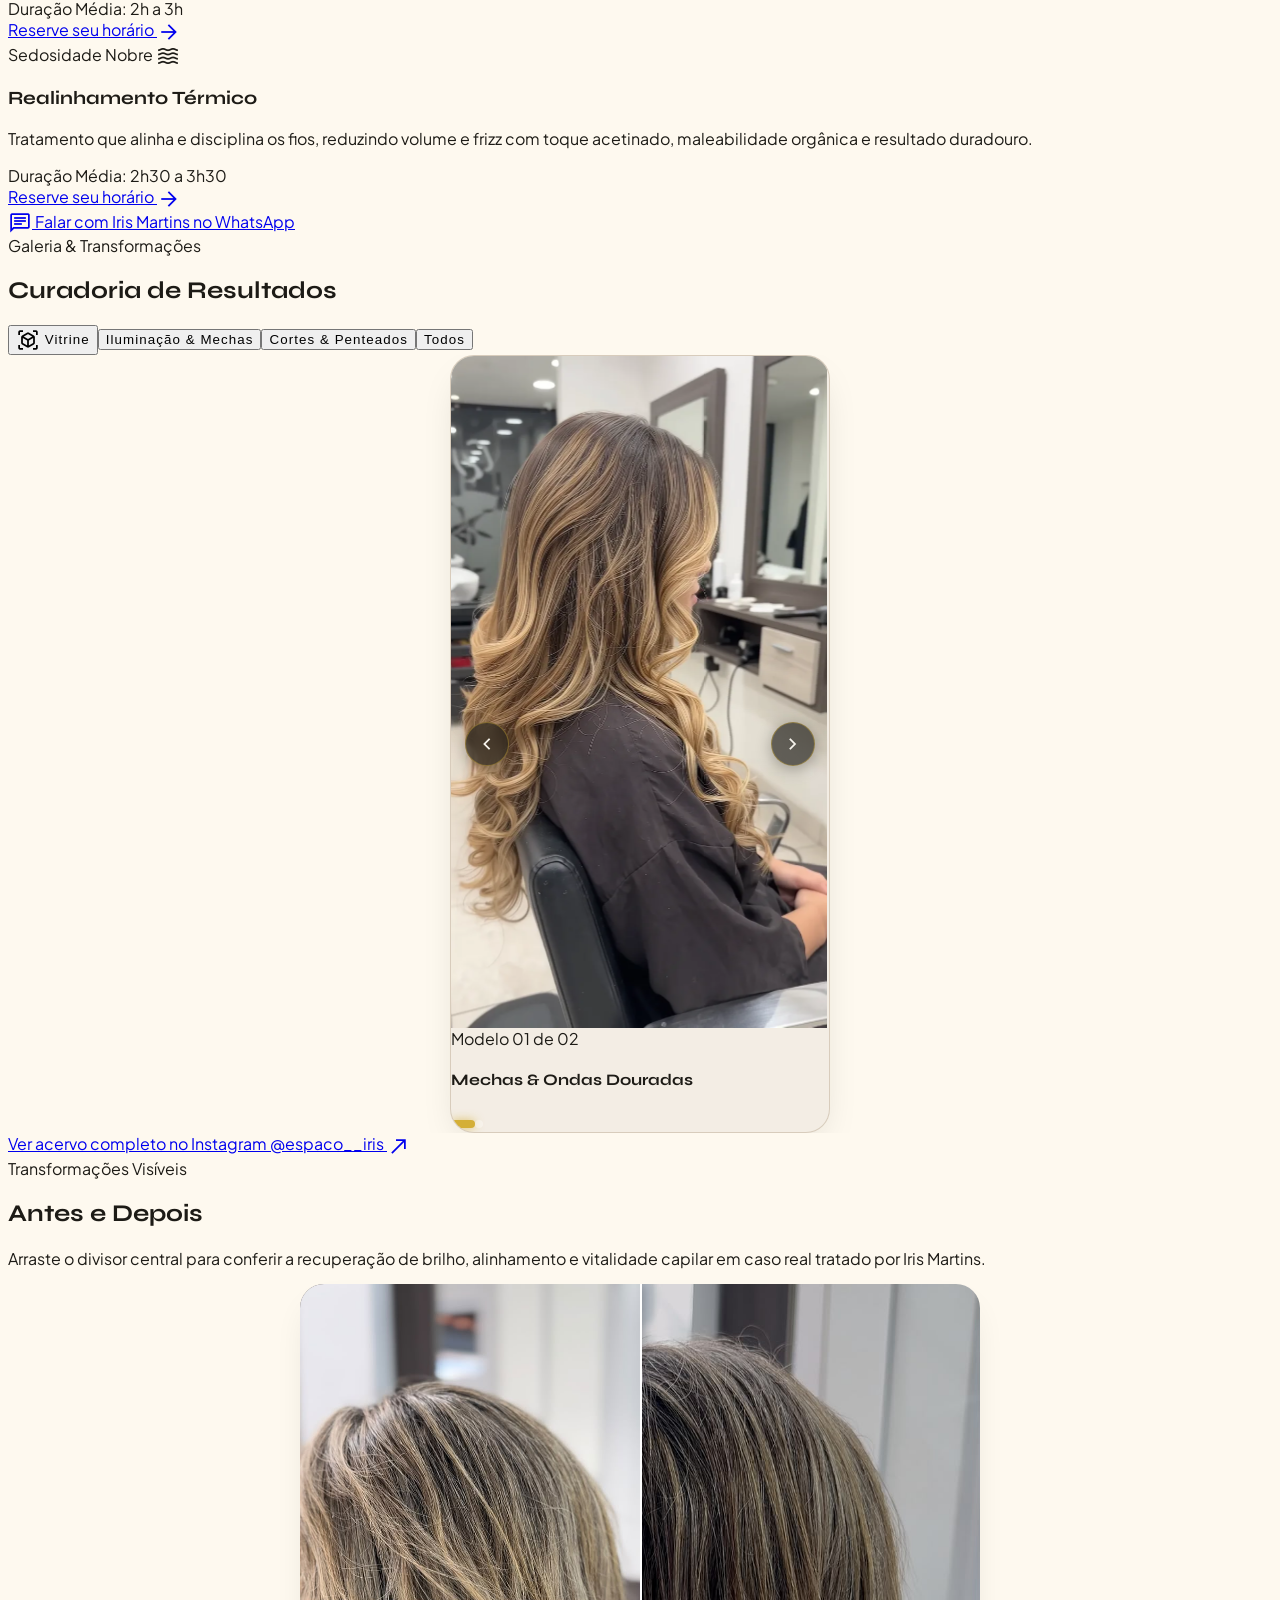
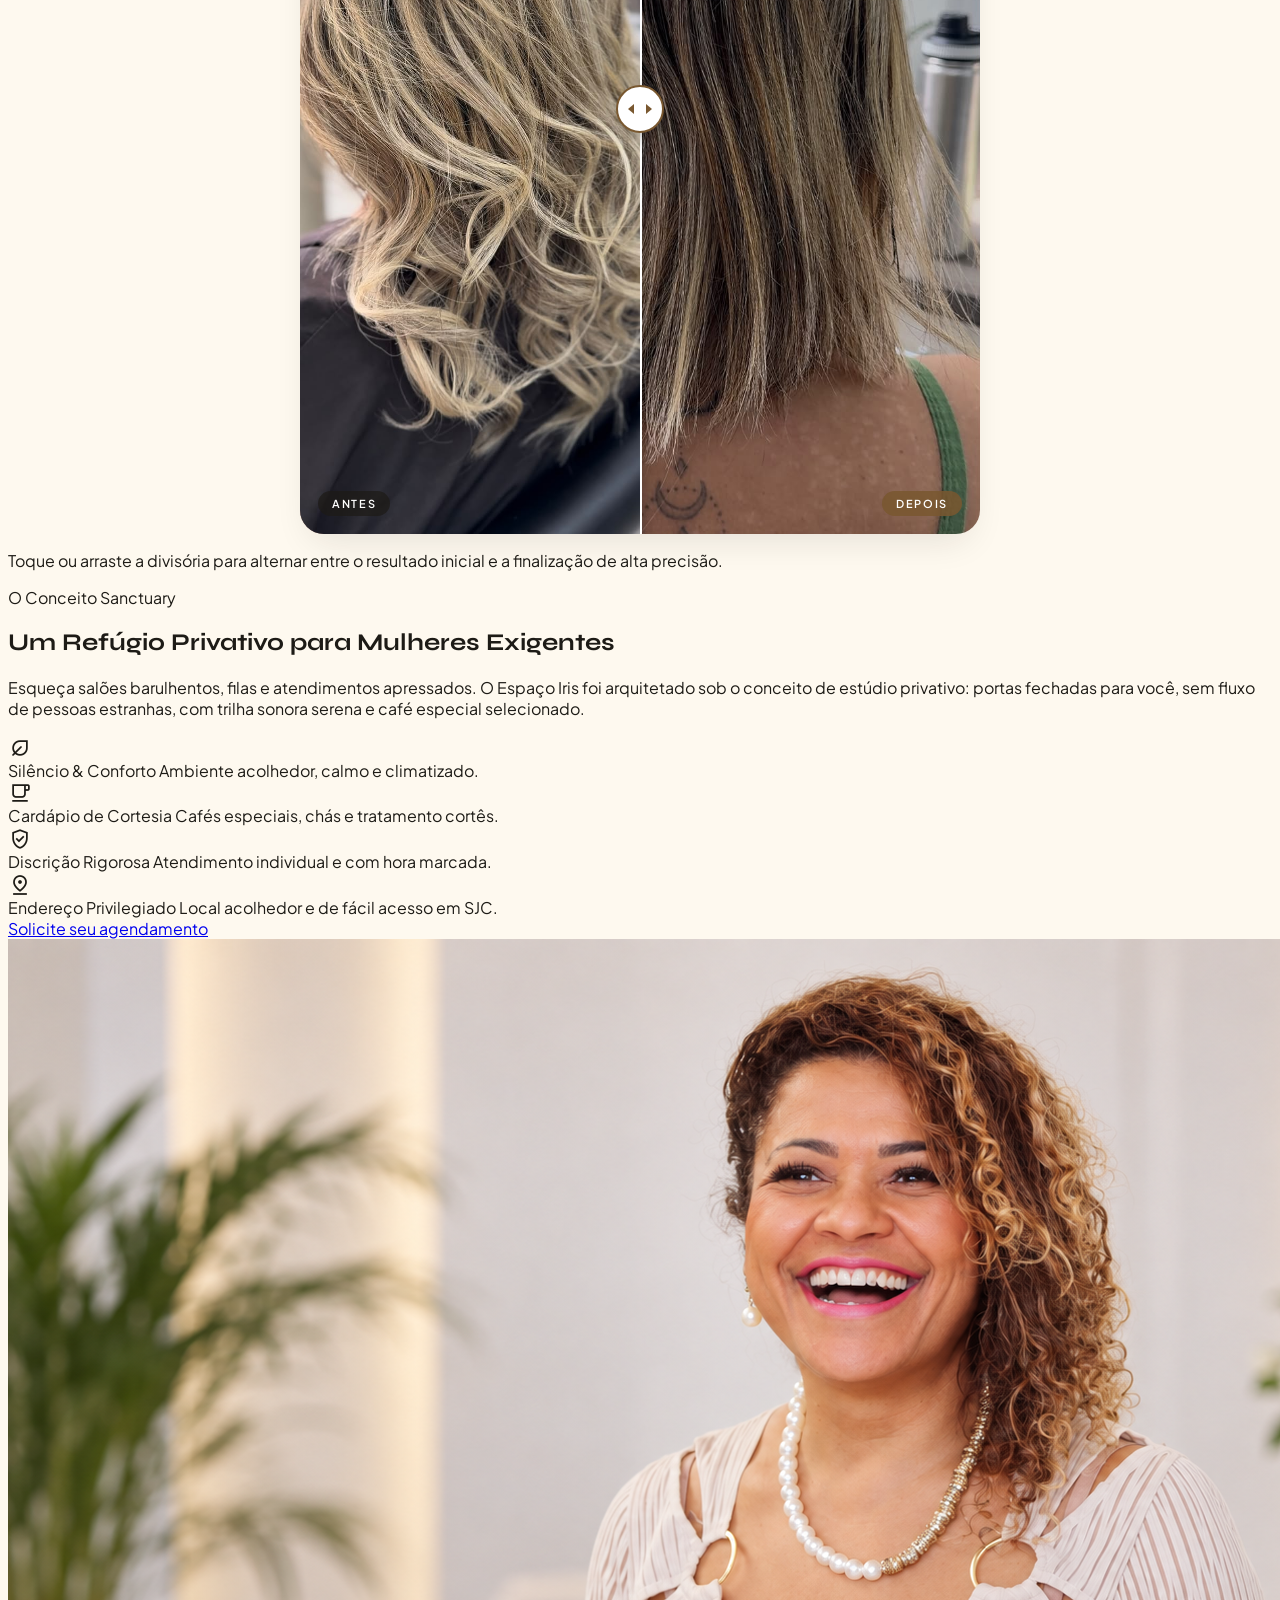
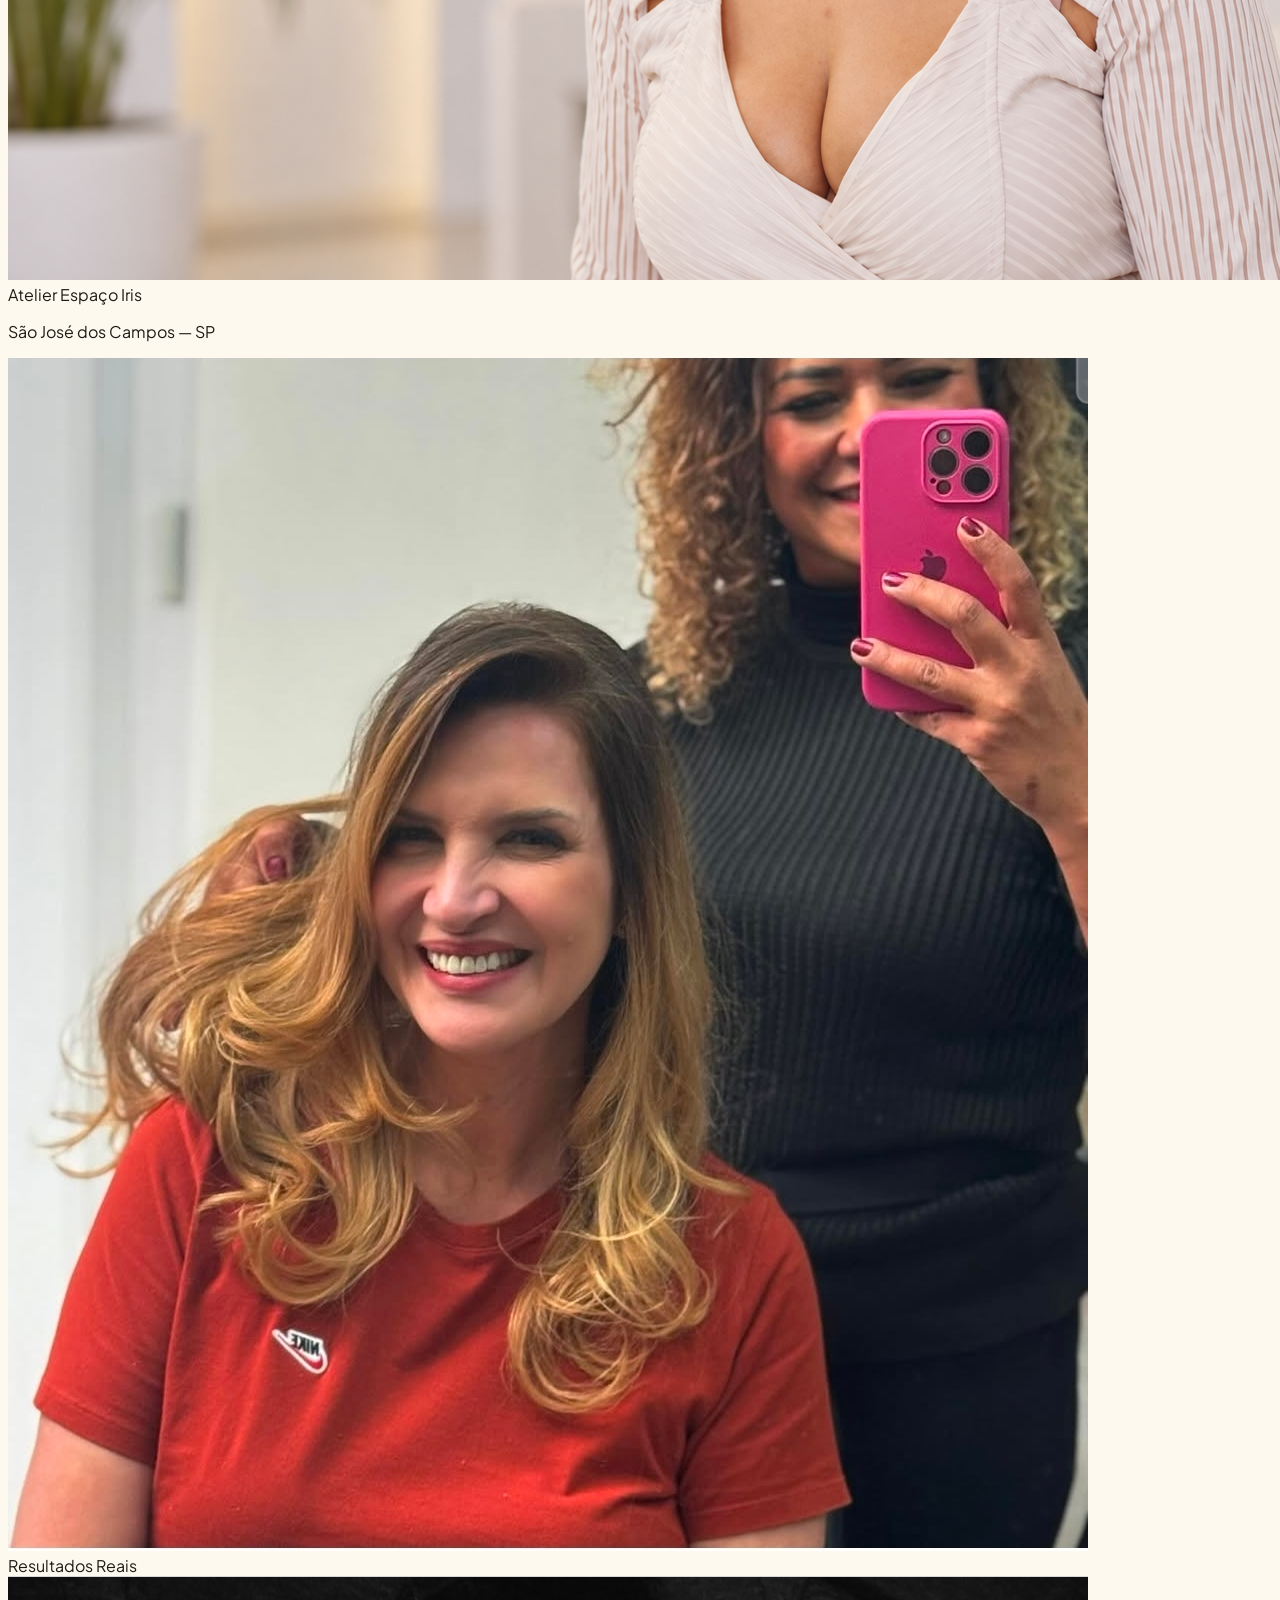
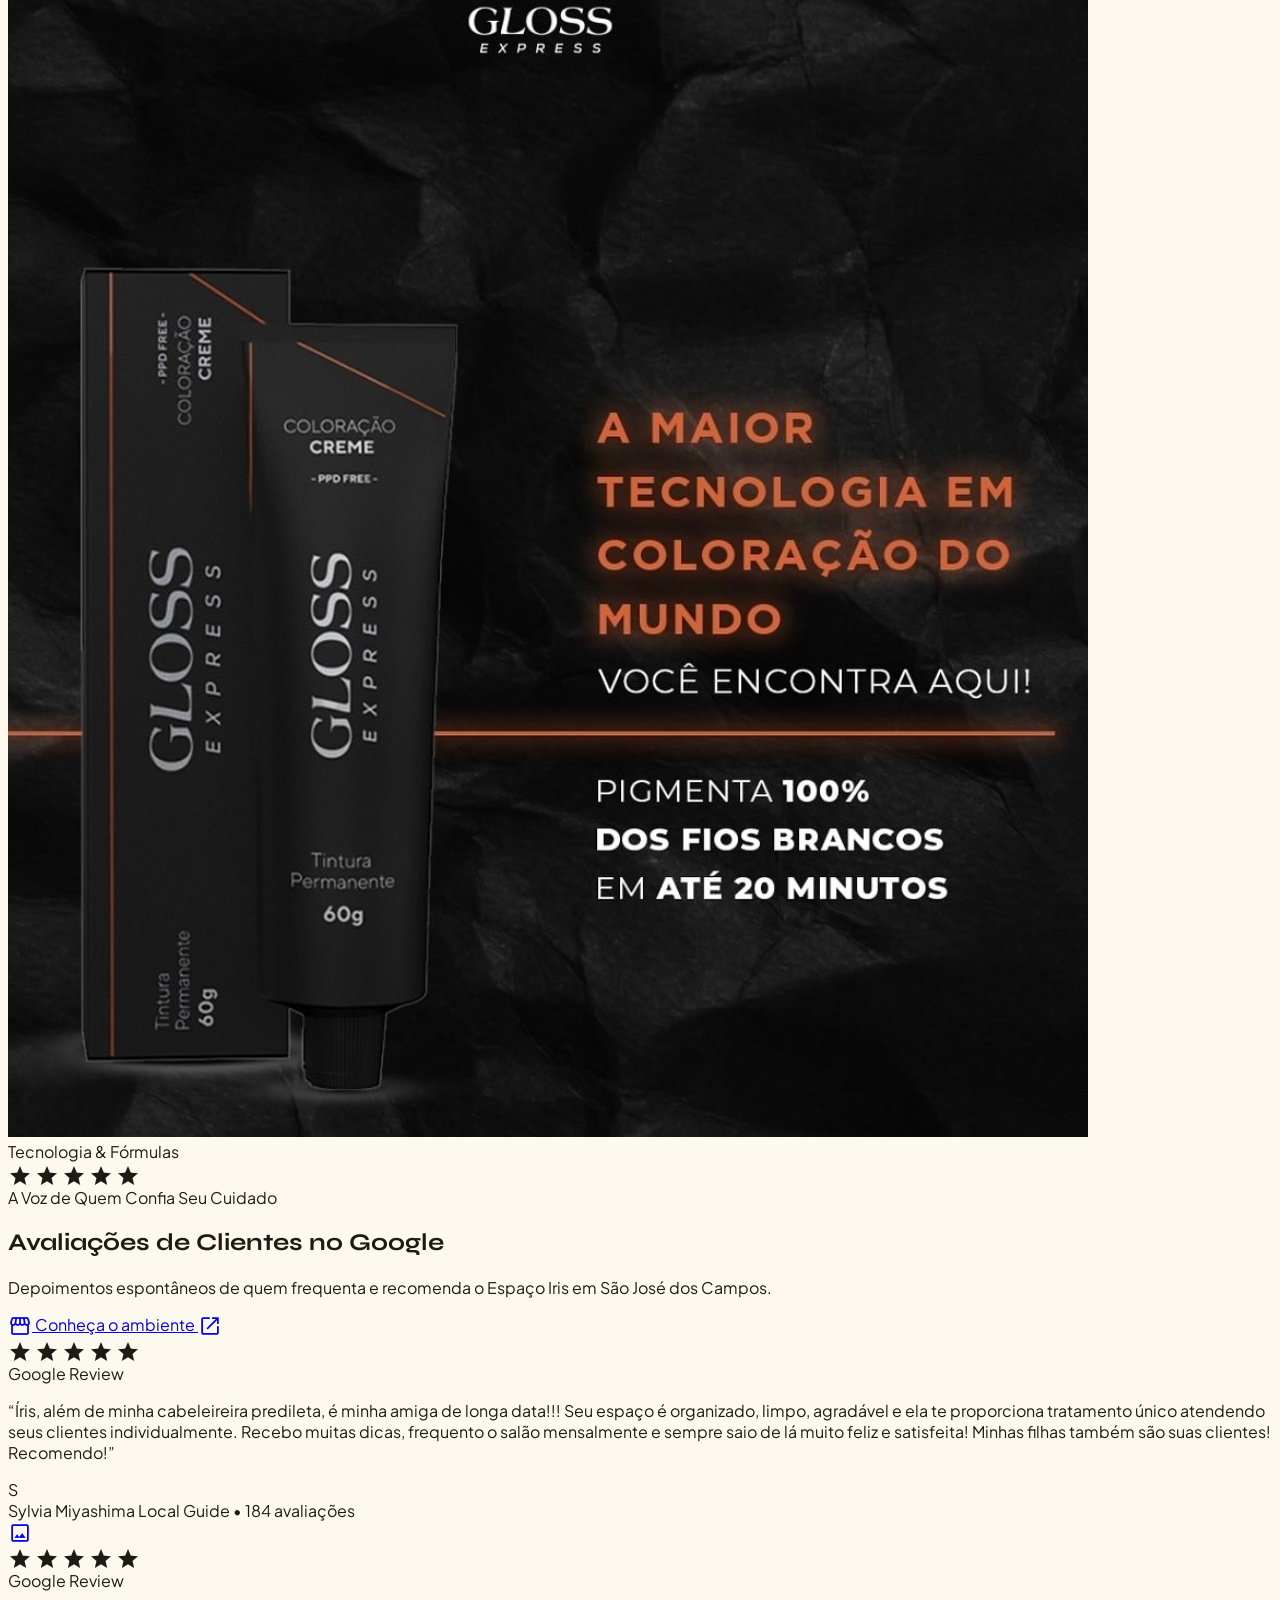
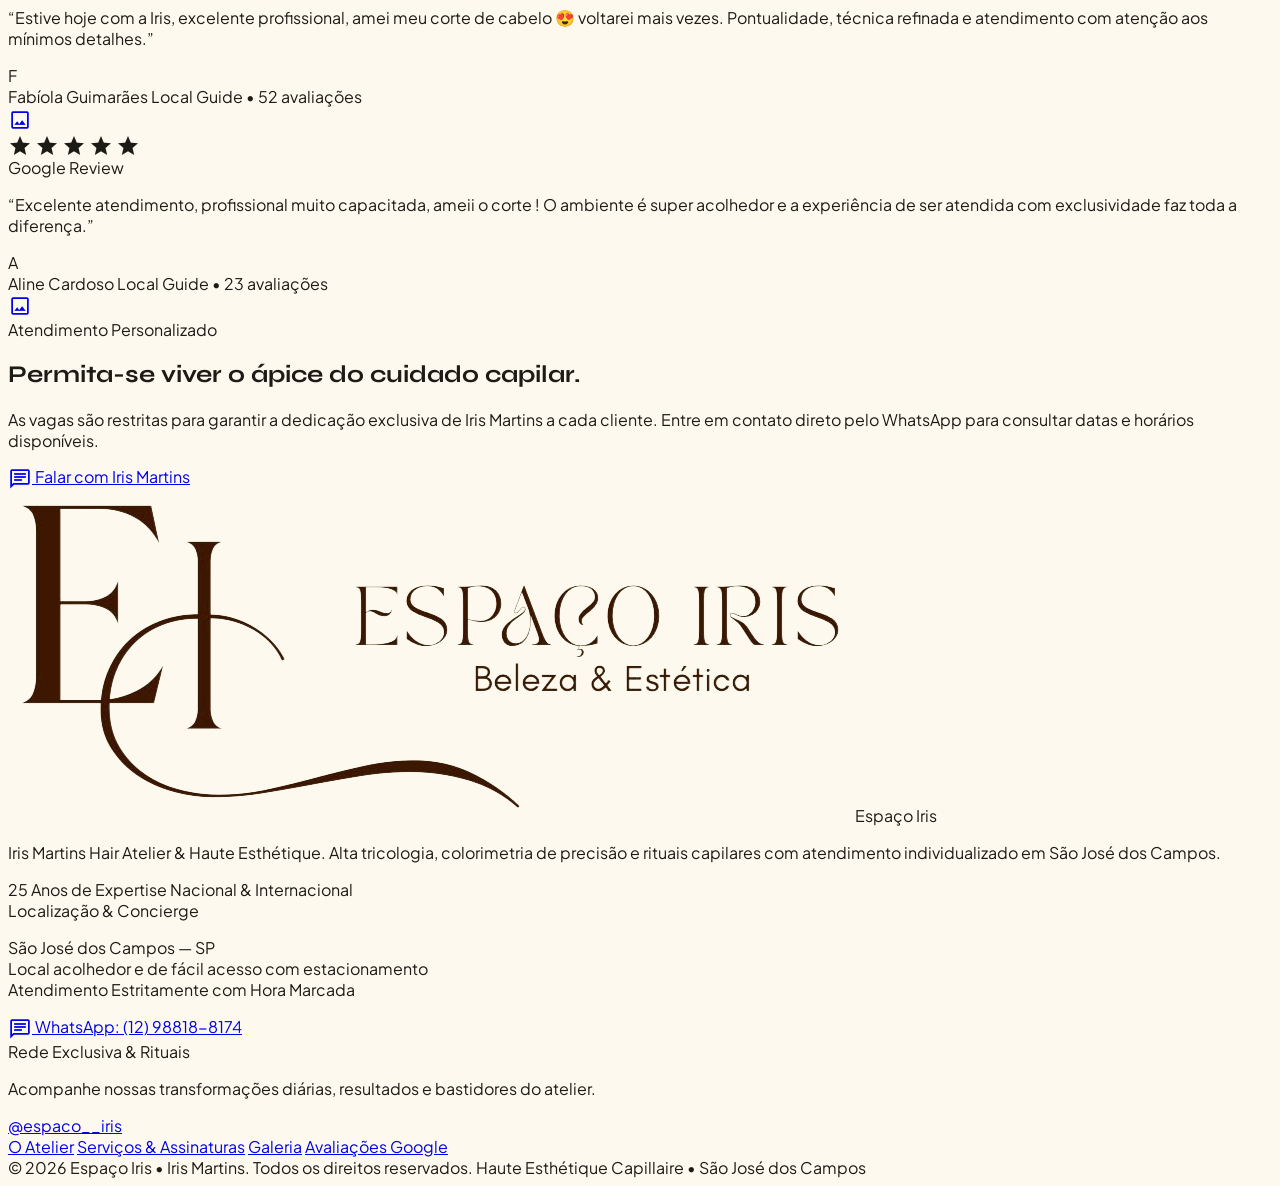
==== commit 80fc59ba: "feat: adicionar foto da fachada e equipe no hero com efeito de dissolucao e desfoque sutil" ====
--- a/index.html
+++ b/index.html
@@ -221,15 +221,19 @@
     <!-- ======================= 2. HERO SECTION ======================= -->
     <section id="inicio" class="relative w-full overflow-hidden bg-surface-container-low min-h-[92vh] flex flex-col justify-between -mt-20 pt-32 pb-14">
       
-      <!-- Background Image Layer with Crossfade -->
-      <div class="absolute inset-0 z-0 overflow-hidden pointer-events-none">
-        <img src="img/hero-iris.png" alt="Iris Martins Atendimento" class="hero-bg-slide active object-cover object-[center_25%] w-full h-full"/>
-        <img src="img/hero2-iris.png" alt="Resultado e Atendimento" class="hero-bg-slide object-cover object-[center_30%] w-full h-full"/>
-        <img src="img/iris-cliente.png" alt="Cliente Feliz Espaço Iris" class="hero-bg-slide object-cover object-[center_20%] w-full h-full"/>
+      <!-- Background Image Layer com Desfoque & Efeito de Dissolução ao Abrir a Página -->
+      <div class="hero-bg-container absolute inset-0 z-0 overflow-hidden pointer-events-none select-none">
+        <div class="hero-bg-wrapper">
+          <img src="img/Entrada.jpeg" 
+               alt="Fachada e Equipe Espaço Iris - Cabelo e Estética" 
+               class="hero-bg-photo"
+               loading="eager"
+               decoding="async"/>
+        </div>
         
-        <!-- Gradient atmospheric overlays -->
-        <div class="absolute inset-0 bg-gradient-to-t from-background via-background/85 to-background/30"></div>
-        <div class="absolute inset-0 bg-gradient-to-r from-background via-background/70 to-transparent"></div>
+        <!-- Gradient atmospheric overlays para máxima legibilidade e destaque das letras sem esconder a foto -->
+        <div class="absolute bottom-0 left-0 right-0 h-44 bg-gradient-to-t from-background via-background/60 to-transparent"></div>
+        <div class="absolute inset-0 bg-gradient-to-r from-background/90 via-background/55 to-transparent md:w-3/5"></div>
       </div>
 
       <!-- Main Content Container -->
--- a/css/style.css
+++ b/css/style.css
@@ -81,17 +81,57 @@
   border-color: rgba(121, 88, 48, 0.3);
 }
 
-/* Hero background slides */
-.hero-bg-slide {
+/* ==========================================================================
+   HERO BACKGROUND — FOTO DE ENTRADA COM DESFOQUE E DISSOLUÇÃO SUAVE
+   ========================================================================== */
+
+:root {
+  --hero-blur: 2px;          /* Desfoque suave e discreto para manter a foto nítida e reconhecível */
+  --hero-opacity: 0.85;      /* Visibilidade nítida da foto de fundo */
+  --hero-position-y: 58%;    /* Enquadramento vertical: sobe a foto para destacar o rosto das mulheres */
+  --hero-scale-start: 1.05;  /* Leve aproximação na transição */
+  --hero-scale-end: 1.01;    /* Enquadramento final */
+}
+
+.hero-bg-container {
   position: absolute;
   inset: 0;
+  z-index: 0;
+  overflow: hidden;
+  pointer-events: none;
+}
+
+.hero-bg-wrapper {
+  position: absolute;
+  /* Margem negativa para compensar o desfoque sutil nas extremidades */
+  inset: -12px;
+  overflow: hidden;
+}
+
+.hero-bg-photo {
+  width: 100%;
+  height: 100%;
+  object-fit: cover;
+  object-position: center var(--hero-position-y, 58%);
+  filter: blur(var(--hero-blur));
   opacity: 0;
-  transition: opacity 1.4s ease-in-out, transform 8s ease-out;
-  transform: scale(1.04);
-}
-.hero-bg-slide.active {
-  opacity: 0.32;
-  transform: scale(1);
+  transform: scale(var(--hero-scale-start));
+  /* Efeito de dissolução suave e cinematográfico na abertura da página */
+  animation: heroDissolveIn 1.6s cubic-bezier(0.16, 1, 0.3, 1) 0.05s forwards;
+  will-change: opacity, transform, filter;
+}
+
+@keyframes heroDissolveIn {
+  0% {
+    opacity: 0;
+    filter: blur(8px);
+    transform: scale(var(--hero-scale-start));
+  }
+  100% {
+    opacity: var(--hero-opacity);
+    filter: blur(var(--hero-blur));
+    transform: scale(var(--hero-scale-end));
+  }
 }
 
 /* Before & After Interactive Slider */
@@ -384,12 +424,13 @@
 
 @media (prefers-reduced-motion: reduce) {
   .animate-dissolve,
-  .reveal-on-scroll {
+  .reveal-on-scroll,
+  .hero-bg-photo {
     animation: none !important;
     transition: none !important;
-    opacity: 1 !important;
-    transform: none !important;
-    filter: none !important;
+    opacity: var(--hero-opacity, 0.85) !important;
+    transform: scale(var(--hero-scale-end, 1.01)) !important;
+    filter: blur(var(--hero-blur, 2px)) !important;
   }
 }
 
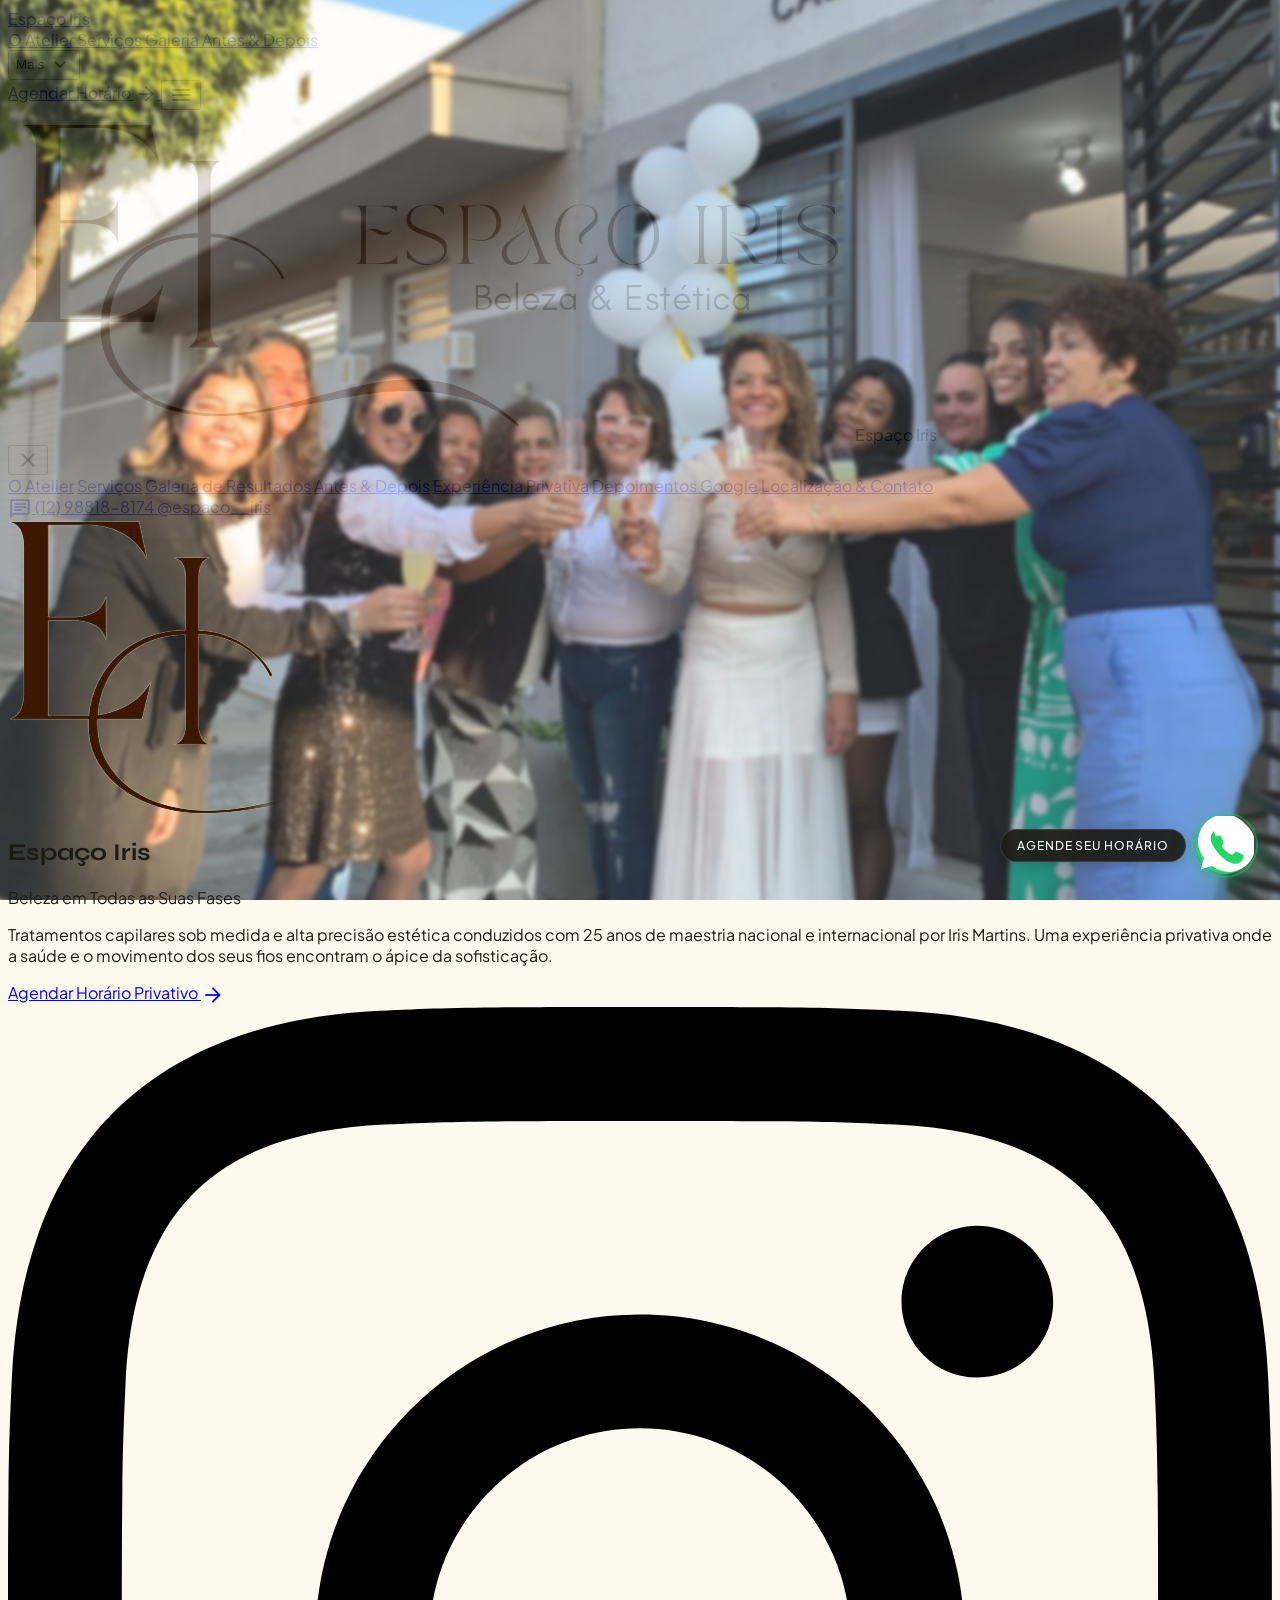
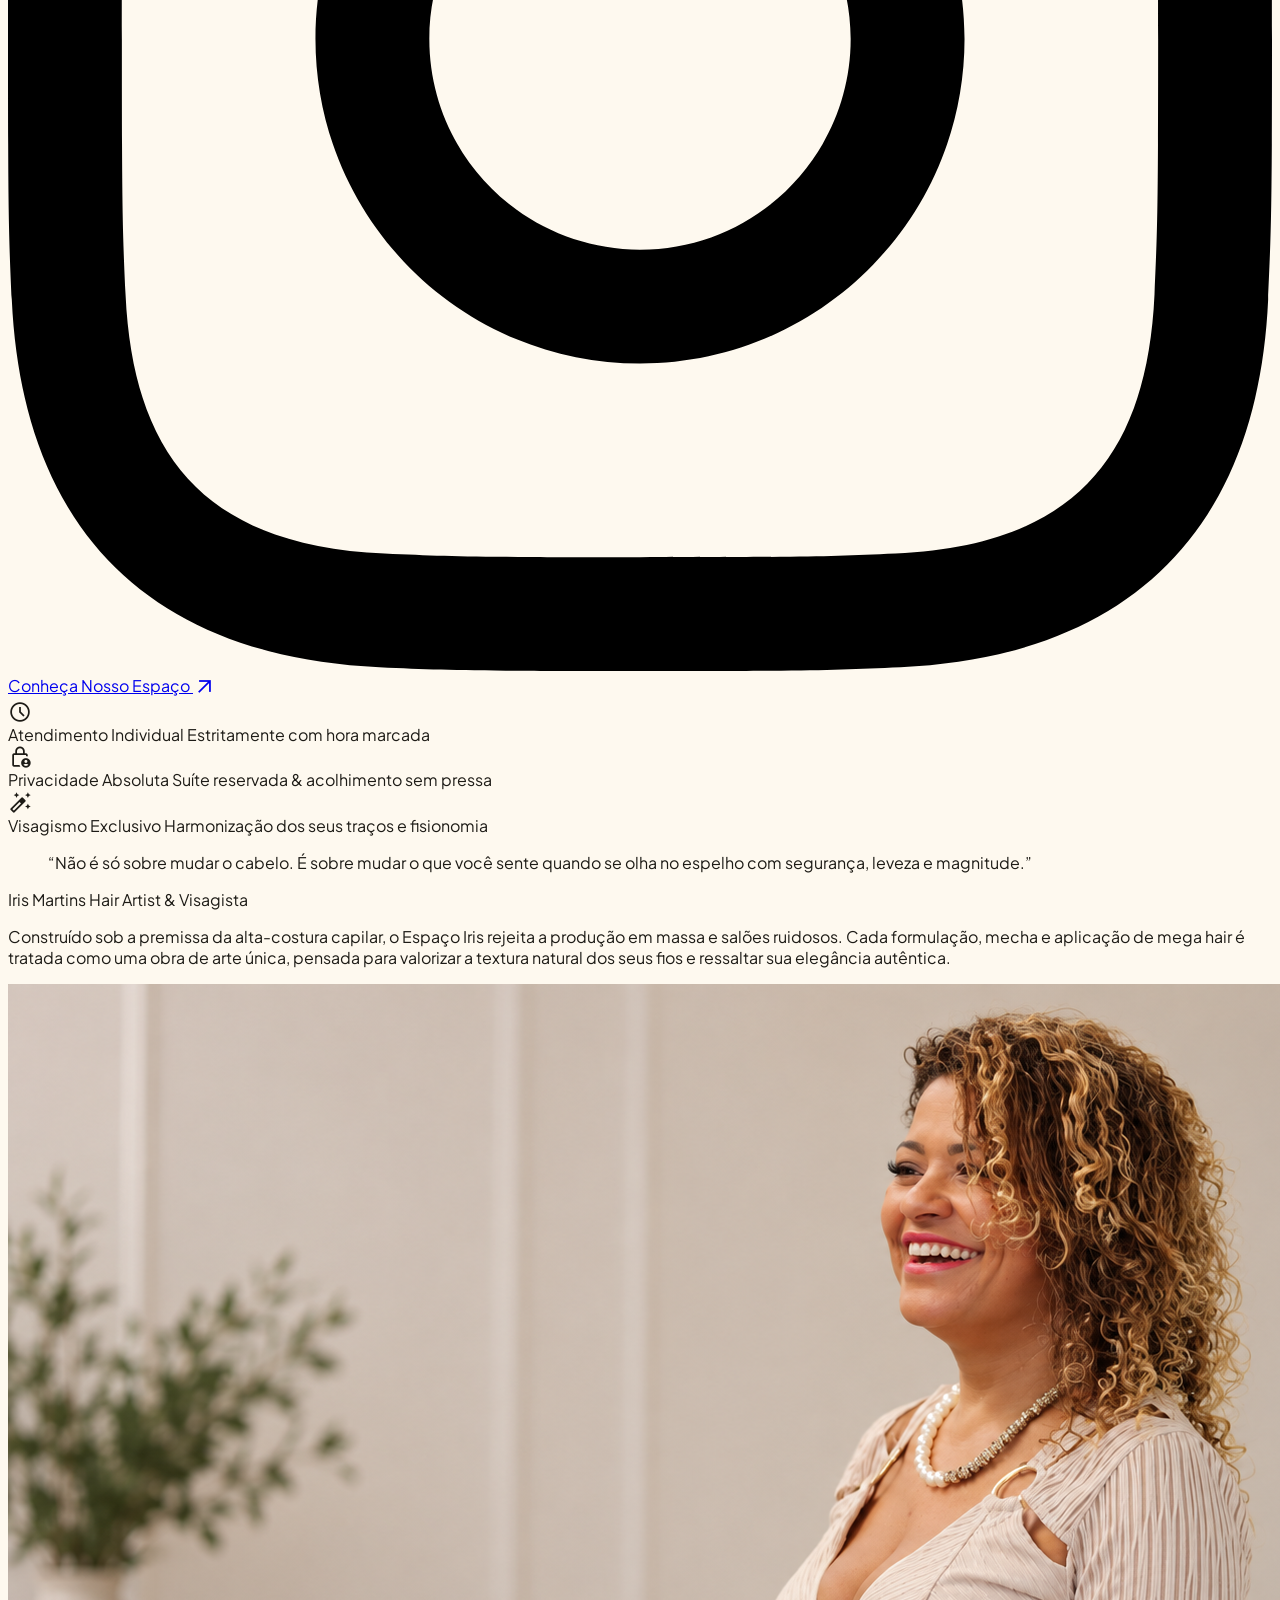
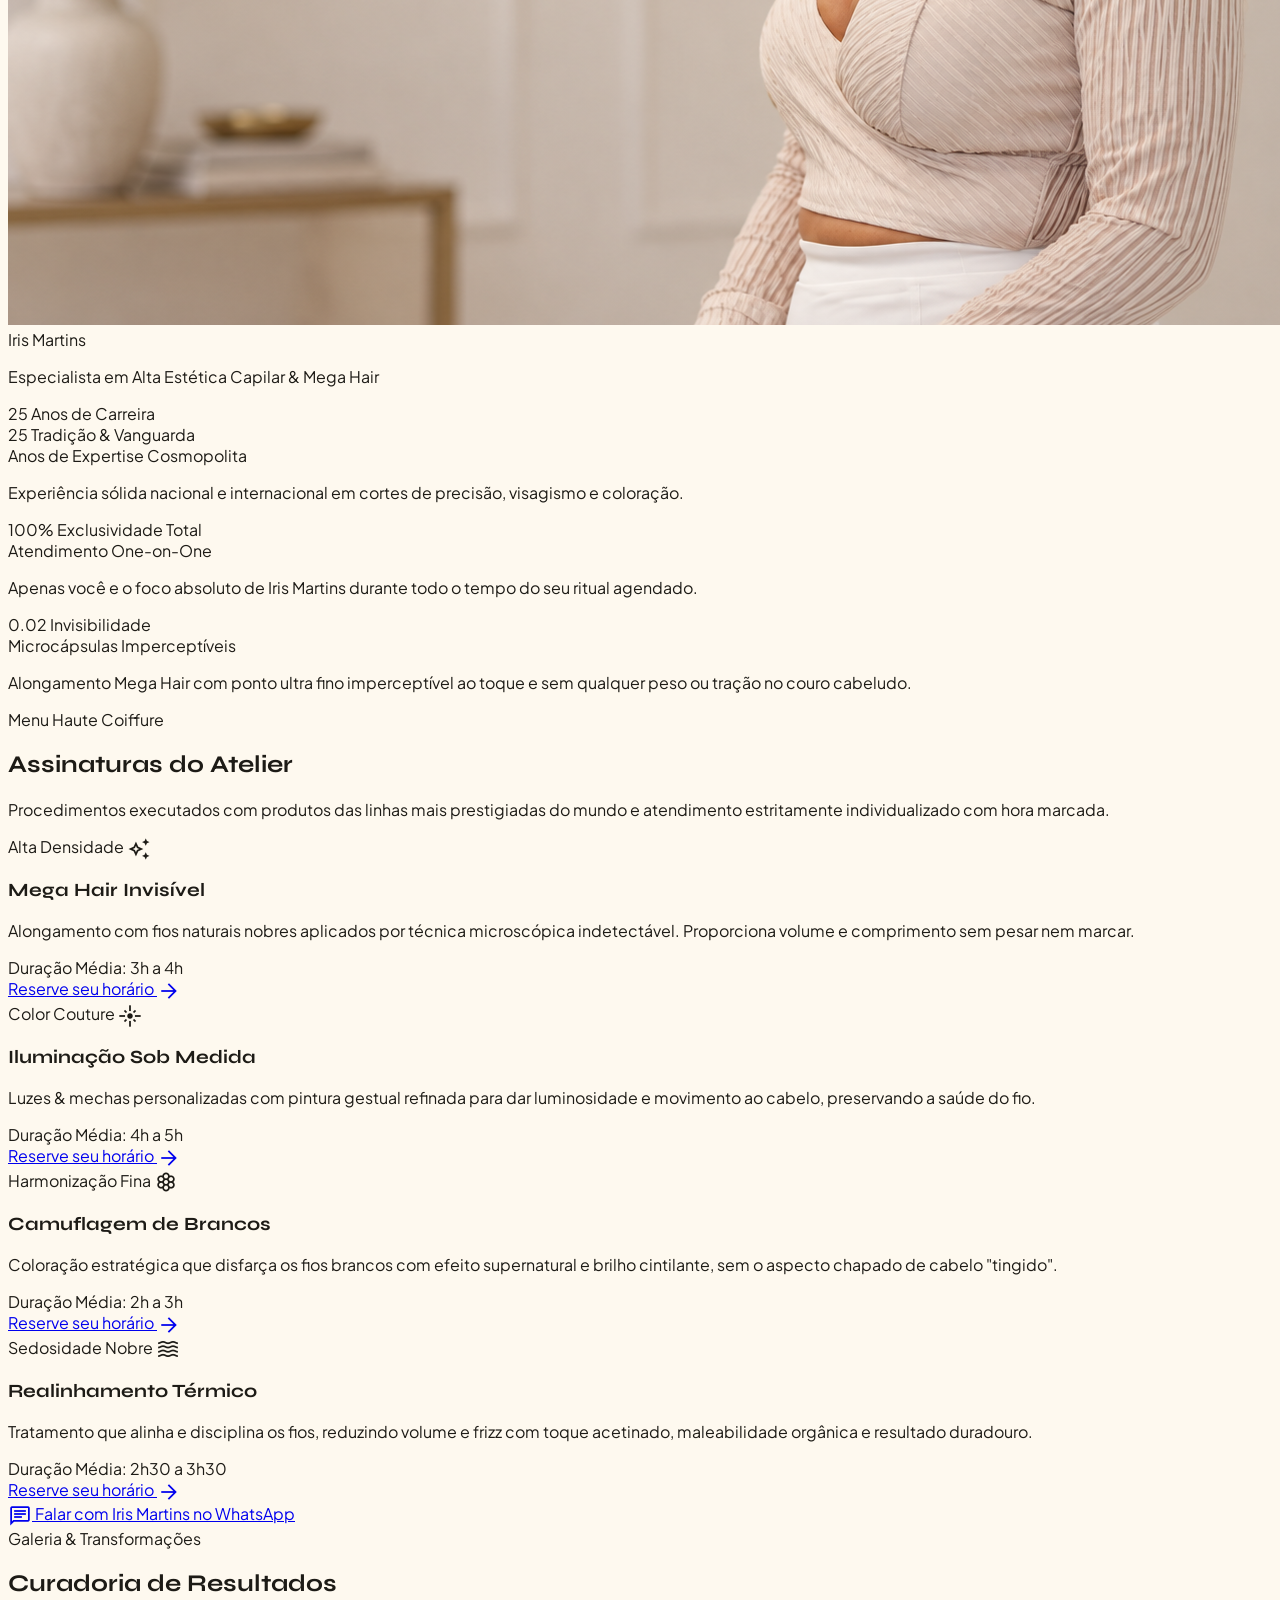
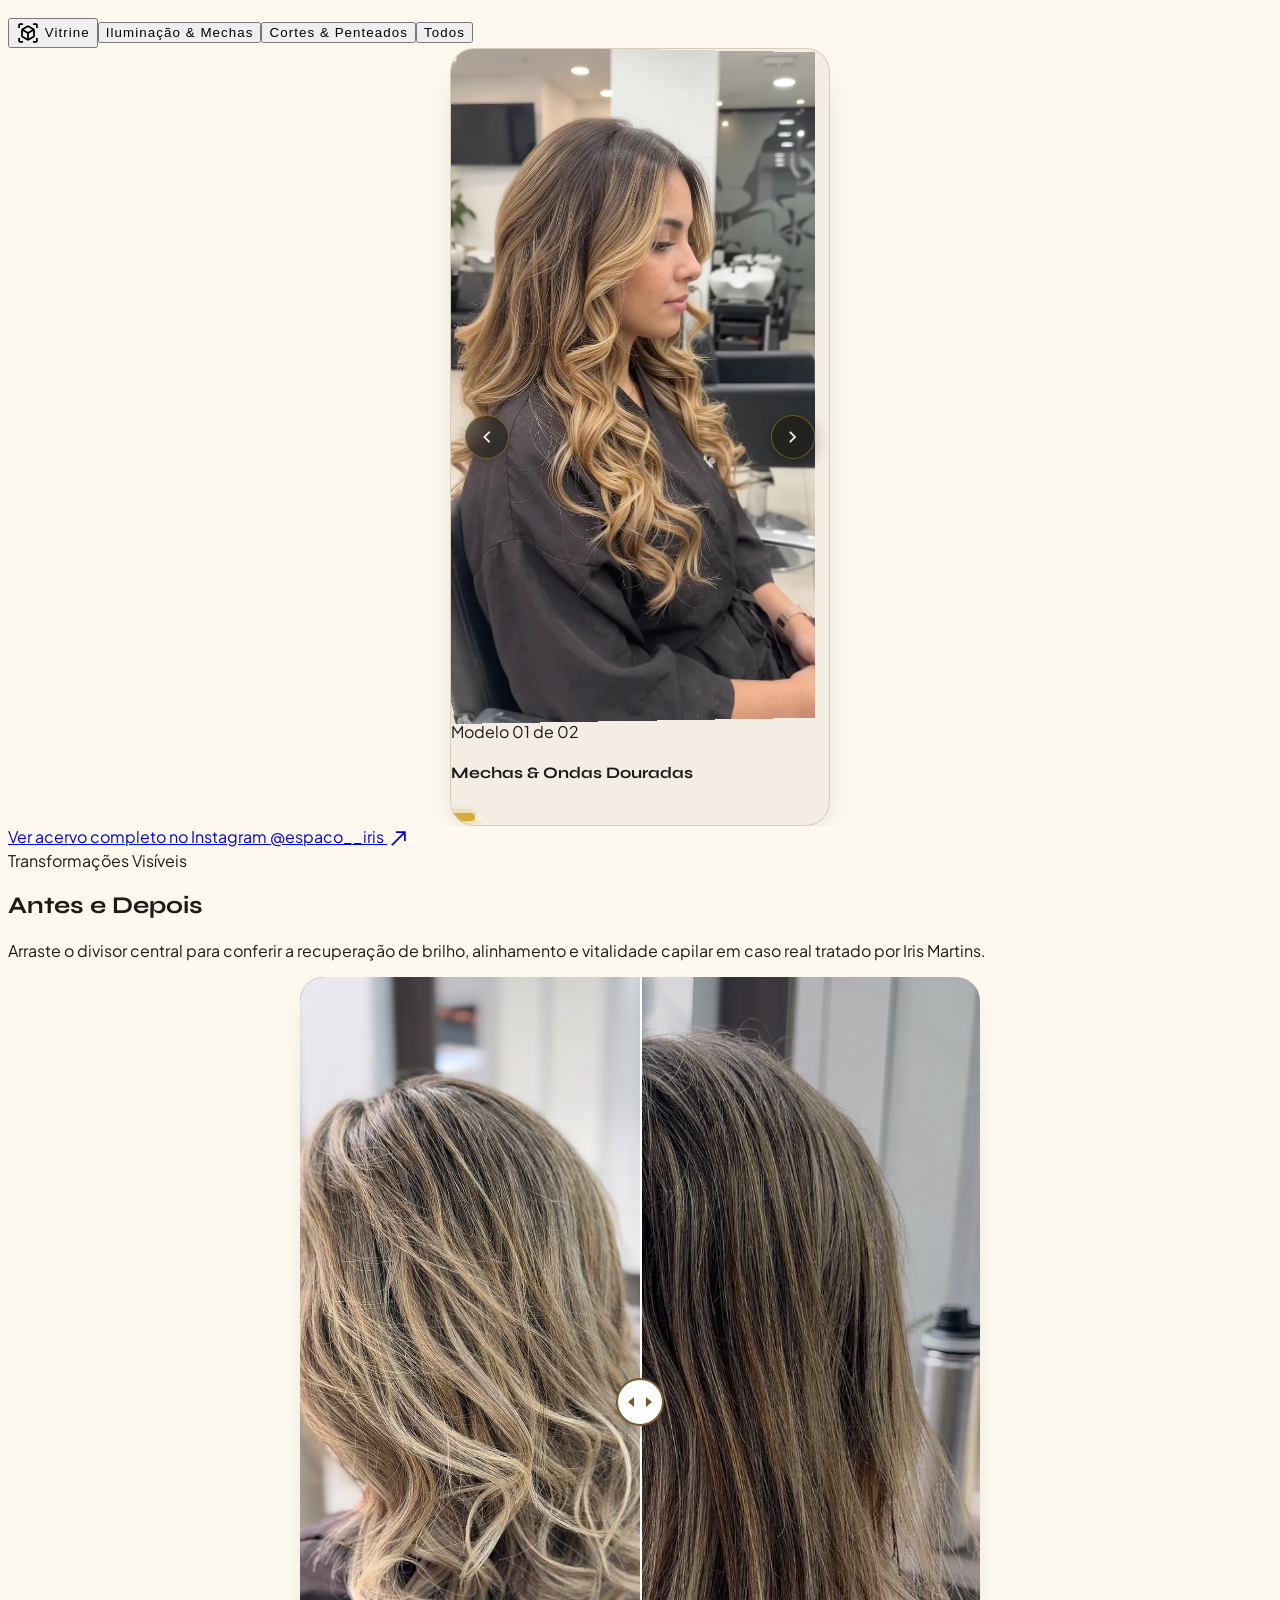
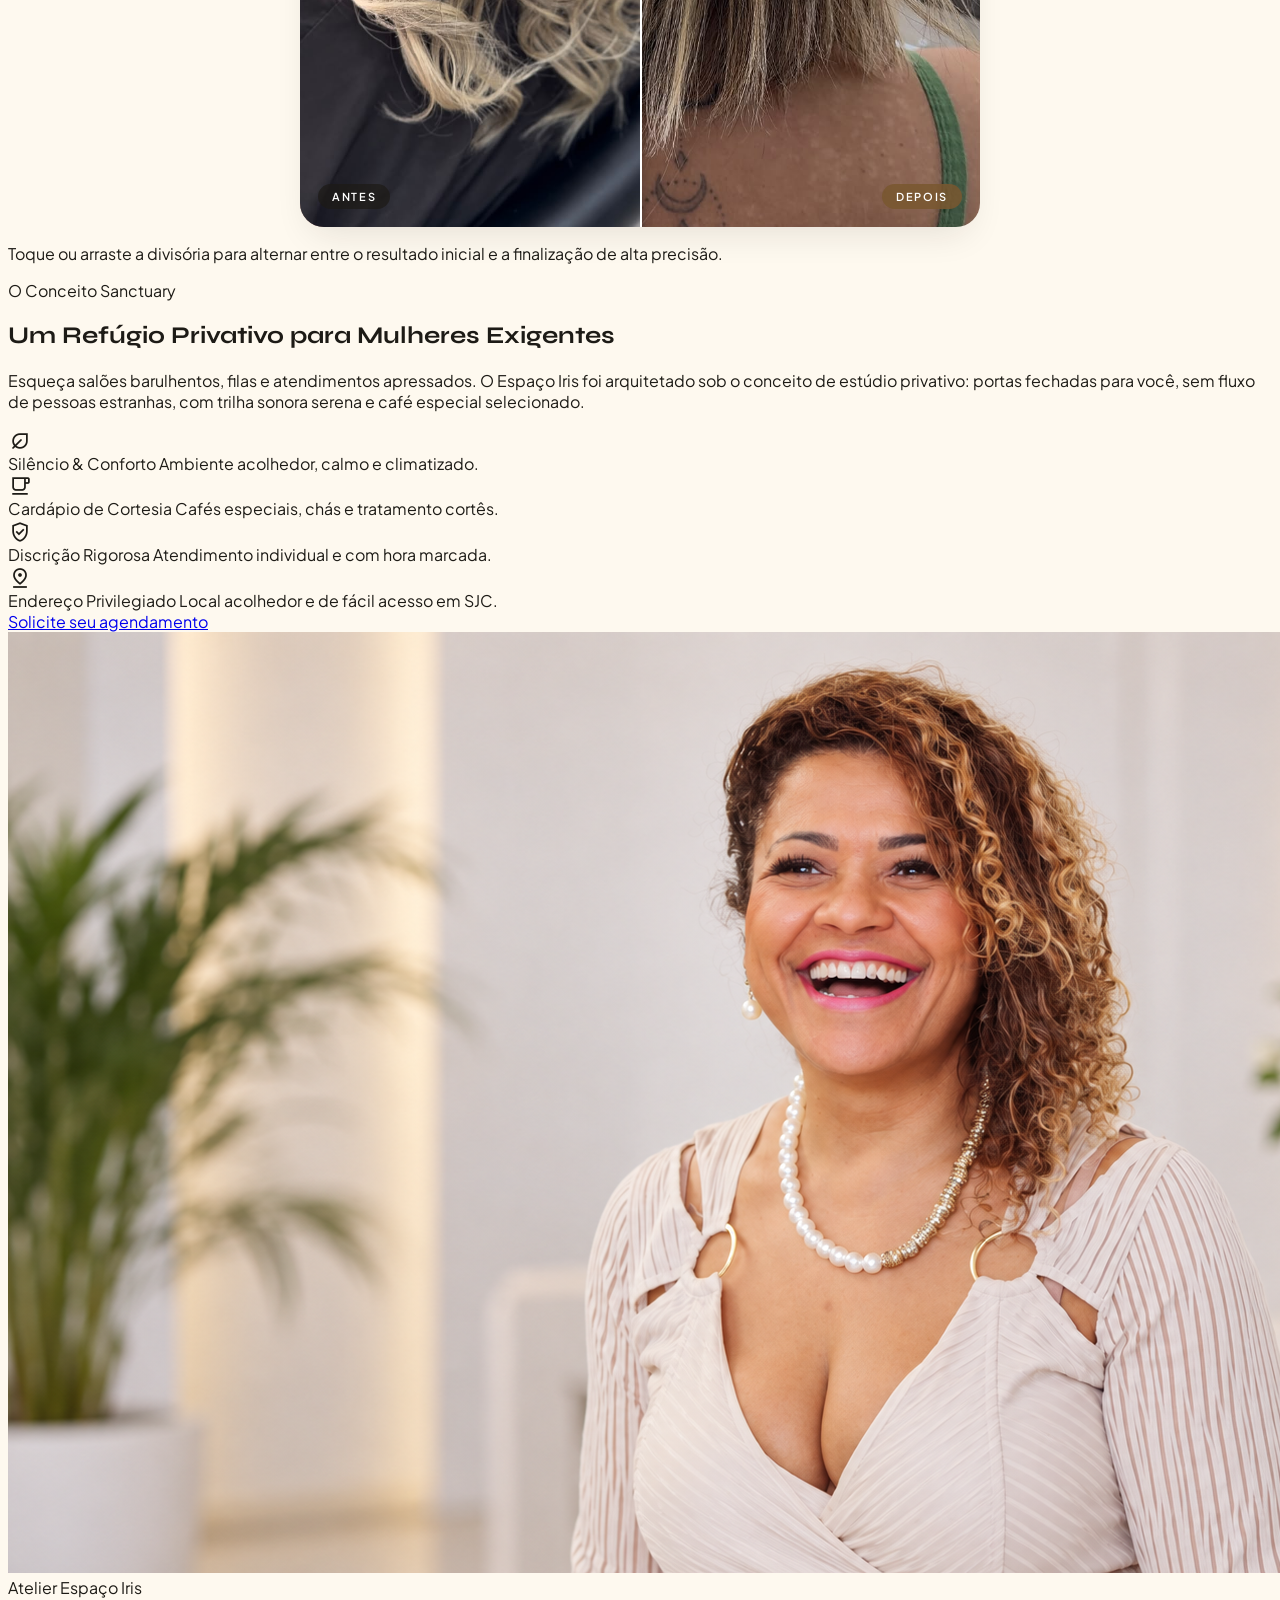
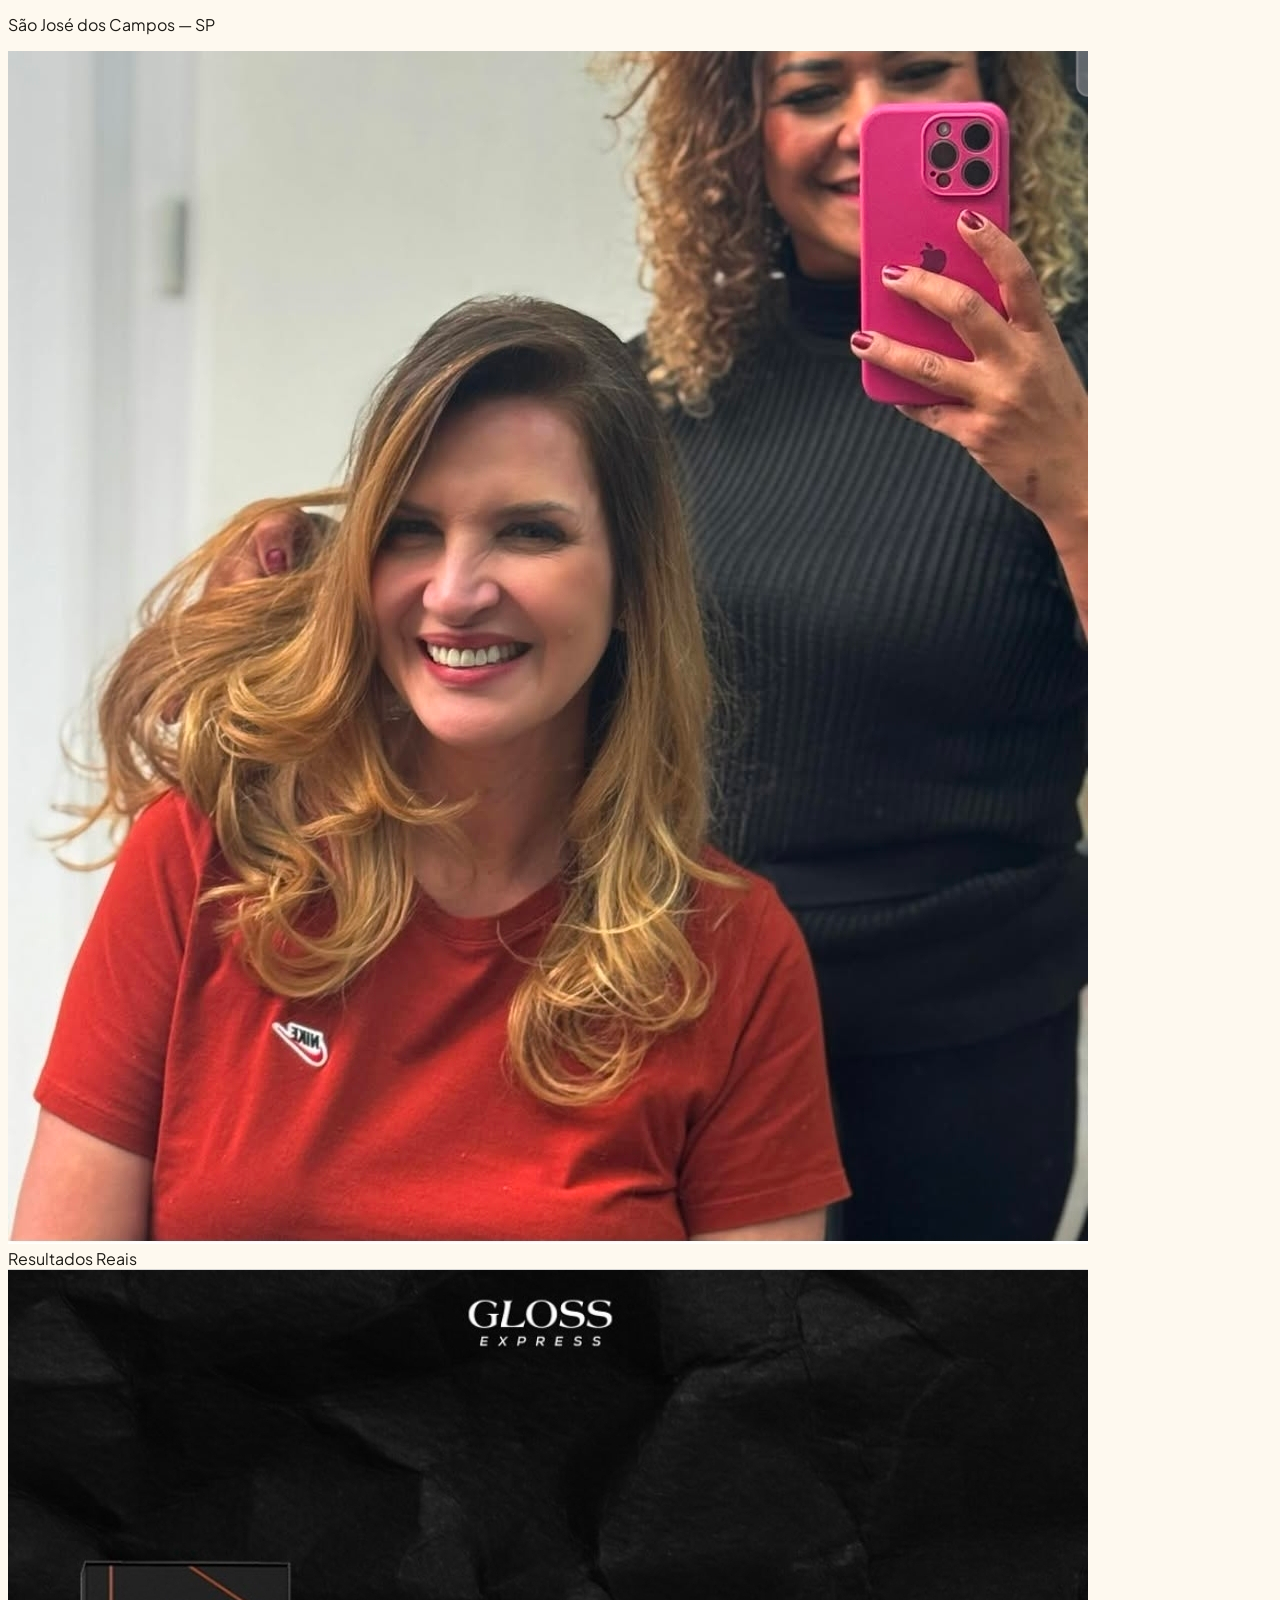
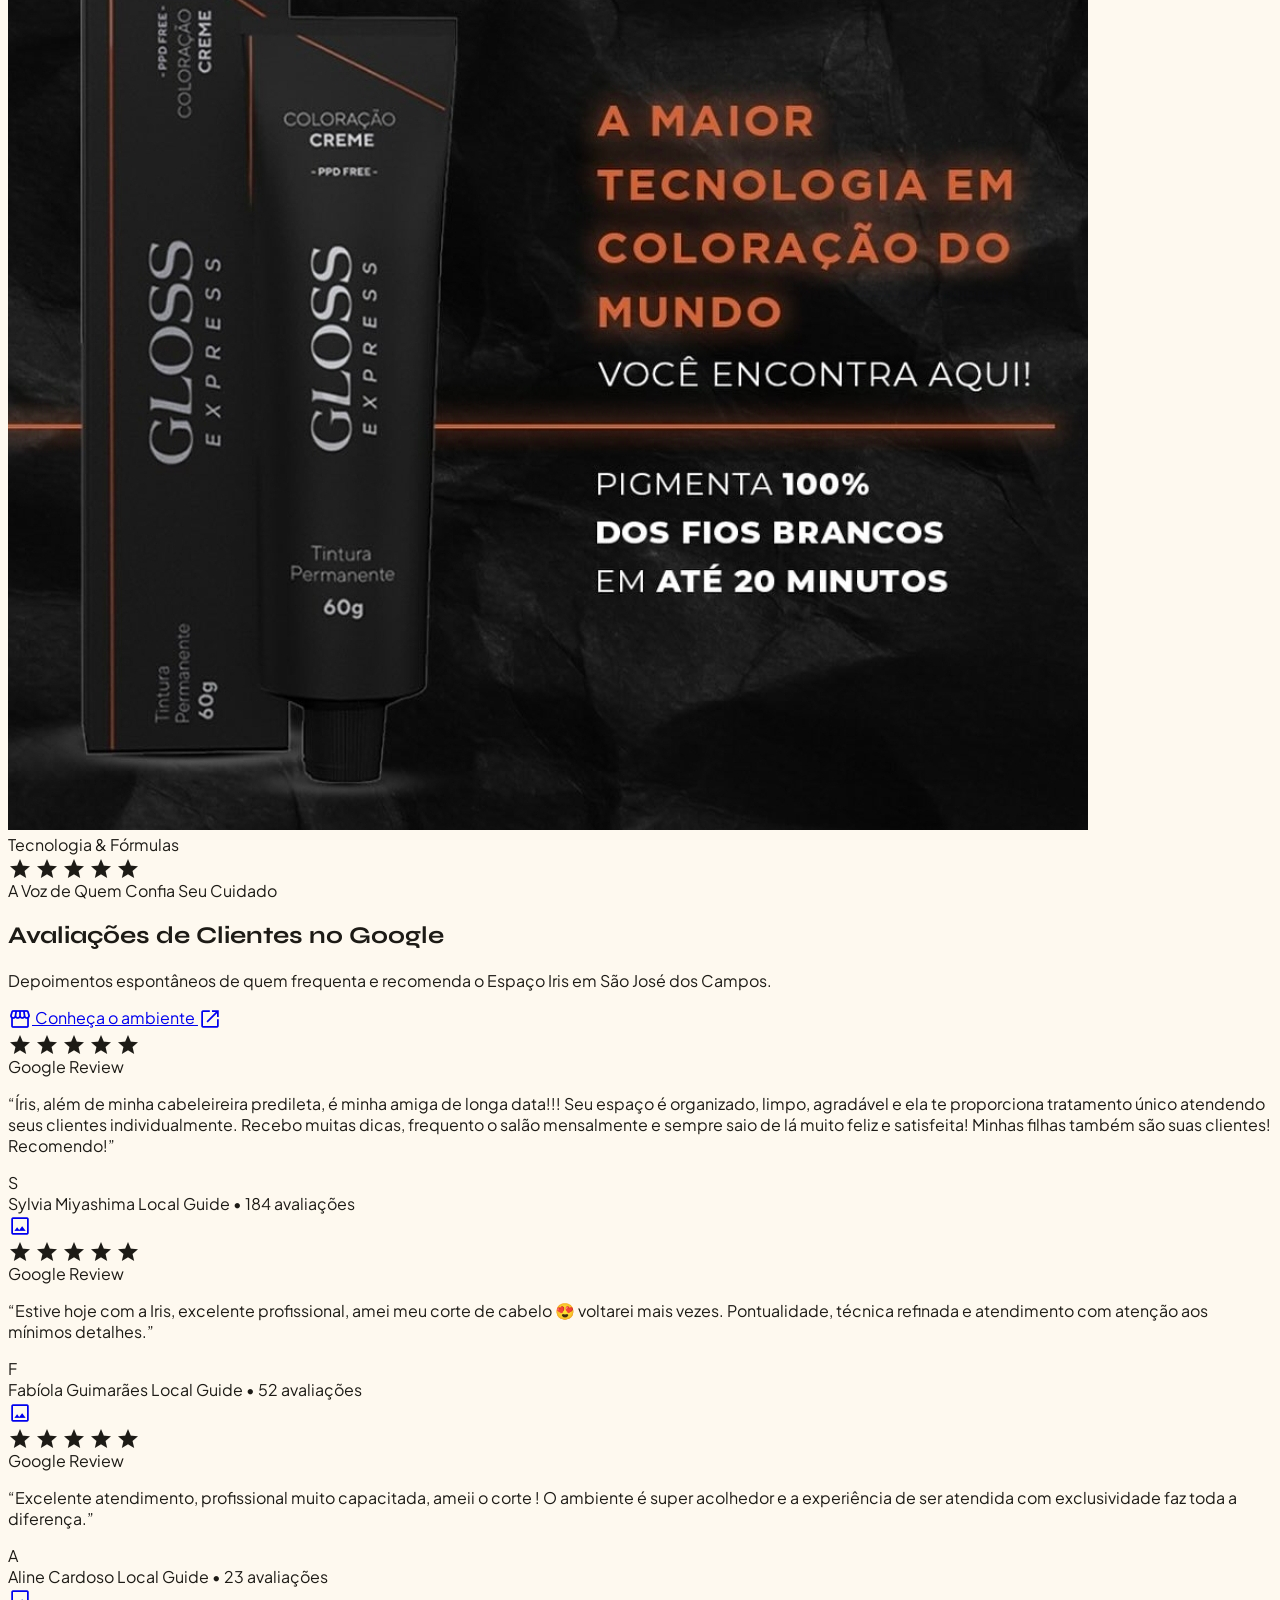
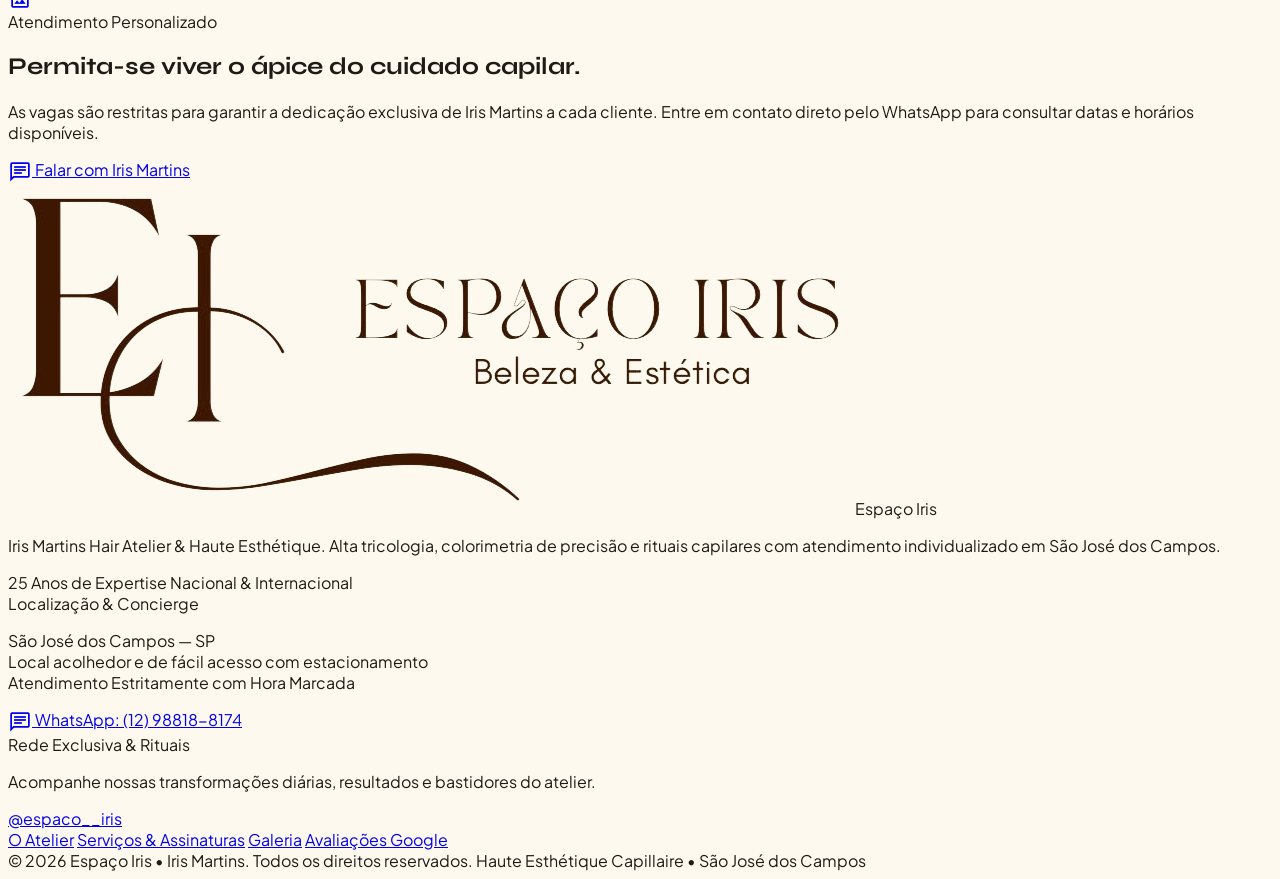
==== commit d8197d01: "feat: adicionar botao Conheca Nosso Espaco direcionando ao Instagram no Hero" ====
--- a/index.html
+++ b/index.html
@@ -1,6 +1,24 @@
 <!DOCTYPE html>
 <html lang="pt-BR" class="scroll-smooth">
 <head>
+  <!-- Google Tag Manager -->
+  <script>(function(w,d,s,l,i){w[l]=w[l]||[];w[l].push({'gtm.start':
+  new Date().getTime(),event:'gtm.js'});var f=d.getElementsByTagName(s)[0],
+  j=d.createElement(s),dl=l!='dataLayer'?'&l='+l:'';j.async=true;j.src=
+  'https://www.googletagmanager.com/gtm.js?id='+i+dl;f.parentNode.insertBefore(j,f);
+  })(window,document,'script','dataLayer','GTM-5B446LRF');</script>
+  <!-- End Google Tag Manager -->
+
+  <!-- Google tag (gtag.js) -->
+  <script async src="https://www.googletagmanager.com/gtag/js?id=G-DD9PJJP7YJ"></script>
+  <script>
+    window.dataLayer = window.dataLayer || [];
+    function gtag(){dataLayer.push(arguments);}
+    gtag('js', new Date());
+
+    gtag('config', 'G-DD9PJJP7YJ');
+  </script>
+
   <meta charset="utf-8"/>
   <meta name="viewport" content="width=device-width, initial-scale=1.0"/>
   <title>Espaço Iris | Haute Coiffure & Atelier de Beleza • Iris Martins</title>
@@ -88,6 +106,10 @@
   <link rel="stylesheet" href="css/style.css"/>
 </head>
 <body class="bg-background font-body-md text-on-surface antialiased selection:bg-secondary-fixed selection:text-on-secondary-fixed">
+  <!-- Google Tag Manager (noscript) -->
+  <noscript><iframe src="https://www.googletagmanager.com/ns.html?id=GTM-5B446LRF"
+  height="0" width="0" style="display:none;visibility:hidden"></iframe></noscript>
+  <!-- End Google Tag Manager (noscript) -->
 
   <!-- ======================= 1. CABEÇALHO / HEADER ======================= -->
   <header class="fixed top-0 left-0 right-0 w-full z-50 bg-surface/90 backdrop-blur-xl border-b border-surface-container-high/60 transition-all duration-300">
@@ -254,17 +276,29 @@
           </div>
 
           <!-- Editorial Lead Copy -->
-          <p class="font-body-lg text-base sm:text-lg text-on-surface-variant max-w-2xl leading-relaxed animate-dissolve animate-delay-3">
+          <p class="font-body-lg font-bold text-base sm:text-lg text-on-surface max-w-2xl leading-relaxed animate-dissolve animate-delay-3">
             Tratamentos capilares sob medida e alta precisão estética conduzidos com 25 anos de maestria nacional e internacional por Iris Martins. Uma experiência privativa onde a saúde e o movimento dos seus fios encontram o ápice da sofisticação.
           </p>
 
           <!-- CTAs -->
-          <div class="flex flex-wrap items-center gap-4 pt-3 animate-dissolve animate-delay-4">
+          <div class="flex flex-col sm:flex-row items-stretch sm:items-center gap-3.5 sm:gap-4 pt-3 animate-dissolve animate-delay-4">
             <a href="https://wa.me/5512988188174?text=Ol%C3%A1%21%20Vim%20pelo%20site%20do%20Espa%C3%A7o%20Iris%20e%20gostaria%20de%20agendar%20um%20hor%C3%A1rio." 
                target="_blank" rel="noopener"
-               class="inline-flex items-center justify-center bg-primary text-on-primary hover:bg-secondary px-8 py-4 rounded-full font-label-caps text-xs tracking-[0.22em] uppercase transition-all duration-300 shadow-md hover:shadow-xl hover:-translate-y-0.5">
+               id="hero-whatsapp-btn"
+               class="inline-flex items-center justify-center bg-primary text-on-primary hover:bg-secondary px-8 py-4 rounded-full font-label-caps text-xs tracking-[0.22em] uppercase transition-all duration-300 shadow-md hover:shadow-xl hover:-translate-y-0.5 text-center">
               <span>Agendar Horário Privativo</span>
               <span class="material-symbols-outlined ml-2 text-[18px]">arrow_forward</span>
+            </a>
+
+            <a href="https://www.instagram.com/espaco__iris/" 
+               target="_blank" rel="noopener"
+               id="hero-instagram-btn"
+               class="inline-flex items-center justify-center bg-surface/90 hover:bg-surface text-on-surface hover:text-secondary border border-primary/20 hover:border-secondary px-7 sm:px-8 py-4 rounded-full font-label-caps text-xs tracking-[0.22em] uppercase transition-all duration-300 shadow-sm hover:shadow-md hover:-translate-y-0.5 group text-center backdrop-blur-md">
+              <svg class="w-4 h-4 mr-2.5 fill-current text-secondary group-hover:scale-110 transition-transform duration-300 flex-shrink-0" viewBox="0 0 24 24">
+                <path d="M12 2.163c3.204 0 3.584.012 4.85.07 3.252.148 4.771 1.691 4.919 4.919.058 1.265.069 1.645.069 4.849 0 3.205-.012 3.584-.069 4.849-.149 3.225-1.664 4.771-4.919 4.919-1.266.058-1.644.07-4.85.07-3.204 0-3.584-.012-4.849-.07-3.26-.149-4.771-1.699-4.919-4.92-.058-1.265-.07-1.644-.07-4.849 0-3.204.013-3.583.07-4.849.149-3.227 1.664-4.771 4.919-4.919 1.266-.057 1.645-.069 4.849-.069zm0-2.163c-3.259 0-3.667.014-4.947.072-4.358.2-6.78 2.618-6.98 6.98-.059 1.281-.073 1.689-.073 4.948 0 3.259.014 3.668.072 4.948.2 4.358 2.618 6.78 6.98 6.98 1.281.058 1.689.072 4.948.072 3.259 0 3.668-.014 4.948-.072 4.354-.2 6.782-2.618 6.979-6.98.059-1.28.073-1.689.073-4.948 0-3.259-.014-3.667-.072-4.947-.196-4.354-2.617-6.78-6.979-6.98-1.281-.059-1.69-.073-4.949-.073zm0 5.838c-3.403 0-6.162 2.759-6.162 6.162s2.759 6.163 6.162 6.163 6.162-2.759 6.162-6.163c0-3.403-2.759-6.162-6.162-6.162zm0 10.162c-2.209 0-4-1.79-4-4 0-2.209 1.791-4 4-4s4 1.791 4 4c0 2.21-1.791 4-4 4zm6.406-11.845c-.796 0-1.441.645-1.441 1.44s.645 1.44 1.441 1.44c.795 0 1.439-.645 1.439-1.44s-.644-1.44-1.439-1.44z"/>
+              </svg>
+              <span>Conheça Nosso Espaço</span>
+              <span class="material-symbols-outlined ml-1.5 text-[16px] text-secondary opacity-70 group-hover:translate-x-0.5 group-hover:-translate-y-0.5 transition-transform">arrow_outward</span>
             </a>
           </div>
 
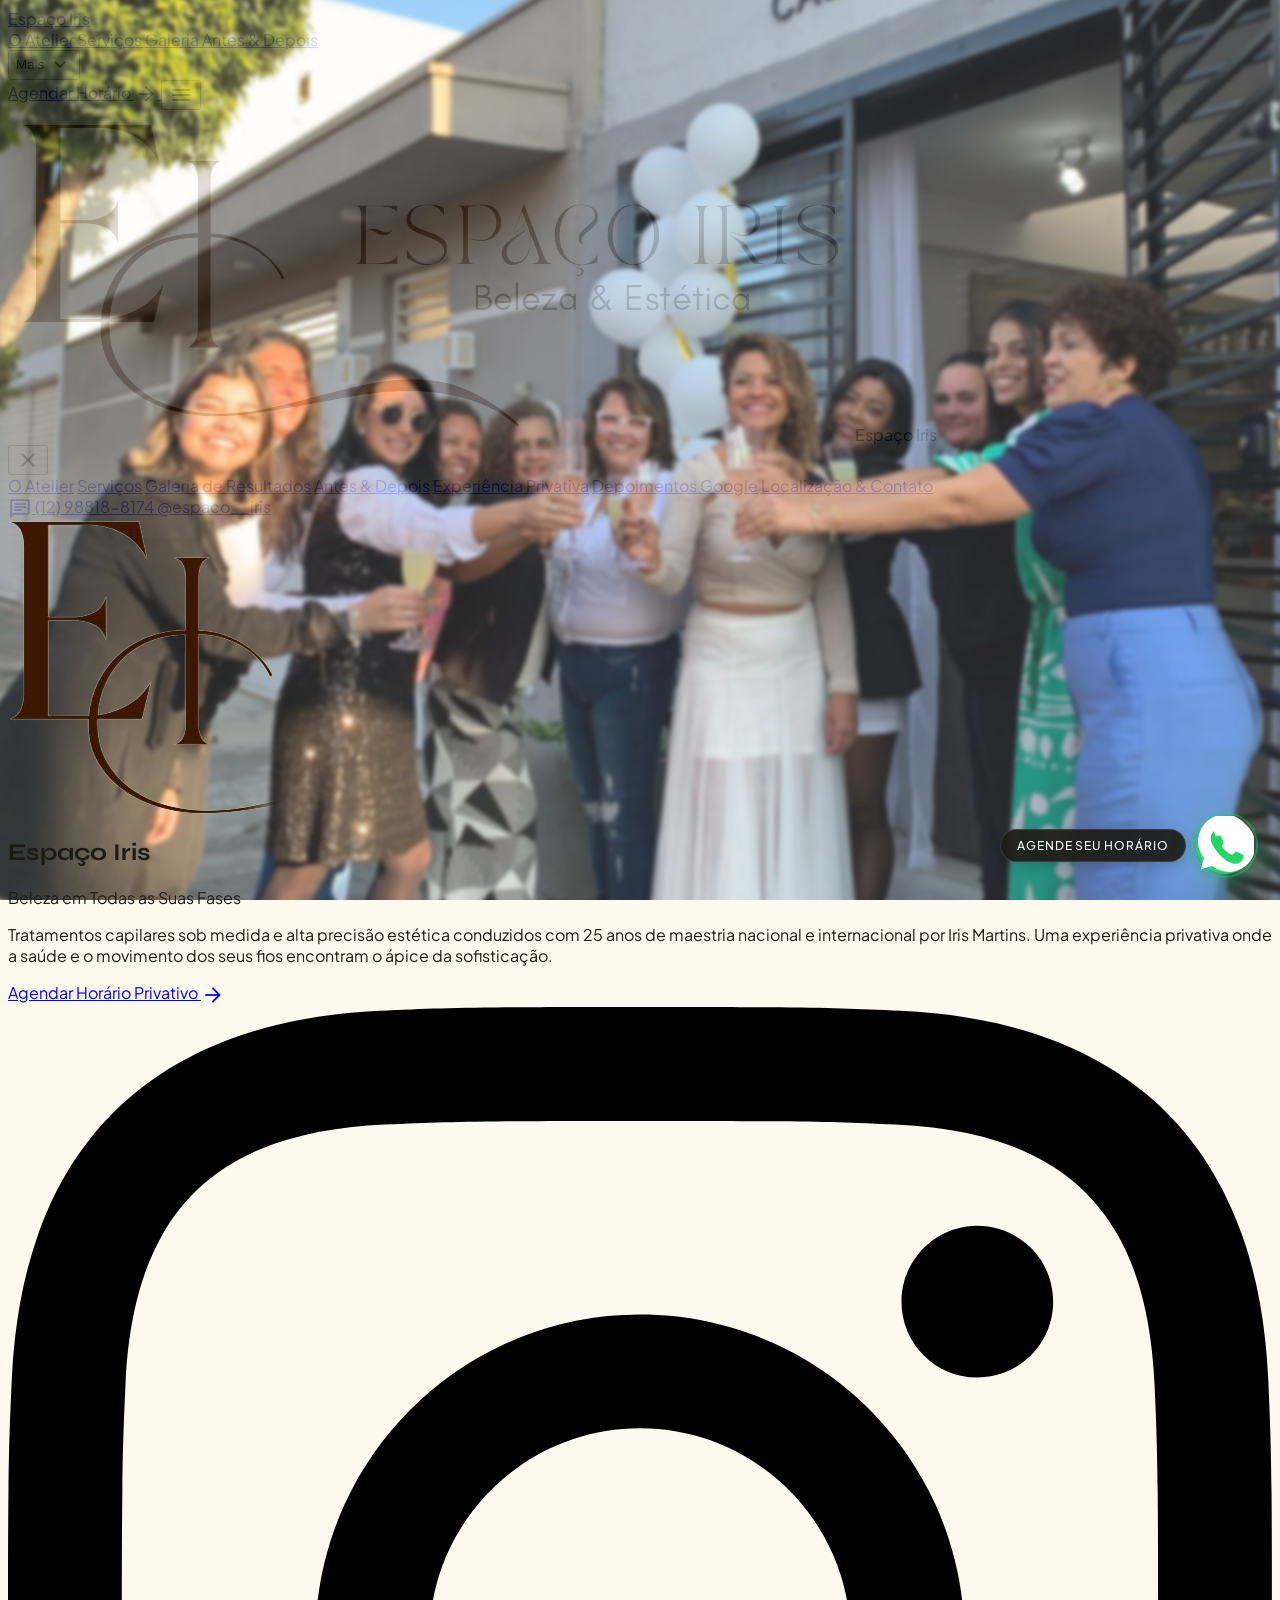
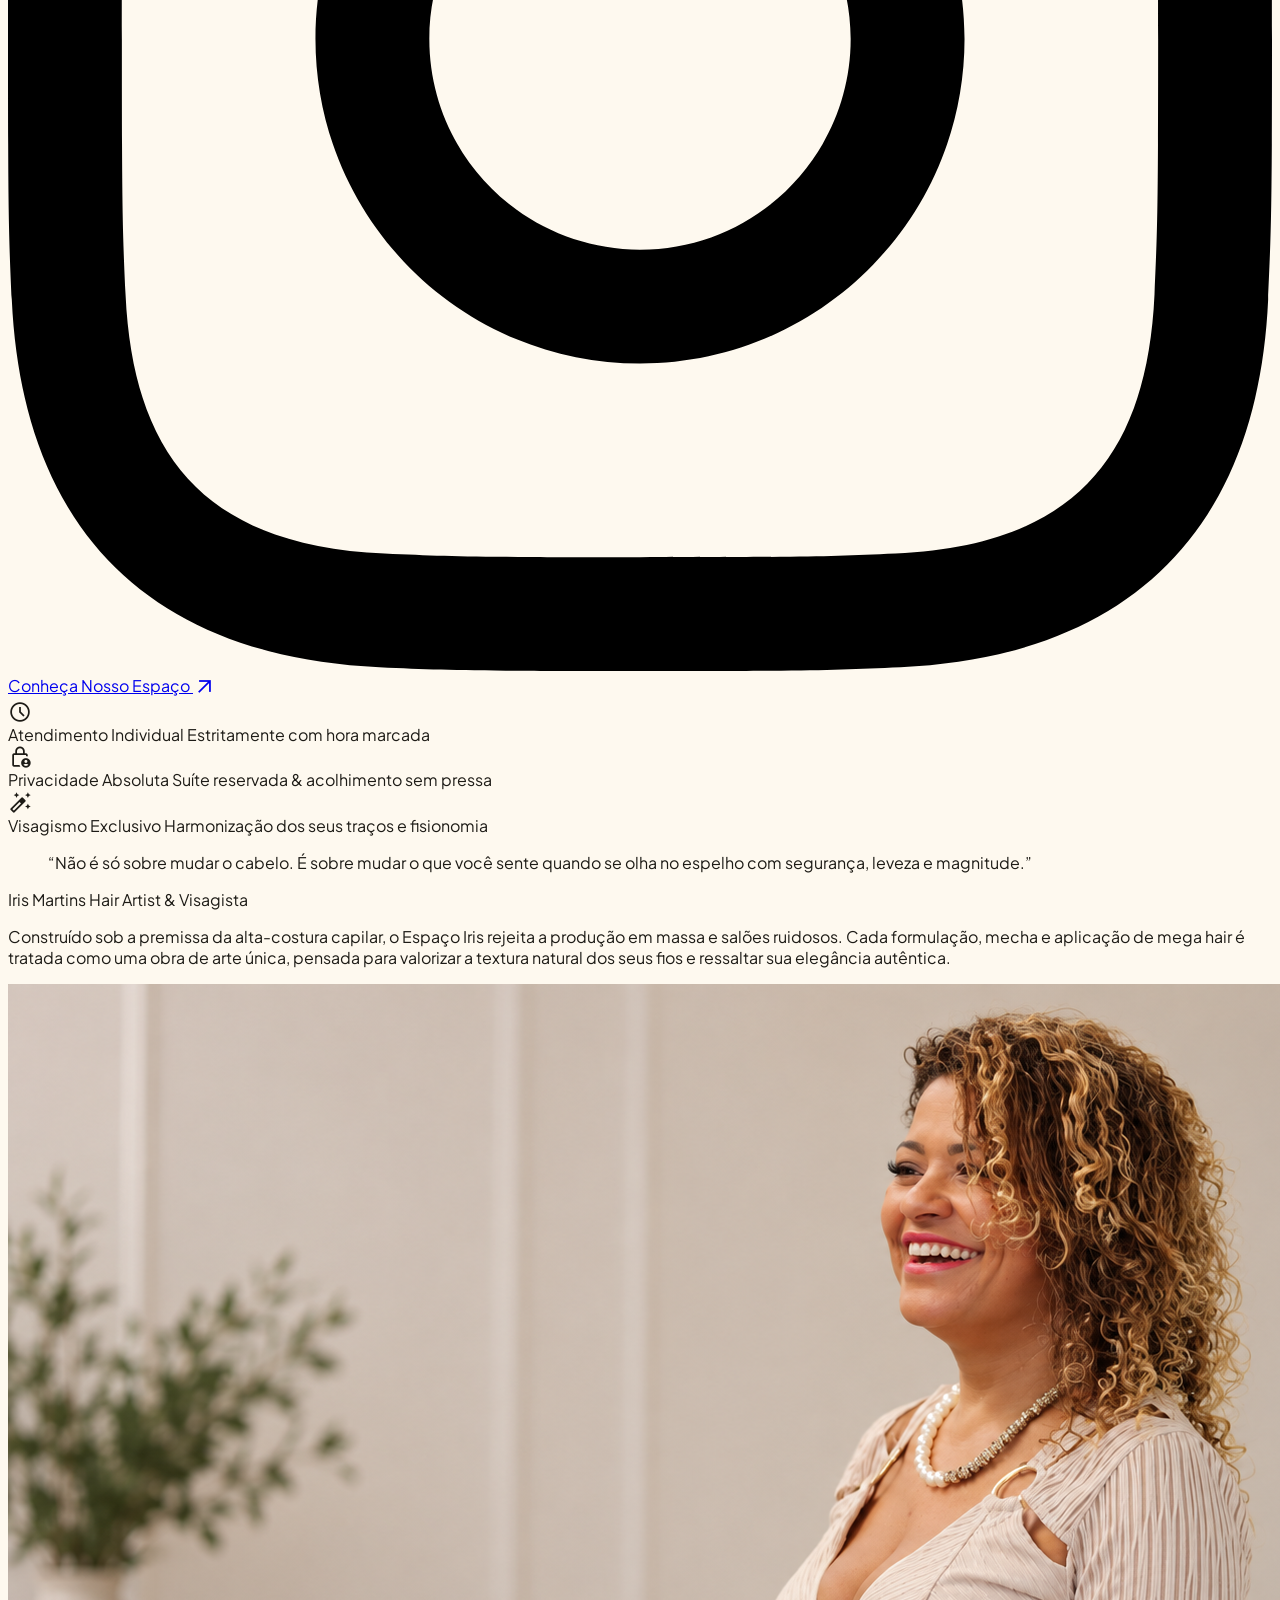
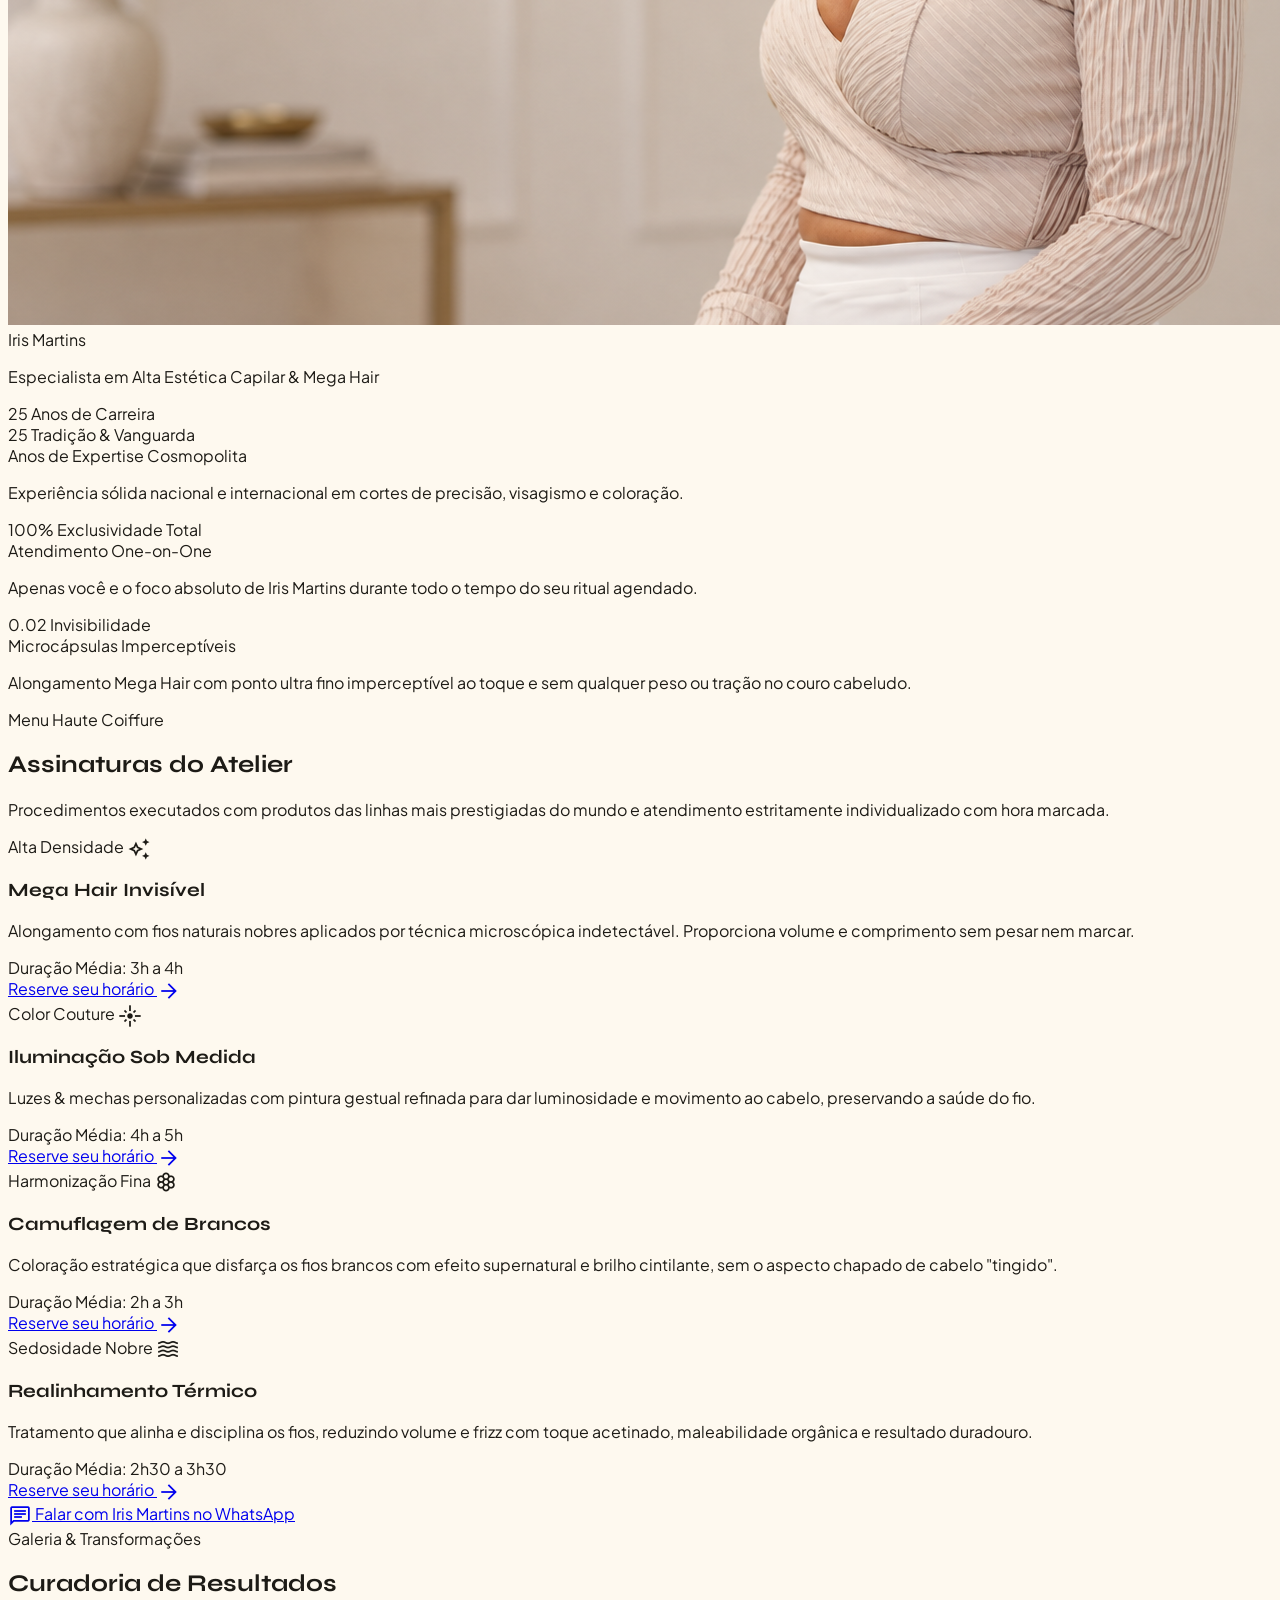
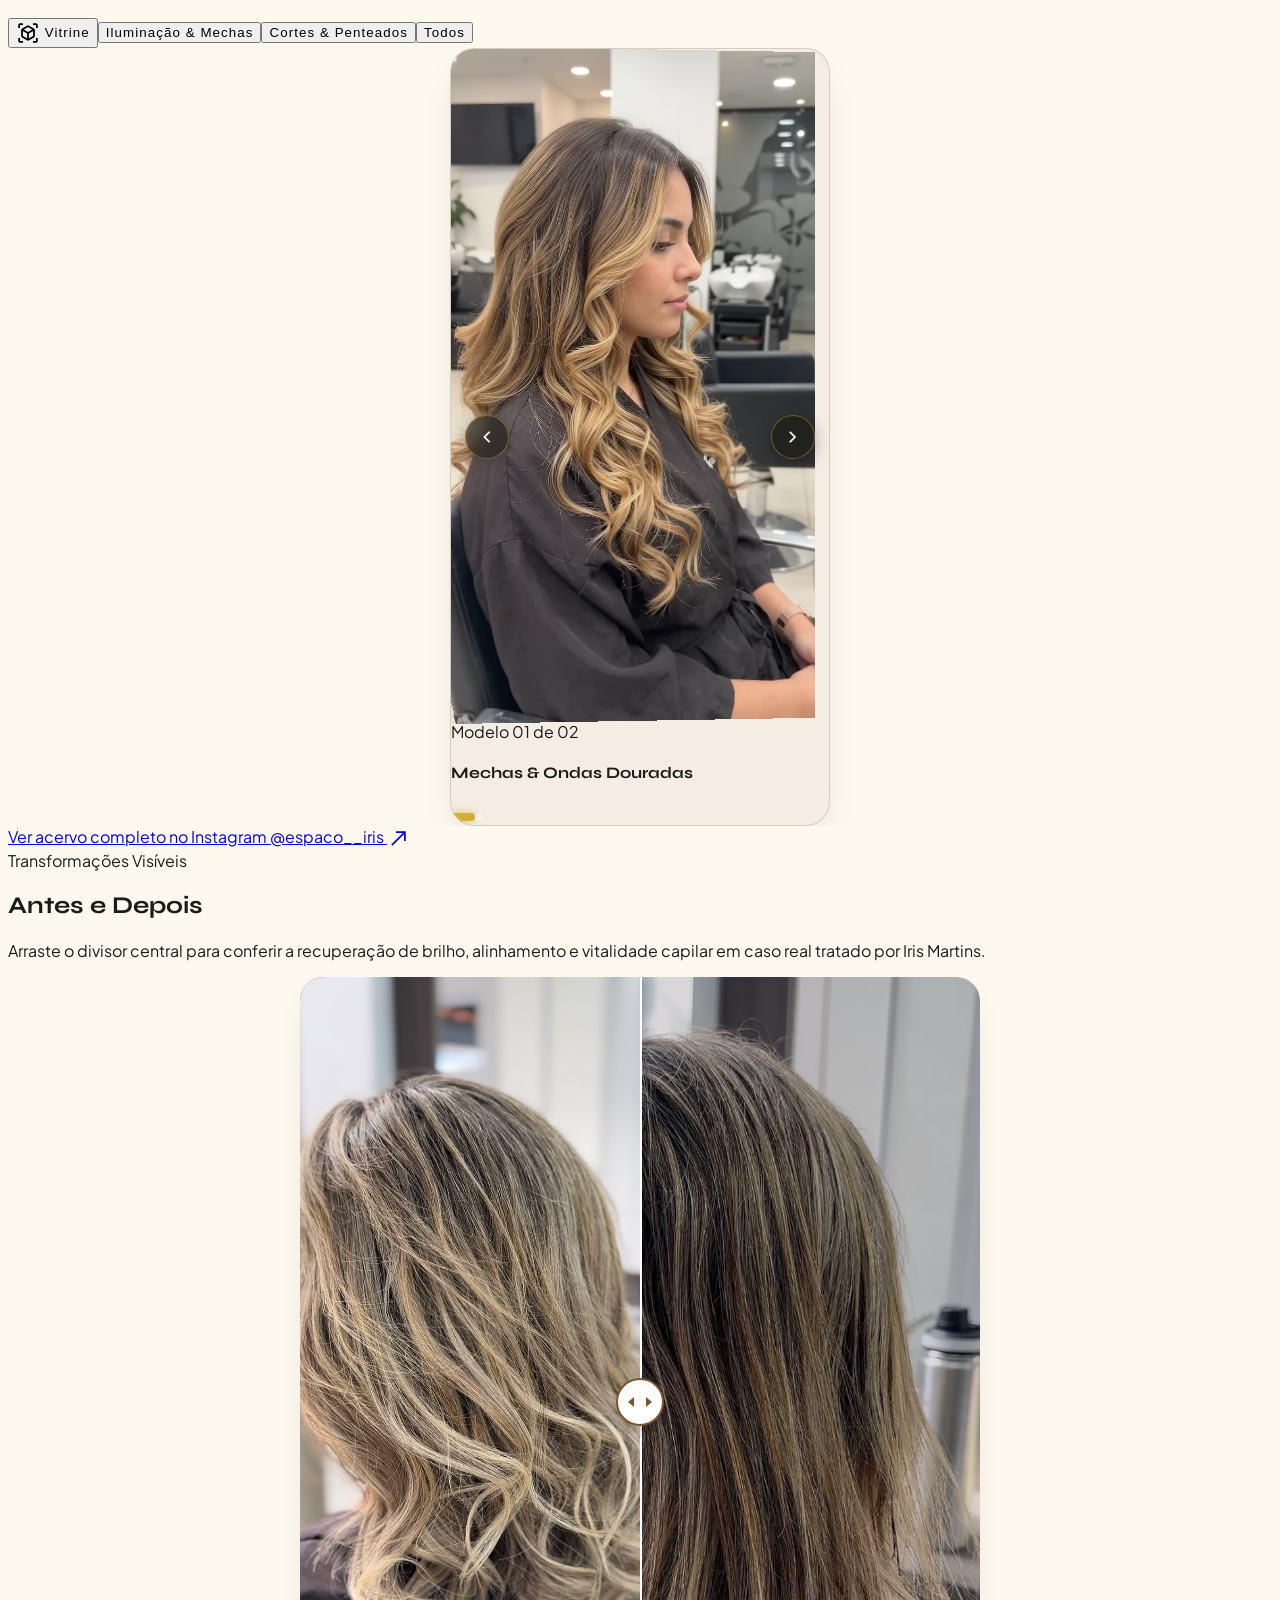
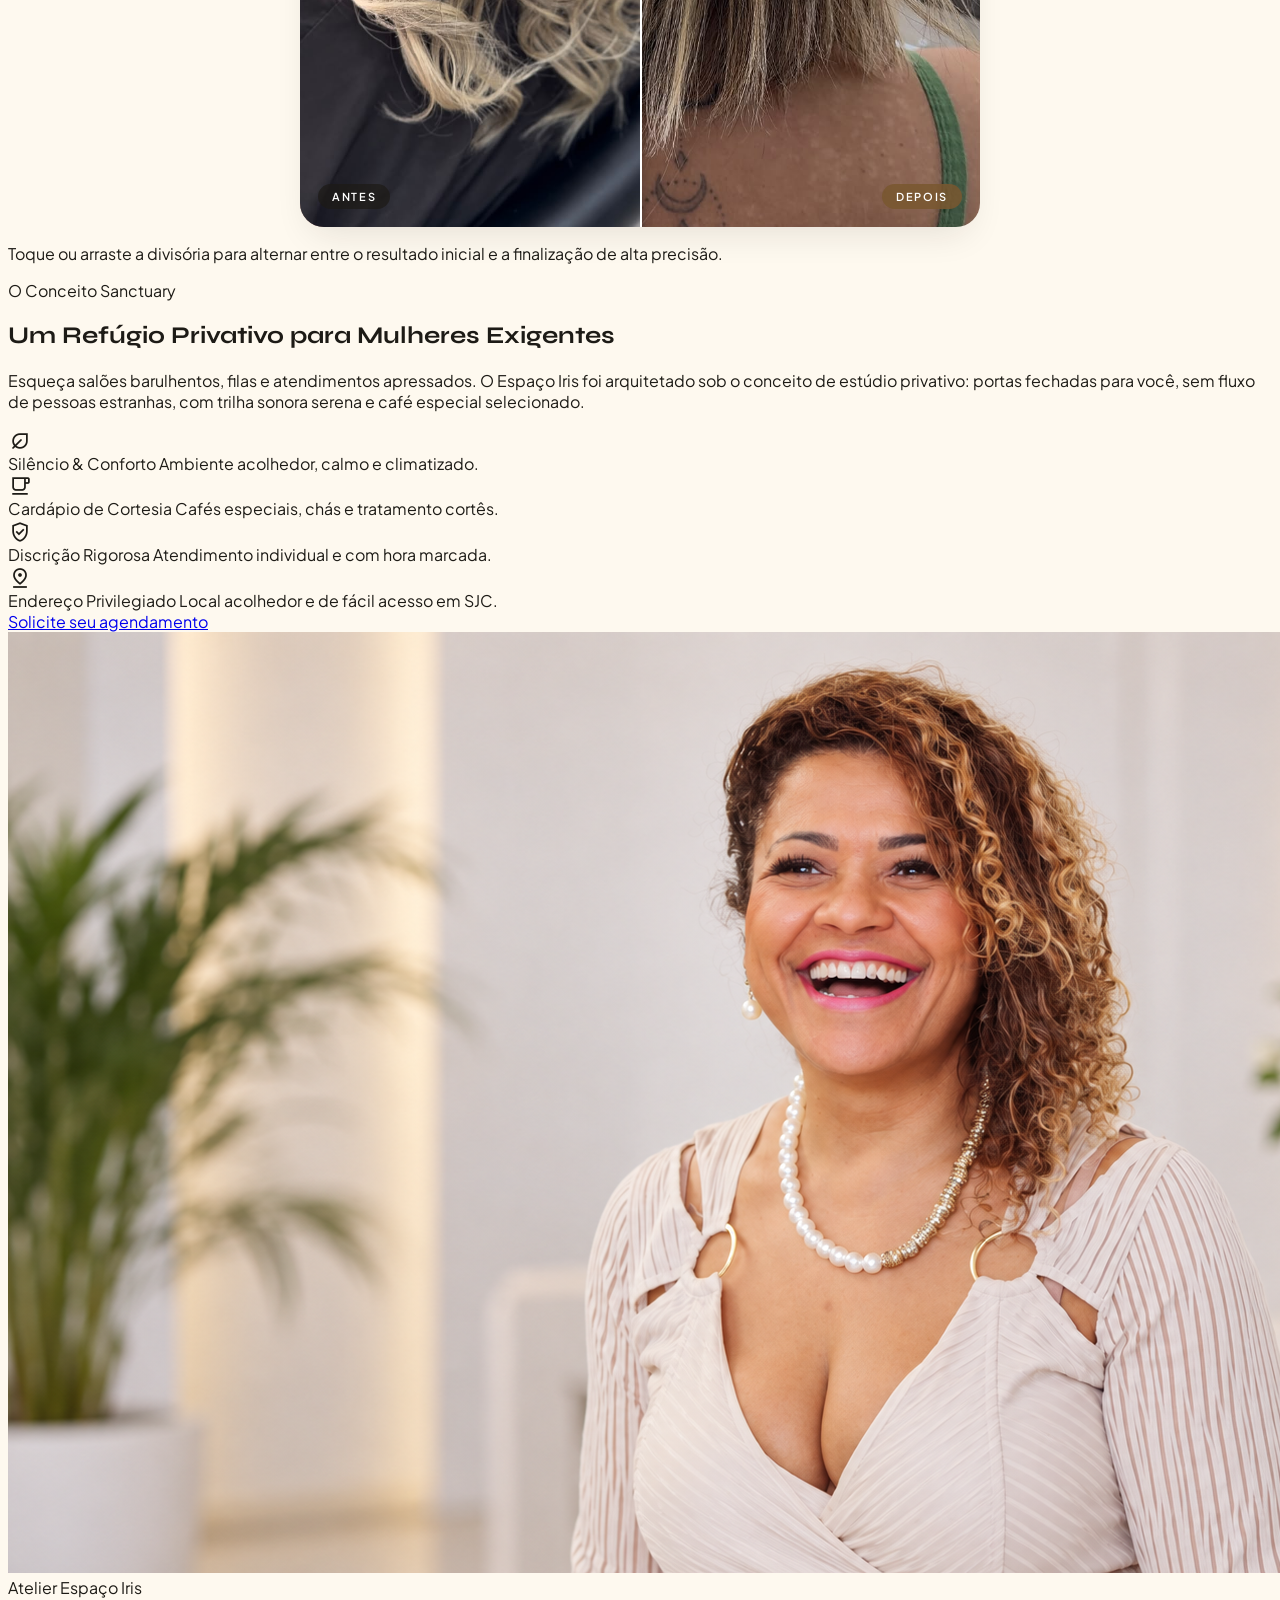
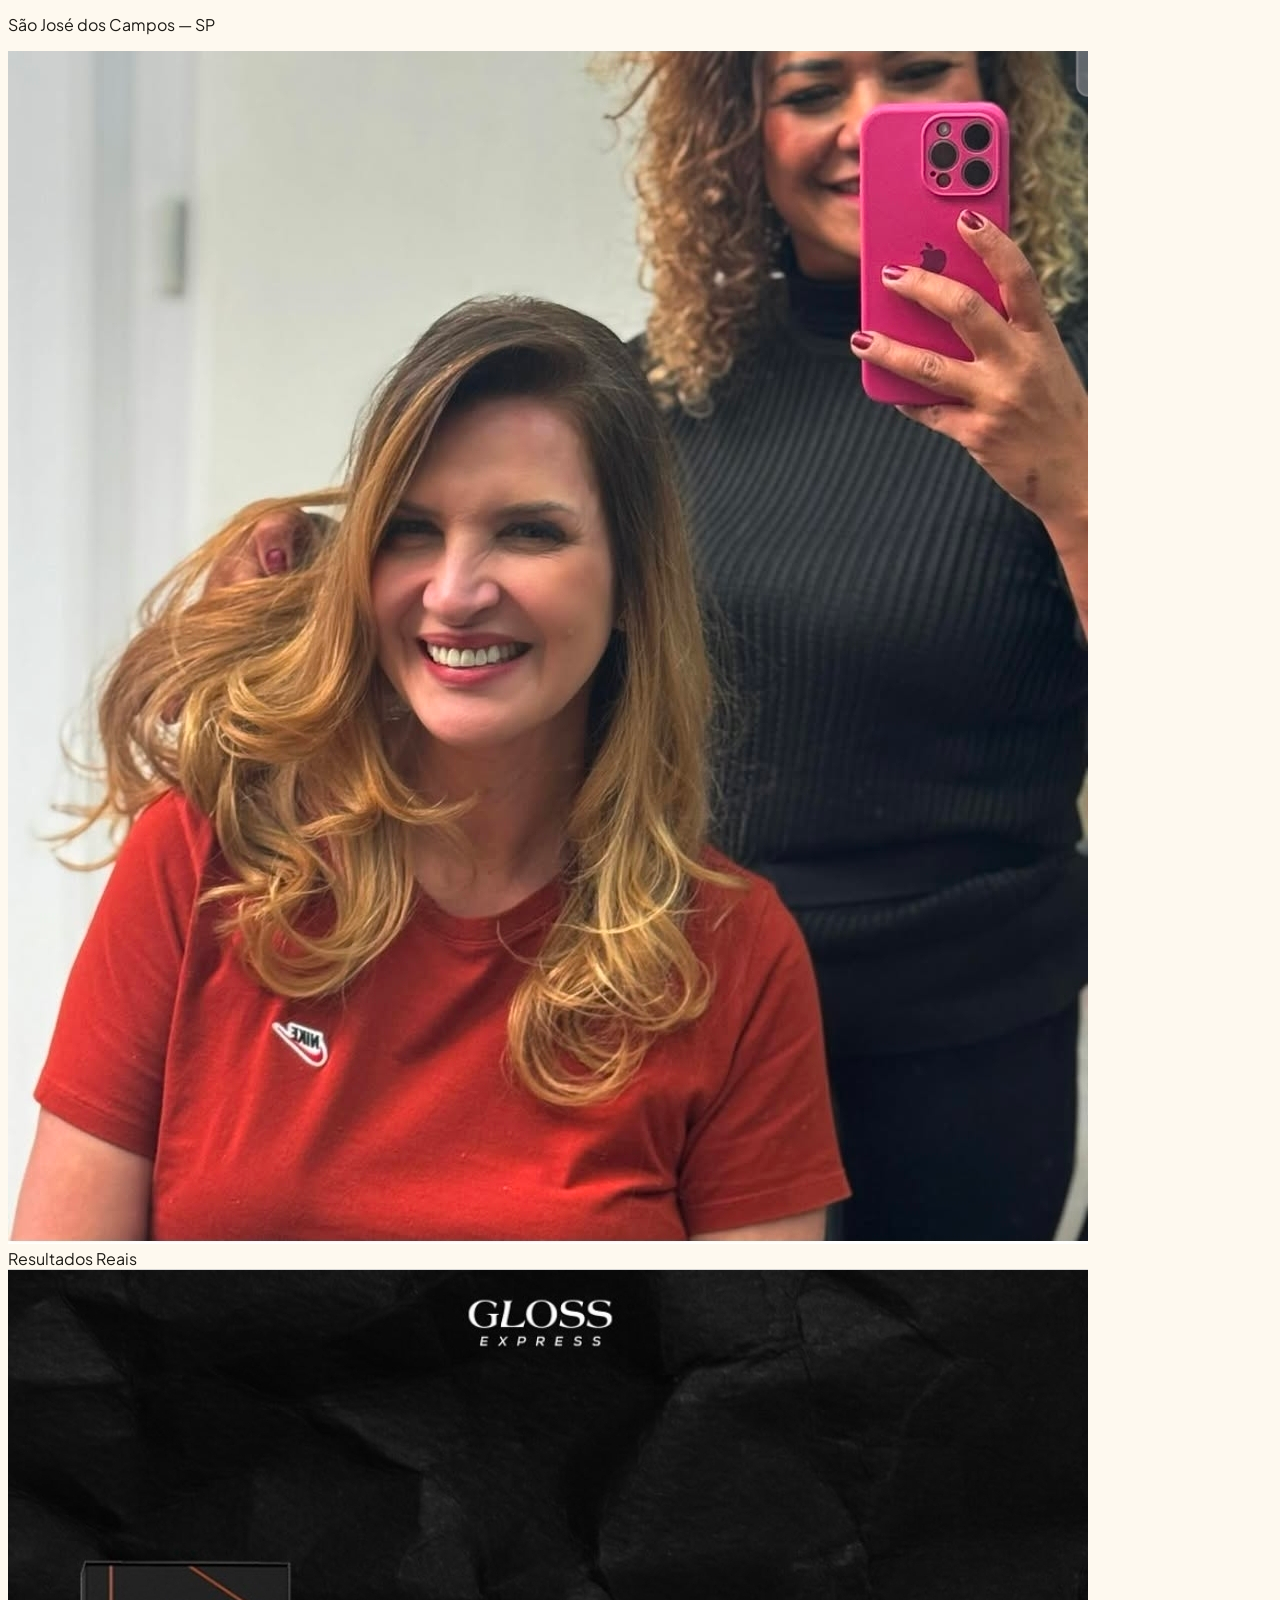
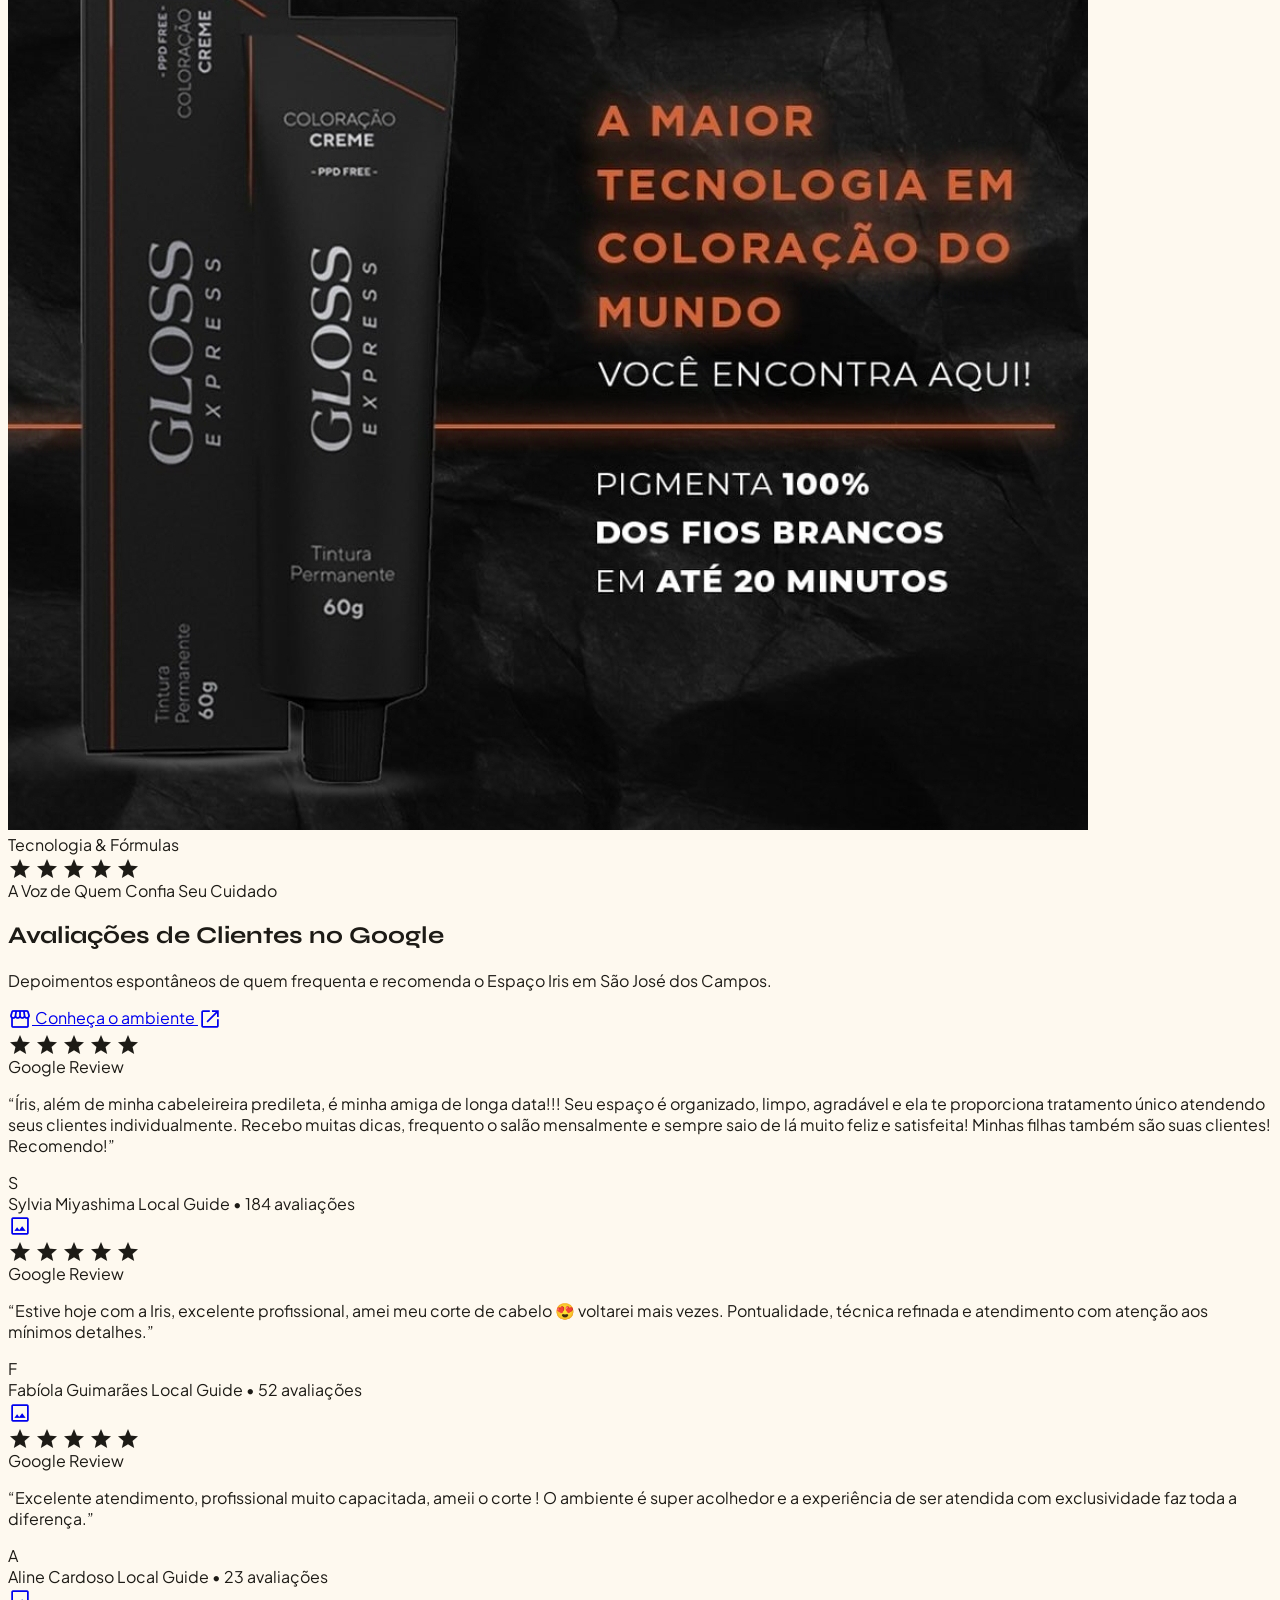
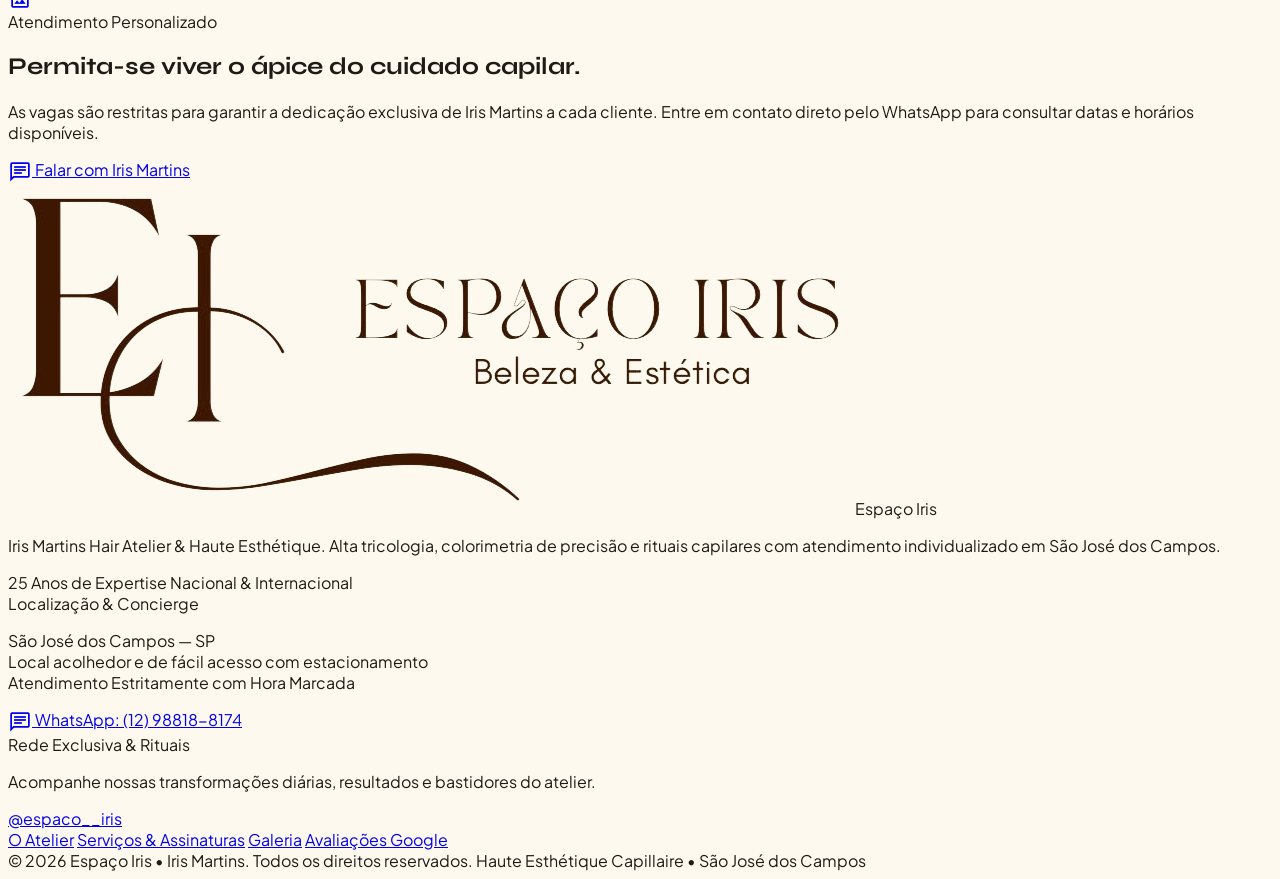
==== commit 8de6f85c: "chore: remover tag antiga do GA e manter gerenciamento exclusivo via GTM" ====
--- a/index.html
+++ b/index.html
@@ -8,16 +8,6 @@
   'https://www.googletagmanager.com/gtm.js?id='+i+dl;f.parentNode.insertBefore(j,f);
   })(window,document,'script','dataLayer','GTM-5B446LRF');</script>
   <!-- End Google Tag Manager -->
-
-  <!-- Google tag (gtag.js) -->
-  <script async src="https://www.googletagmanager.com/gtag/js?id=G-DD9PJJP7YJ"></script>
-  <script>
-    window.dataLayer = window.dataLayer || [];
-    function gtag(){dataLayer.push(arguments);}
-    gtag('js', new Date());
-
-    gtag('config', 'G-DD9PJJP7YJ');
-  </script>
 
   <meta charset="utf-8"/>
   <meta name="viewport" content="width=device-width, initial-scale=1.0"/>
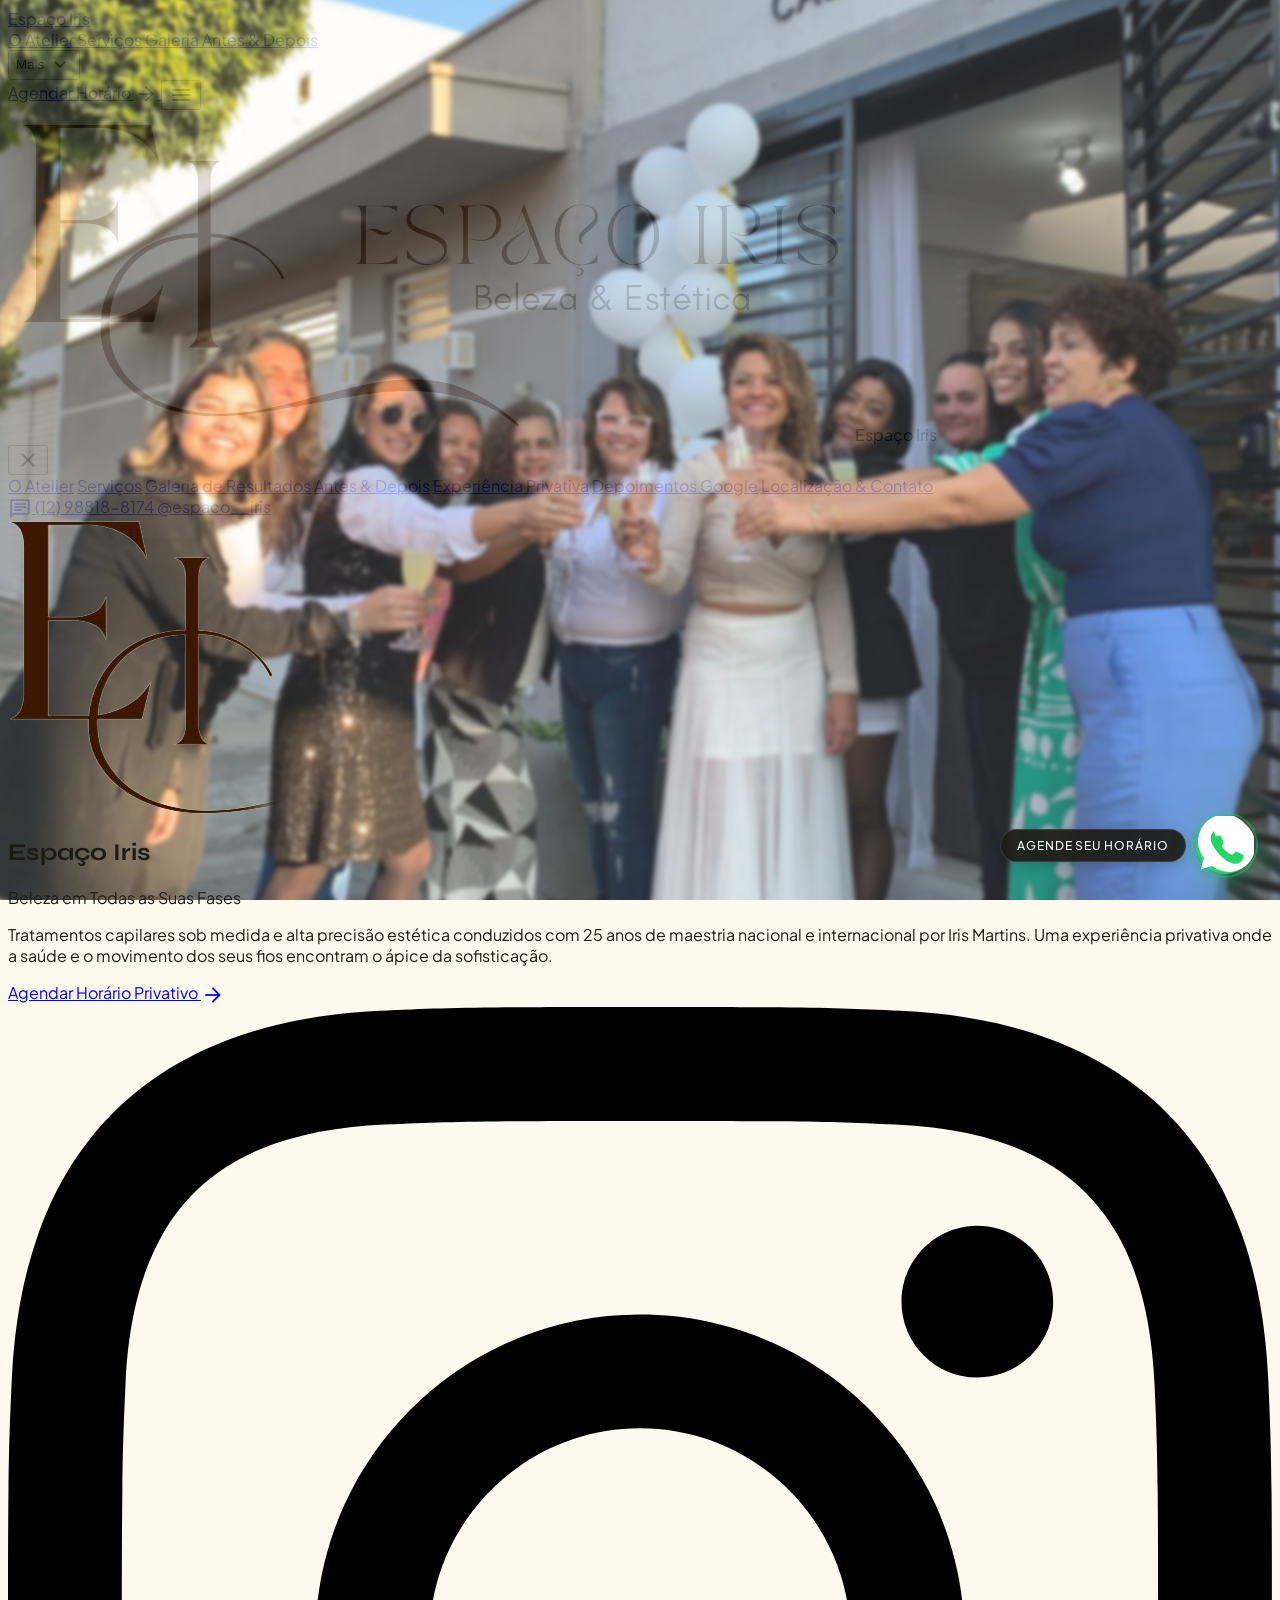
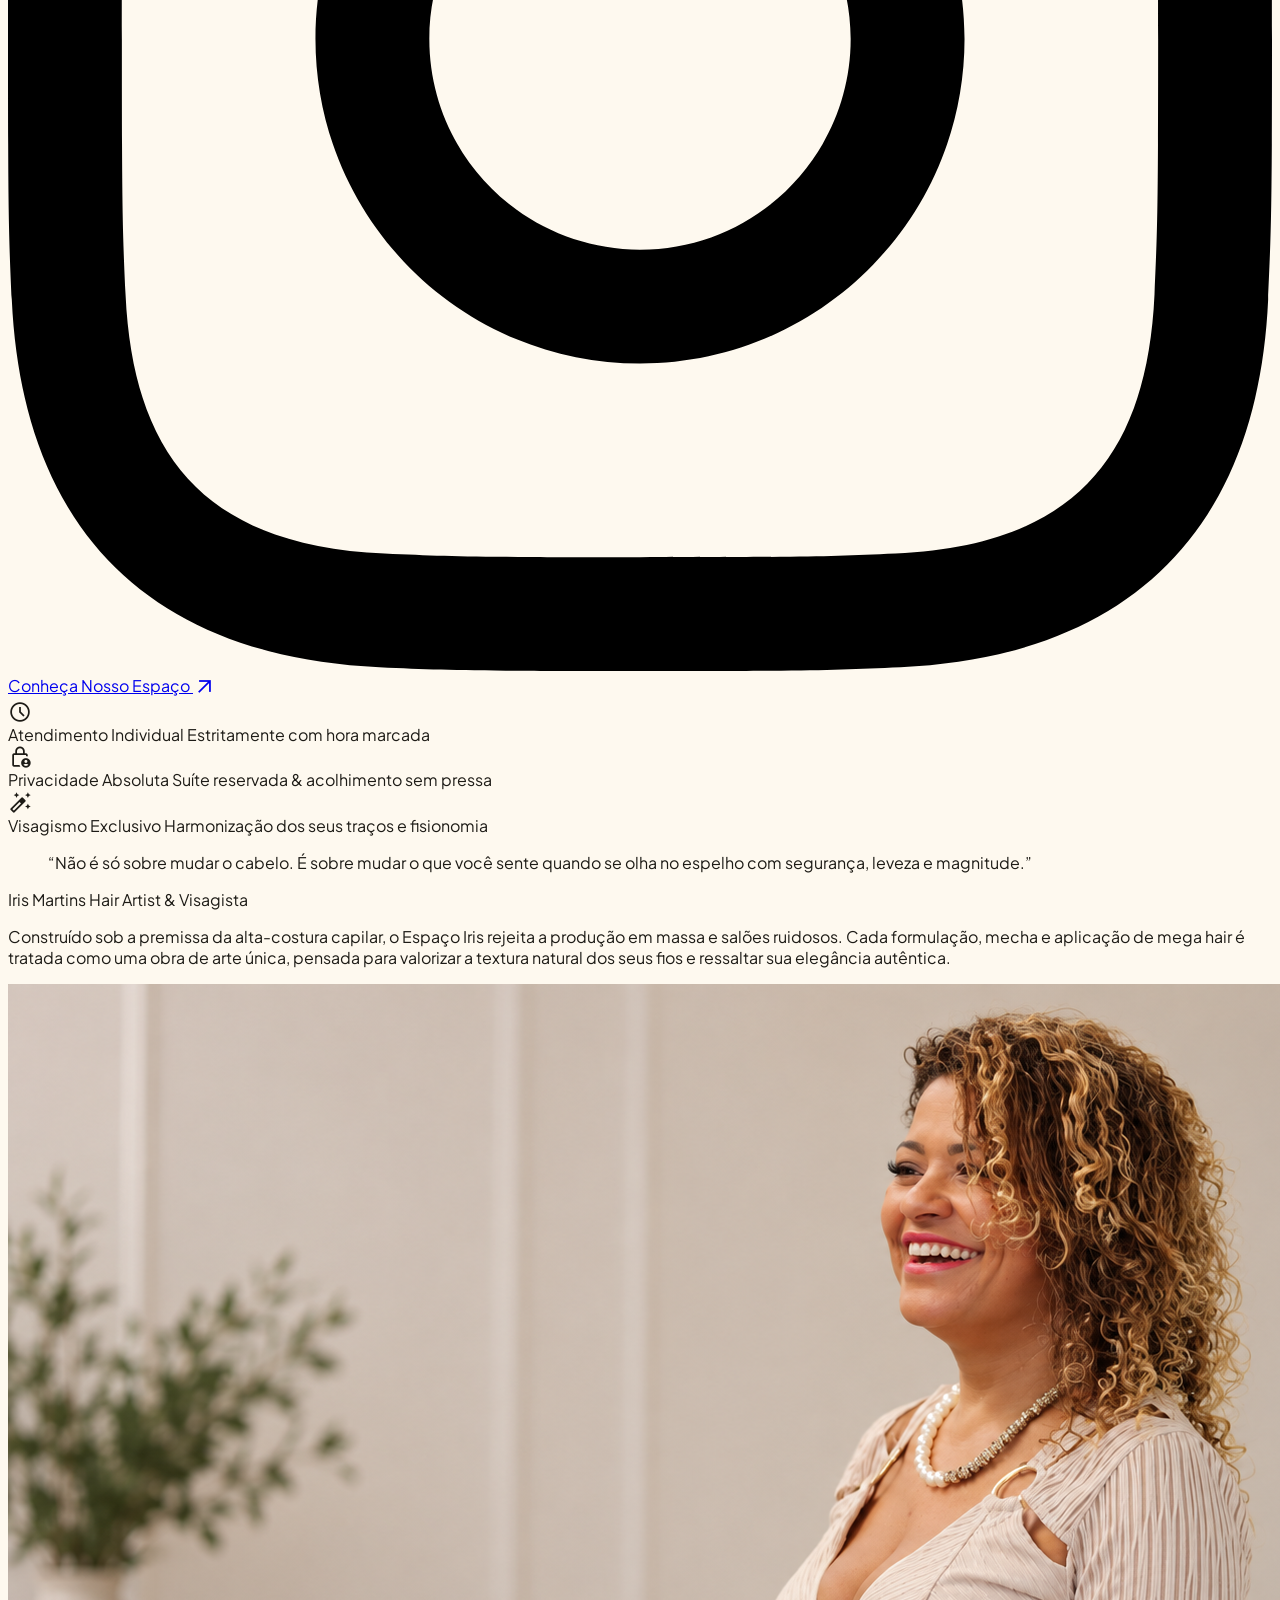
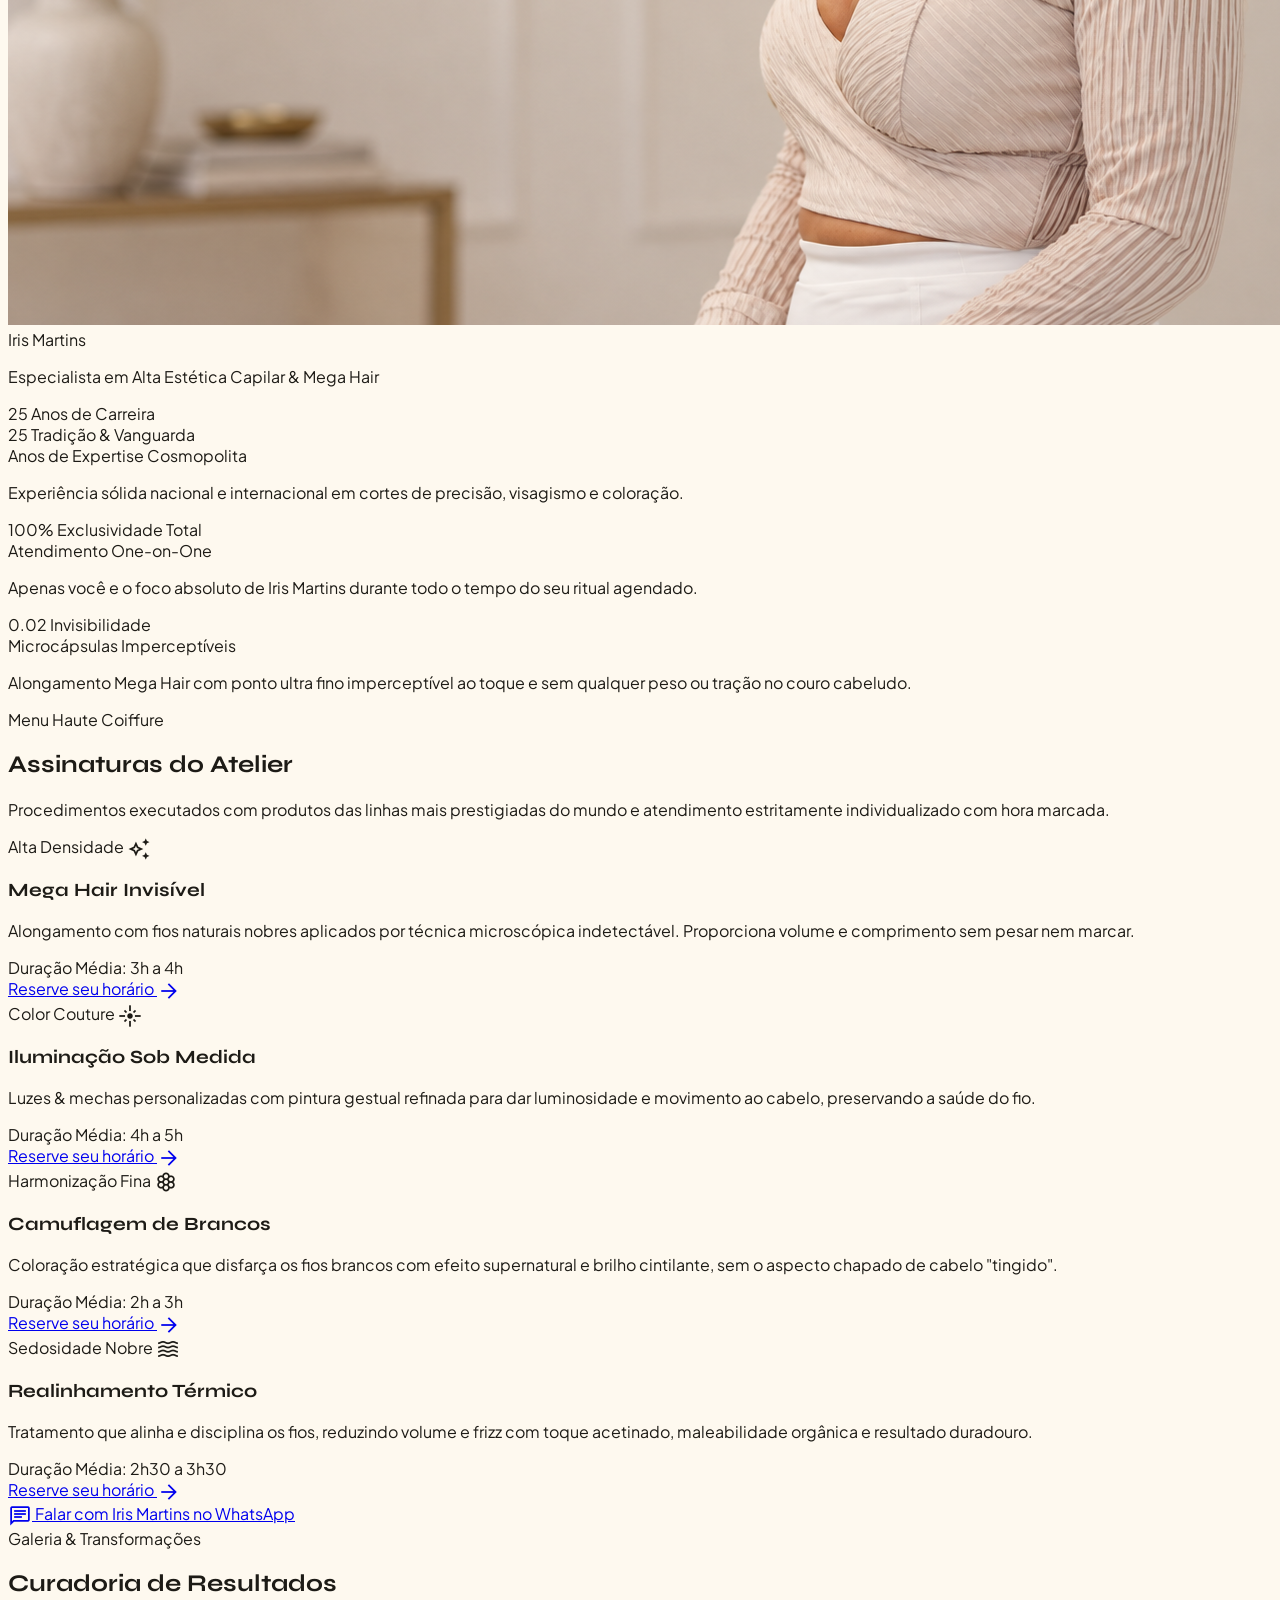
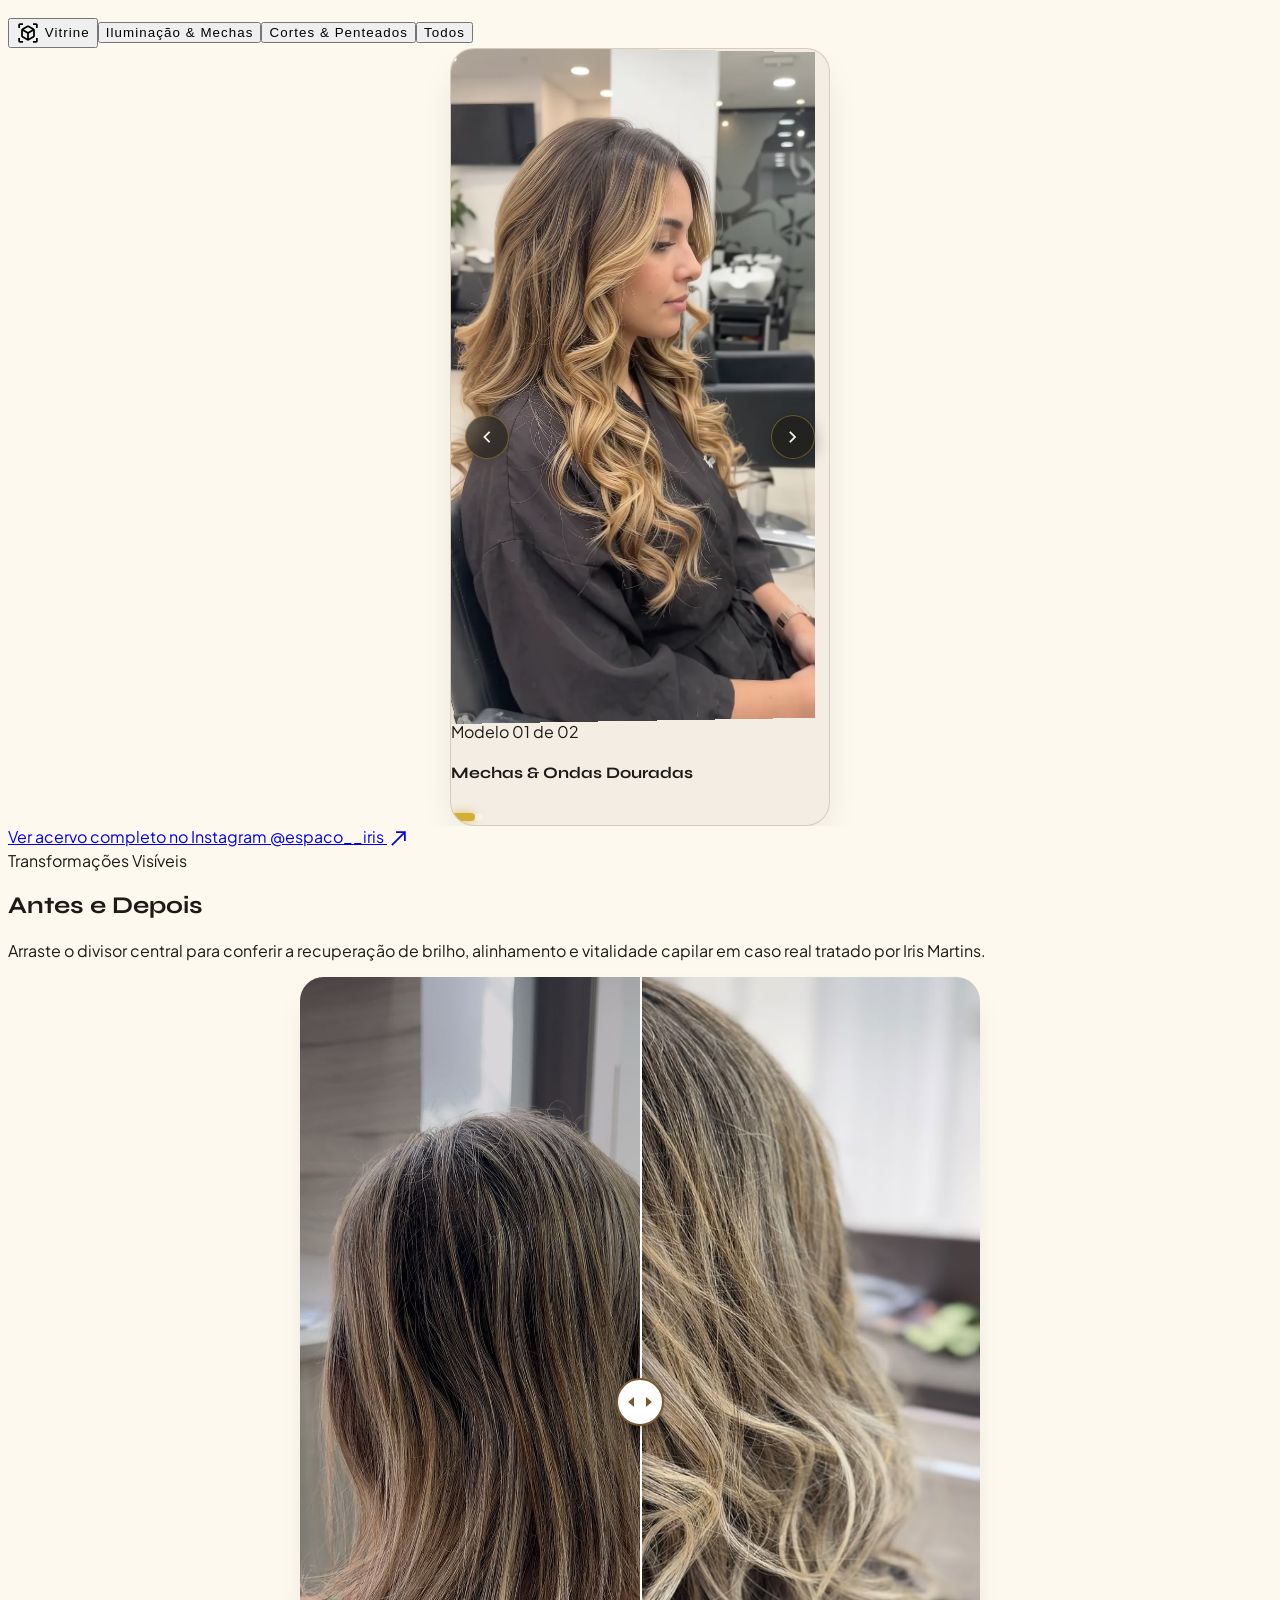
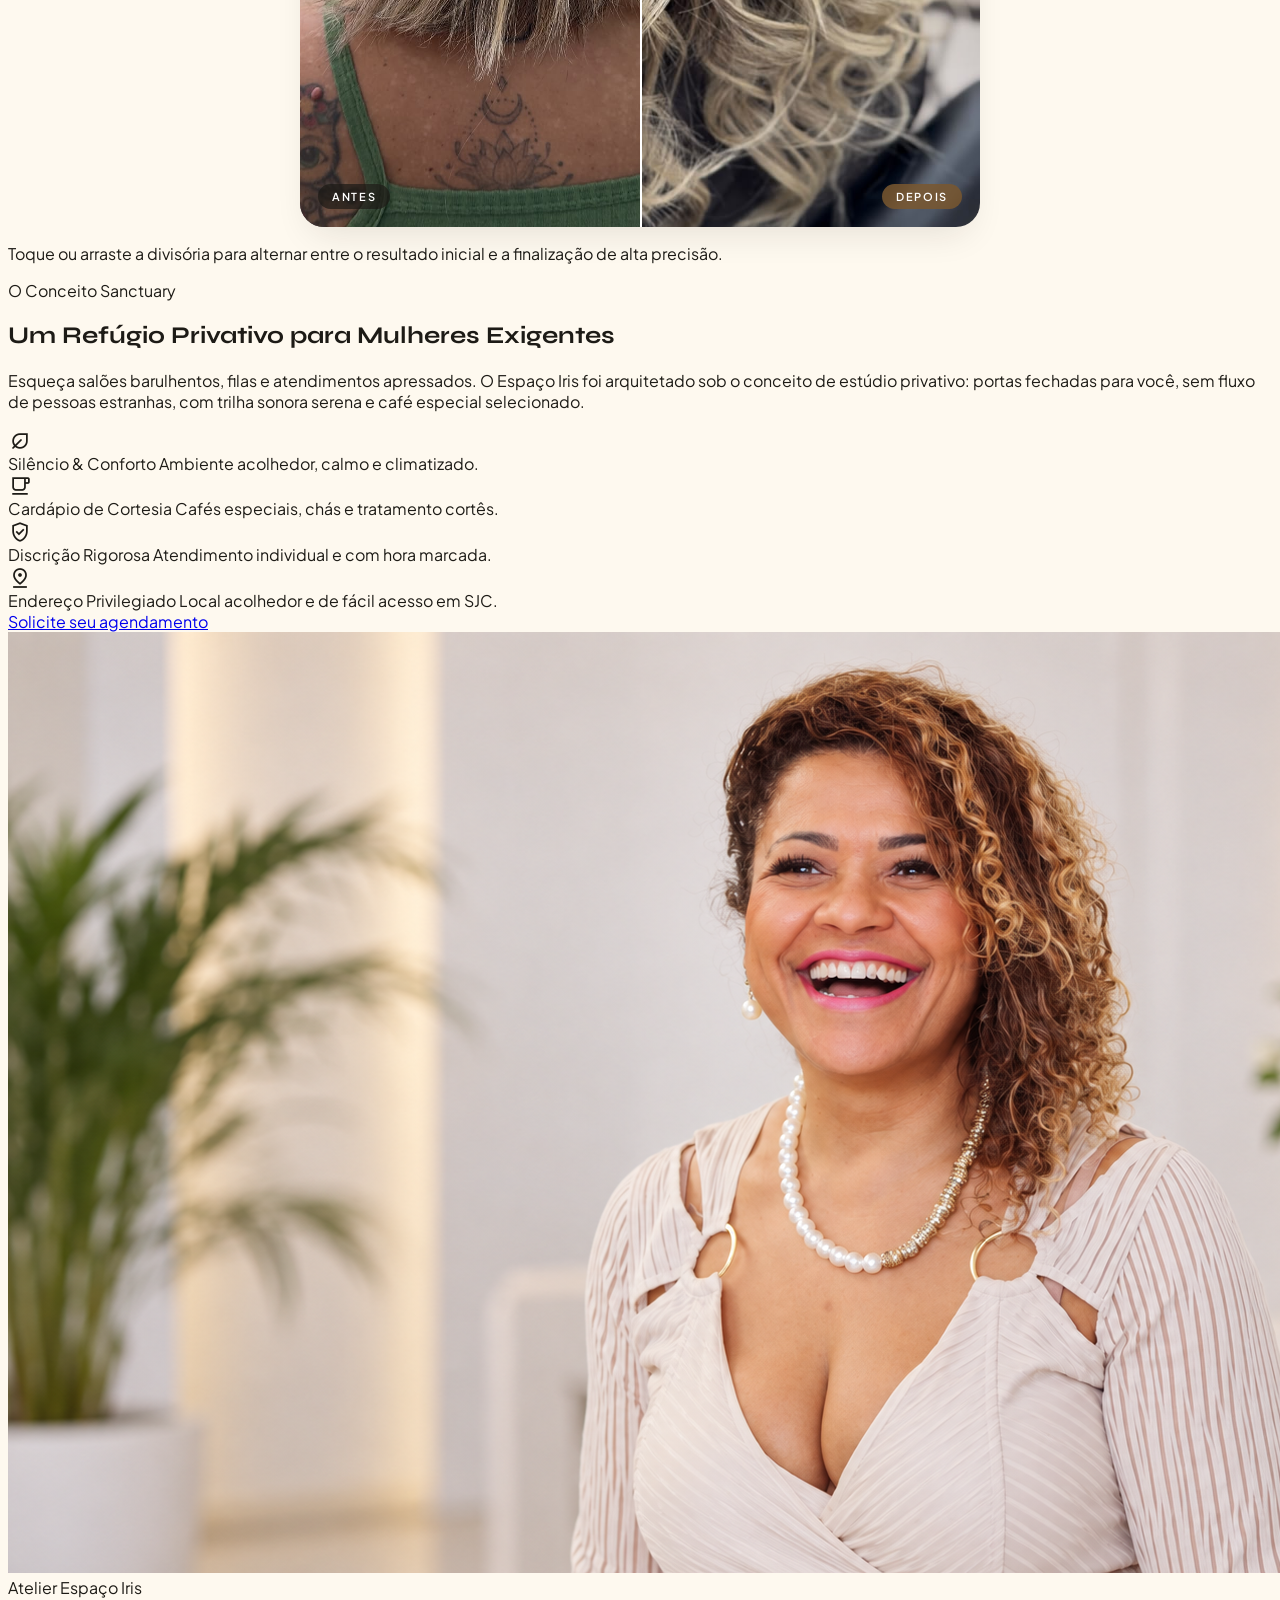
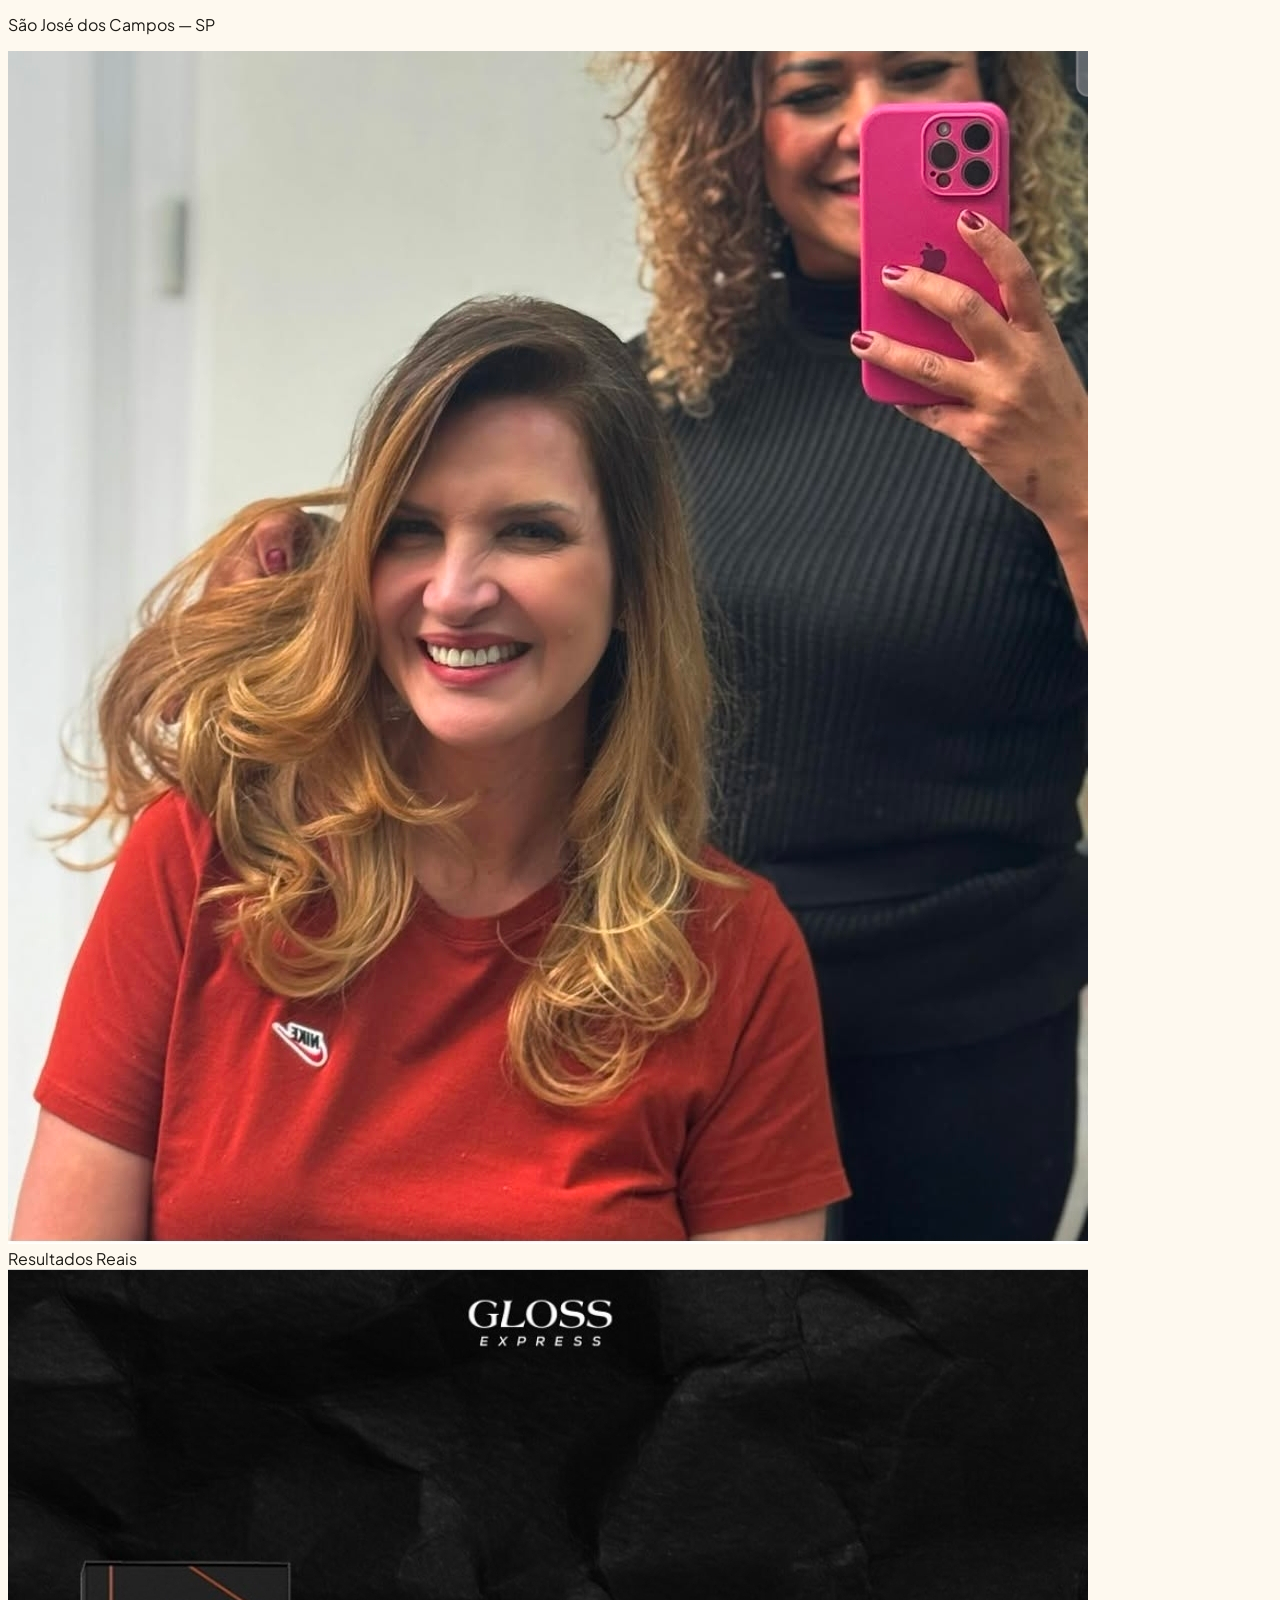
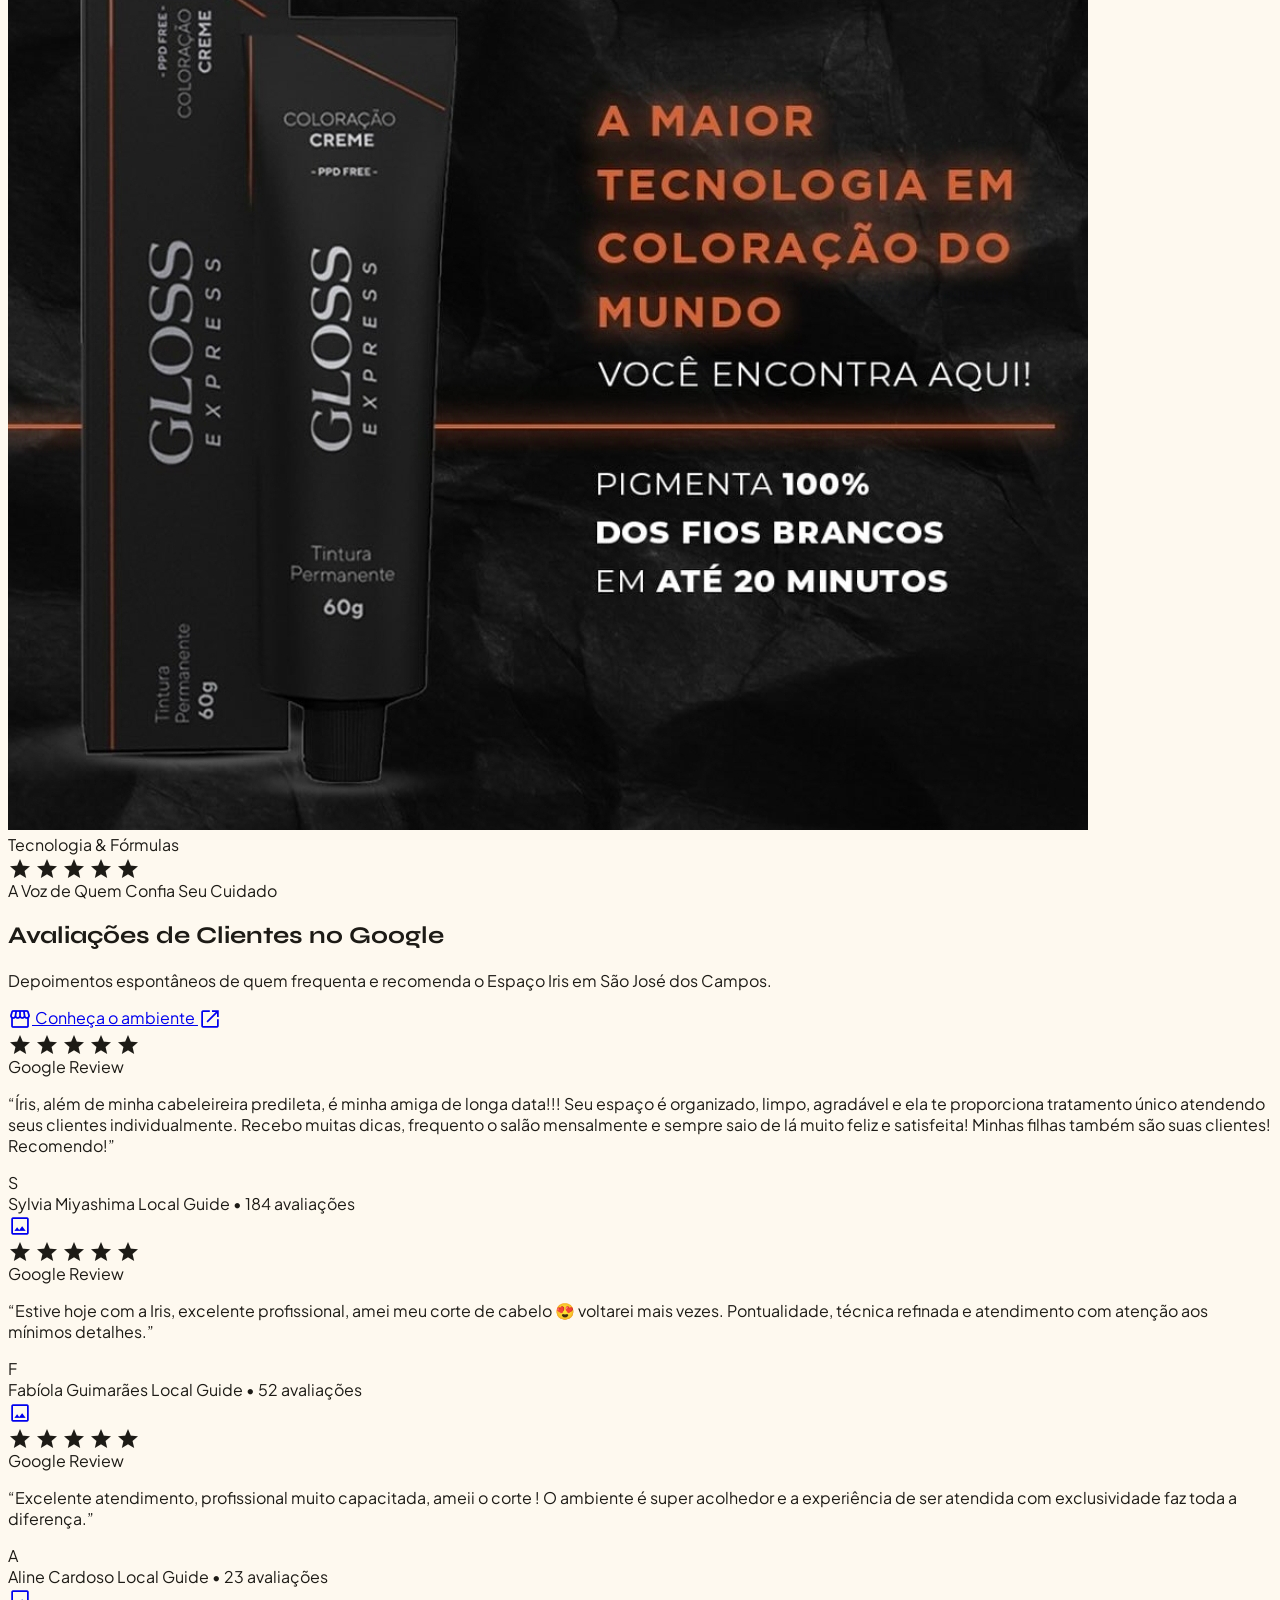
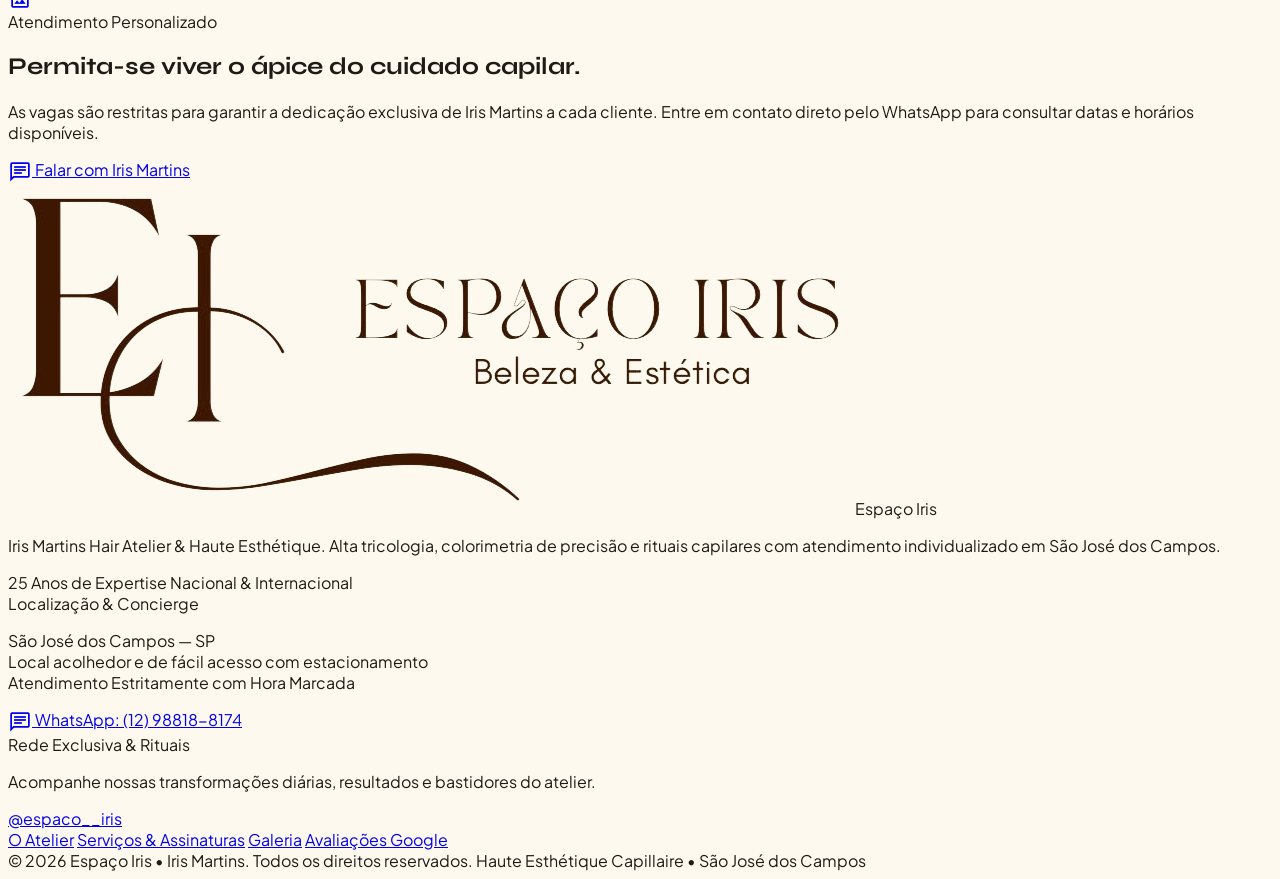
==== commit d0ba96db: "fix: inverter fotos no slider de Antes e Depois (Antes a esquerda, Depois a direita)" ====
--- a/index.html
+++ b/index.html
@@ -729,15 +729,15 @@
 
         <!-- Interactive Comparison Slider Container -->
         <div class="ba-slider-container reveal-on-scroll">
-          <!-- Before image (base) -->
-          <img src="img/antes-depois/antes-1.jpeg" alt="Cabelo Antes do Atendimento" class="ba-slider-image"/>
+          <!-- After image (base na direita com badge Depois) -->
+          <img src="img/antes-depois/depois-1.jpeg" alt="Cabelo Depois do Atendimento" class="ba-slider-image"/>
+          <span class="ba-badge ba-badge-after">Depois</span>
+
+          <!-- Before image (clipped overlay na esquerda com badge Antes) -->
+          <div class="ba-after-wrapper" style="width: 50%;">
+            <img src="img/antes-depois/antes-1.jpeg" alt="Cabelo Antes do Atendimento" class="ba-slider-image"/>
+          </div>
           <span class="ba-badge ba-badge-before">Antes</span>
-
-          <!-- After image (clipped overlay) -->
-          <div class="ba-after-wrapper" style="width: 50%;">
-            <img src="img/antes-depois/depois-1.jpeg" alt="Cabelo Depois do Atendimento" class="ba-slider-image"/>
-          </div>
-          <span class="ba-badge ba-badge-after">Depois</span>
 
           <!-- Draggable handle -->
           <div class="ba-handle" style="left: 50%;" aria-label="Arraste para comparar Antes e Depois"></div>
